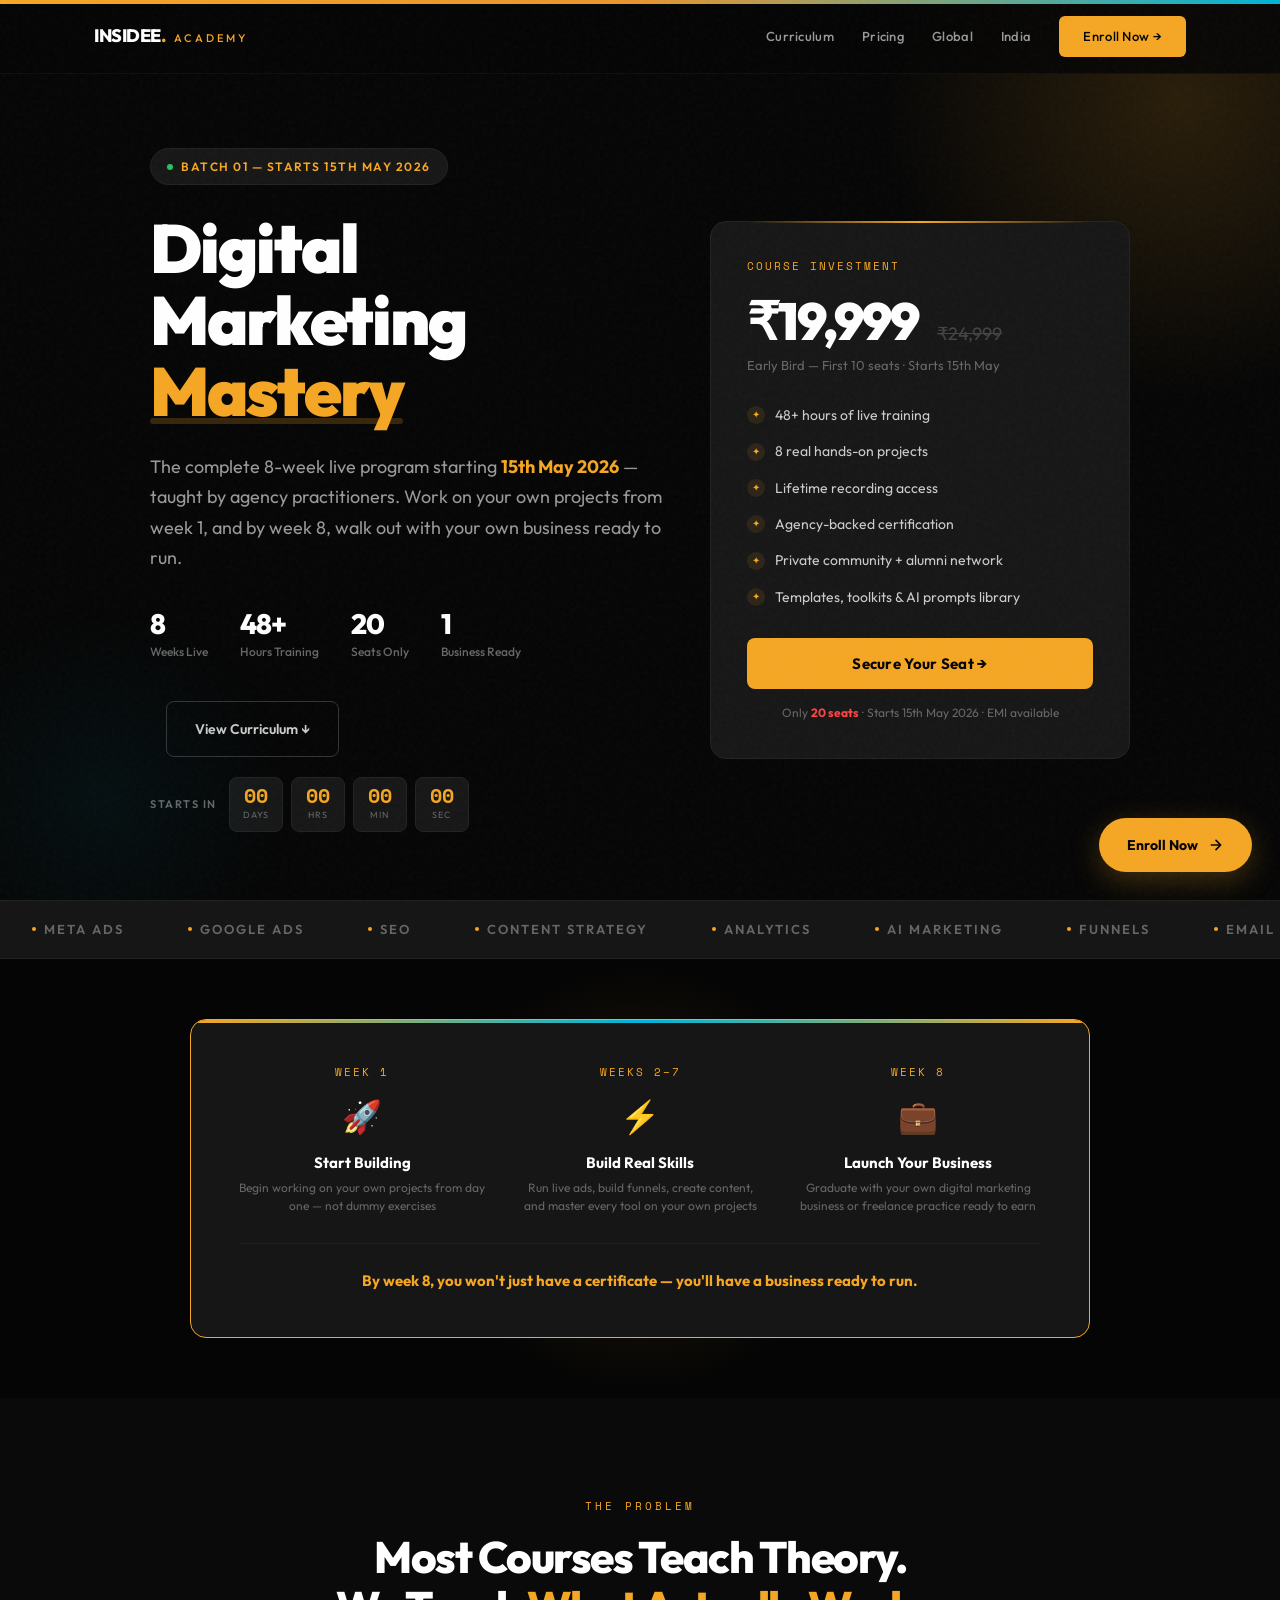
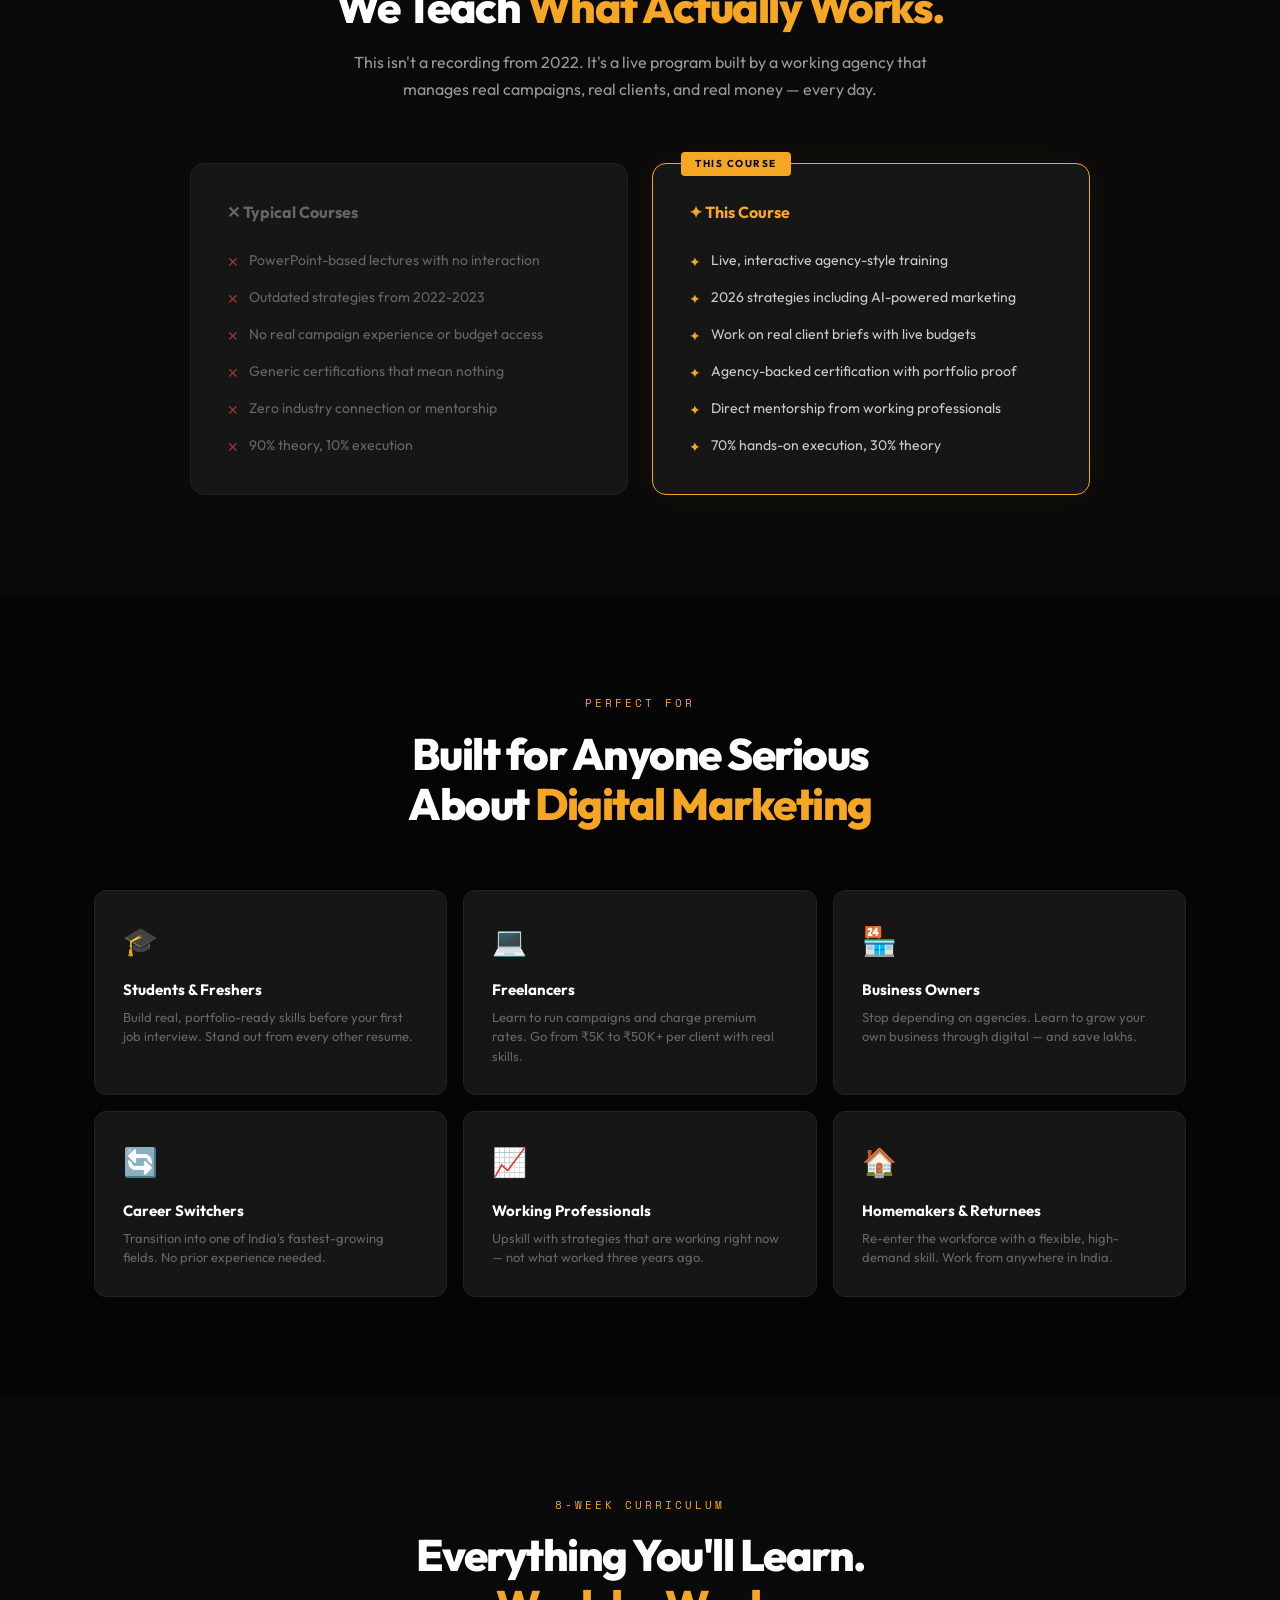
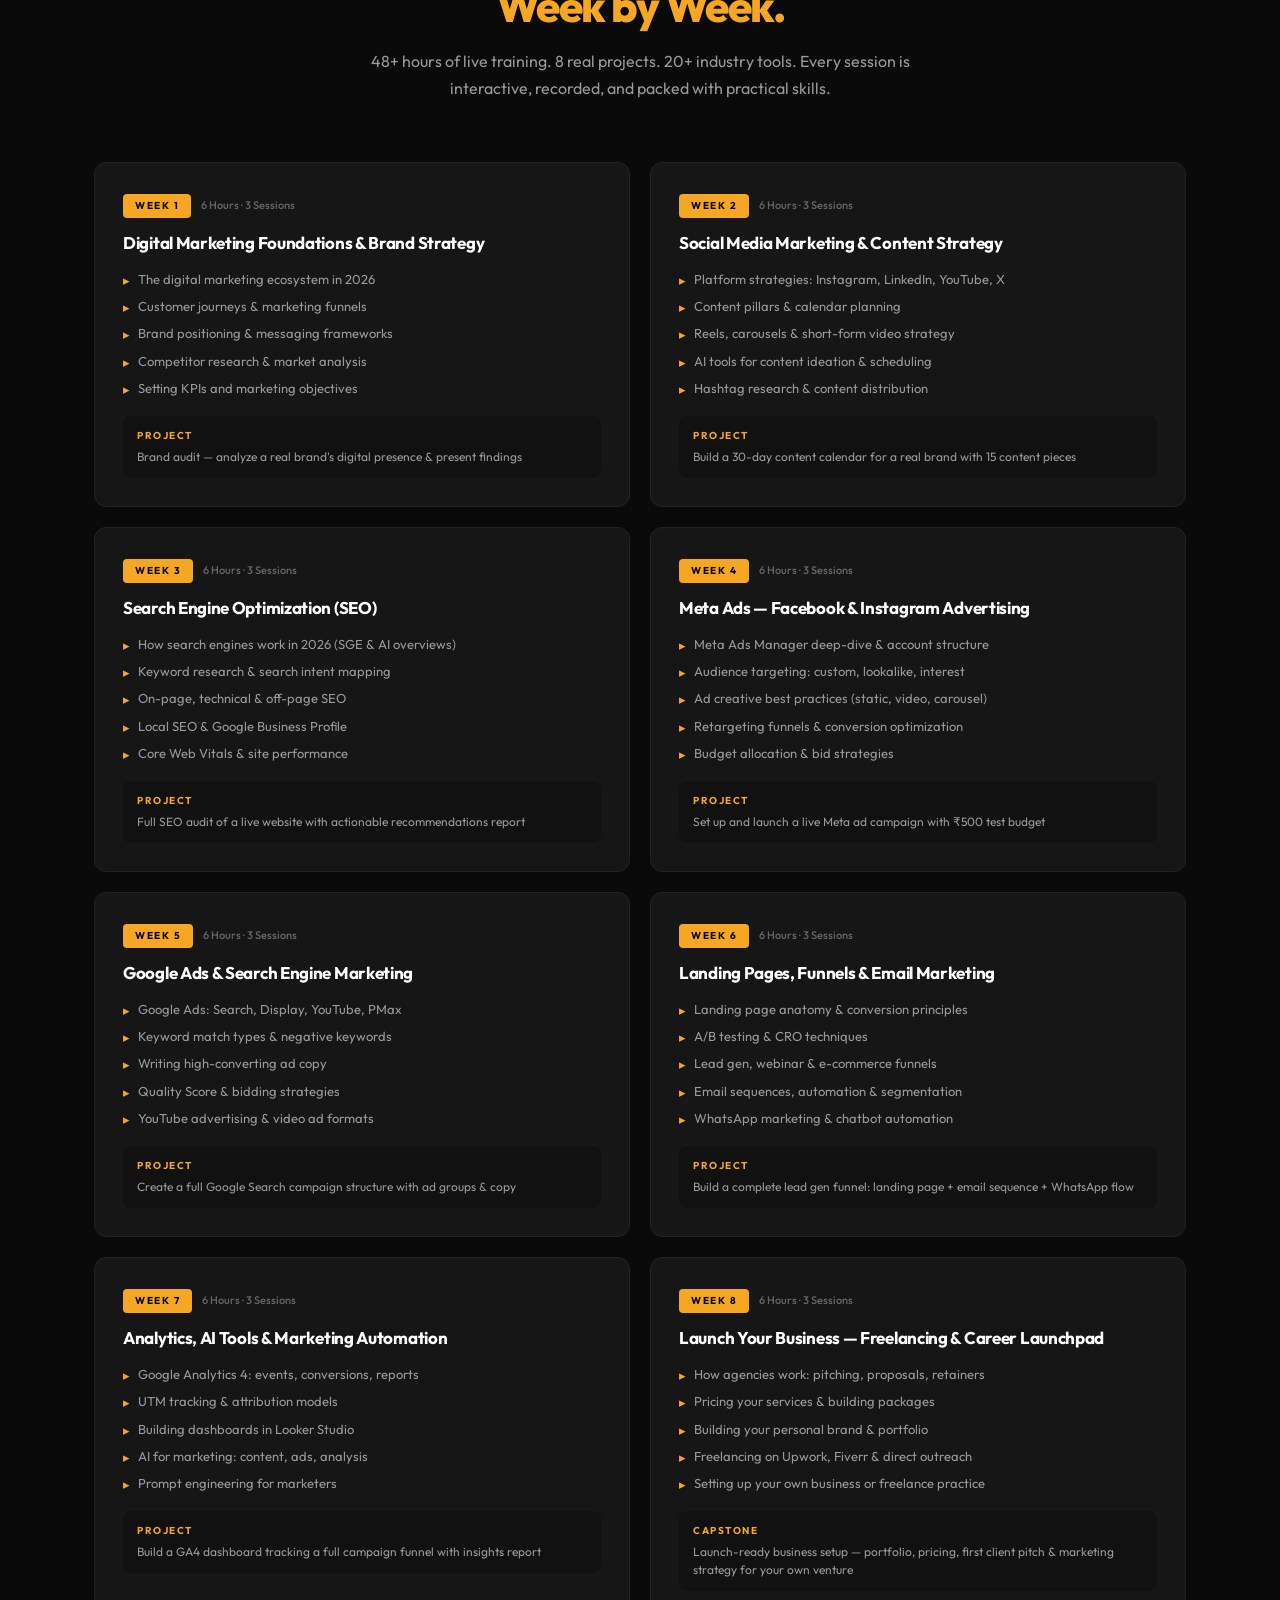
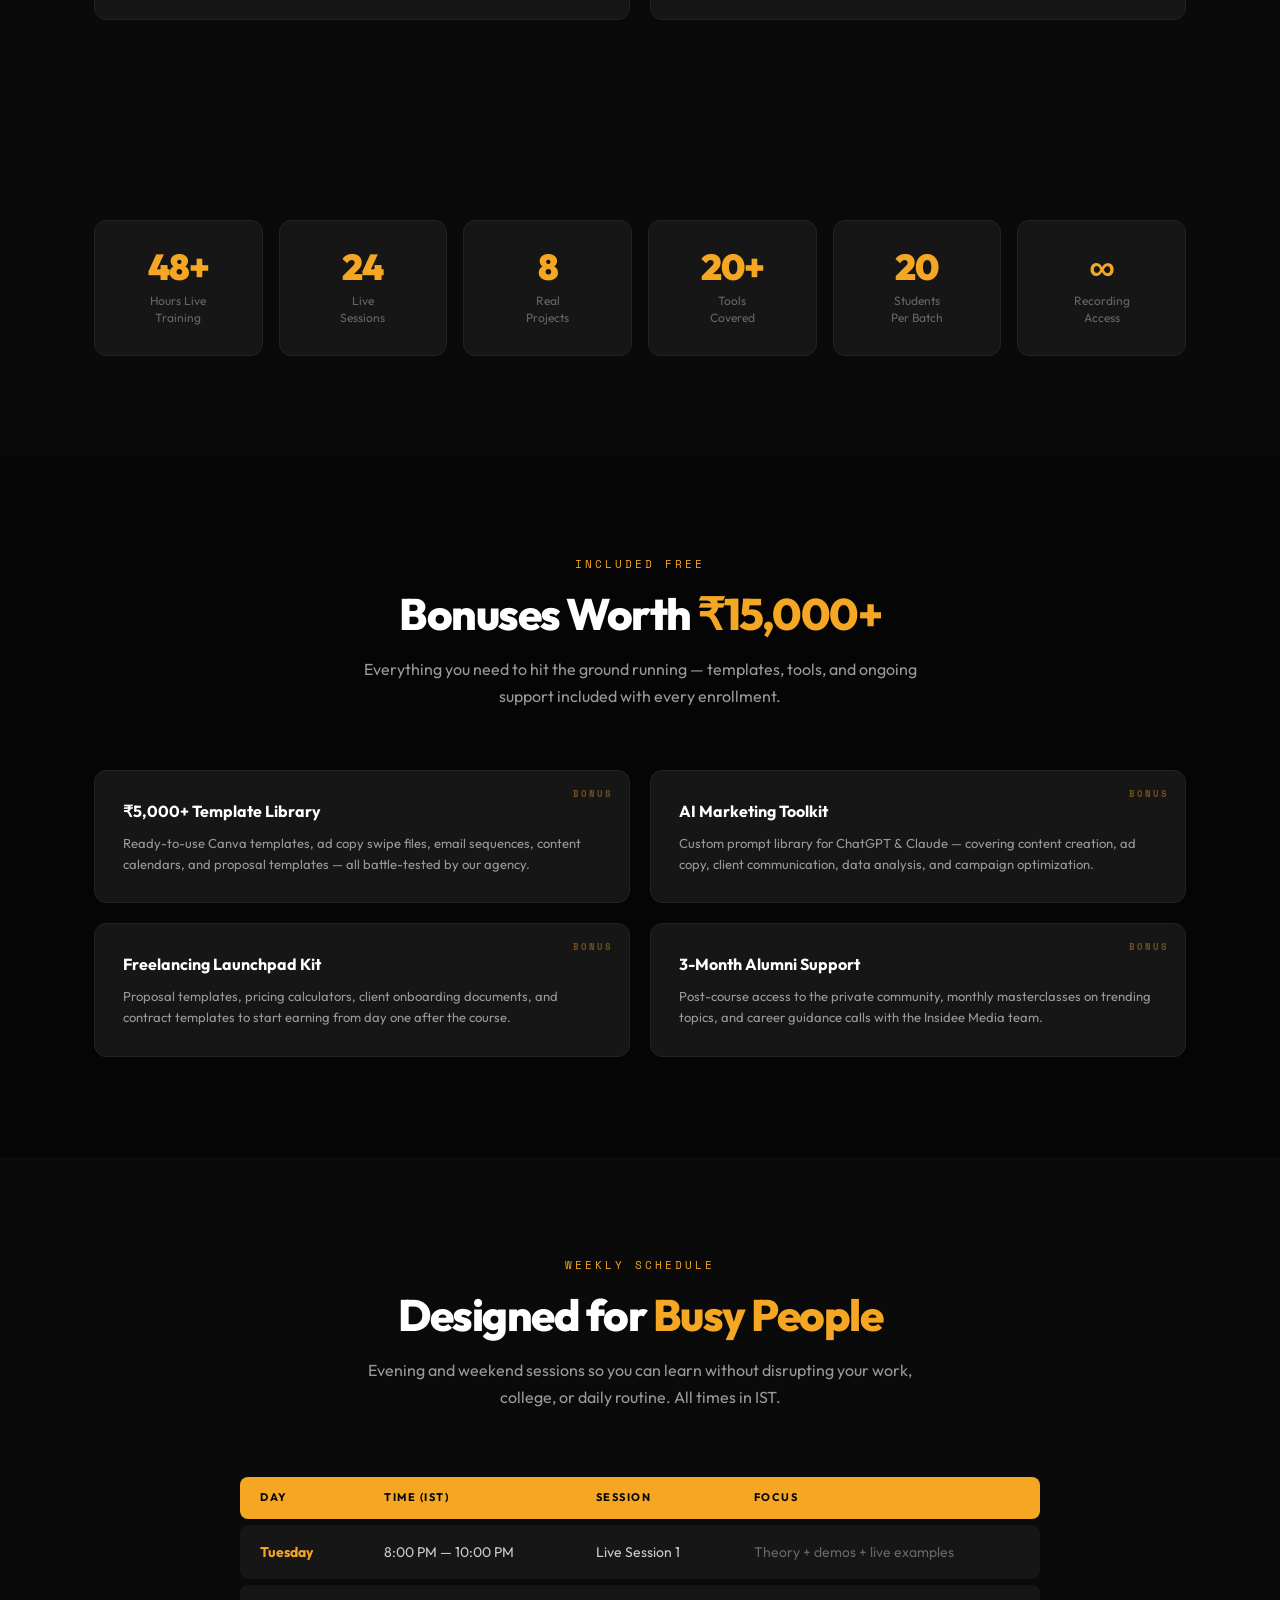
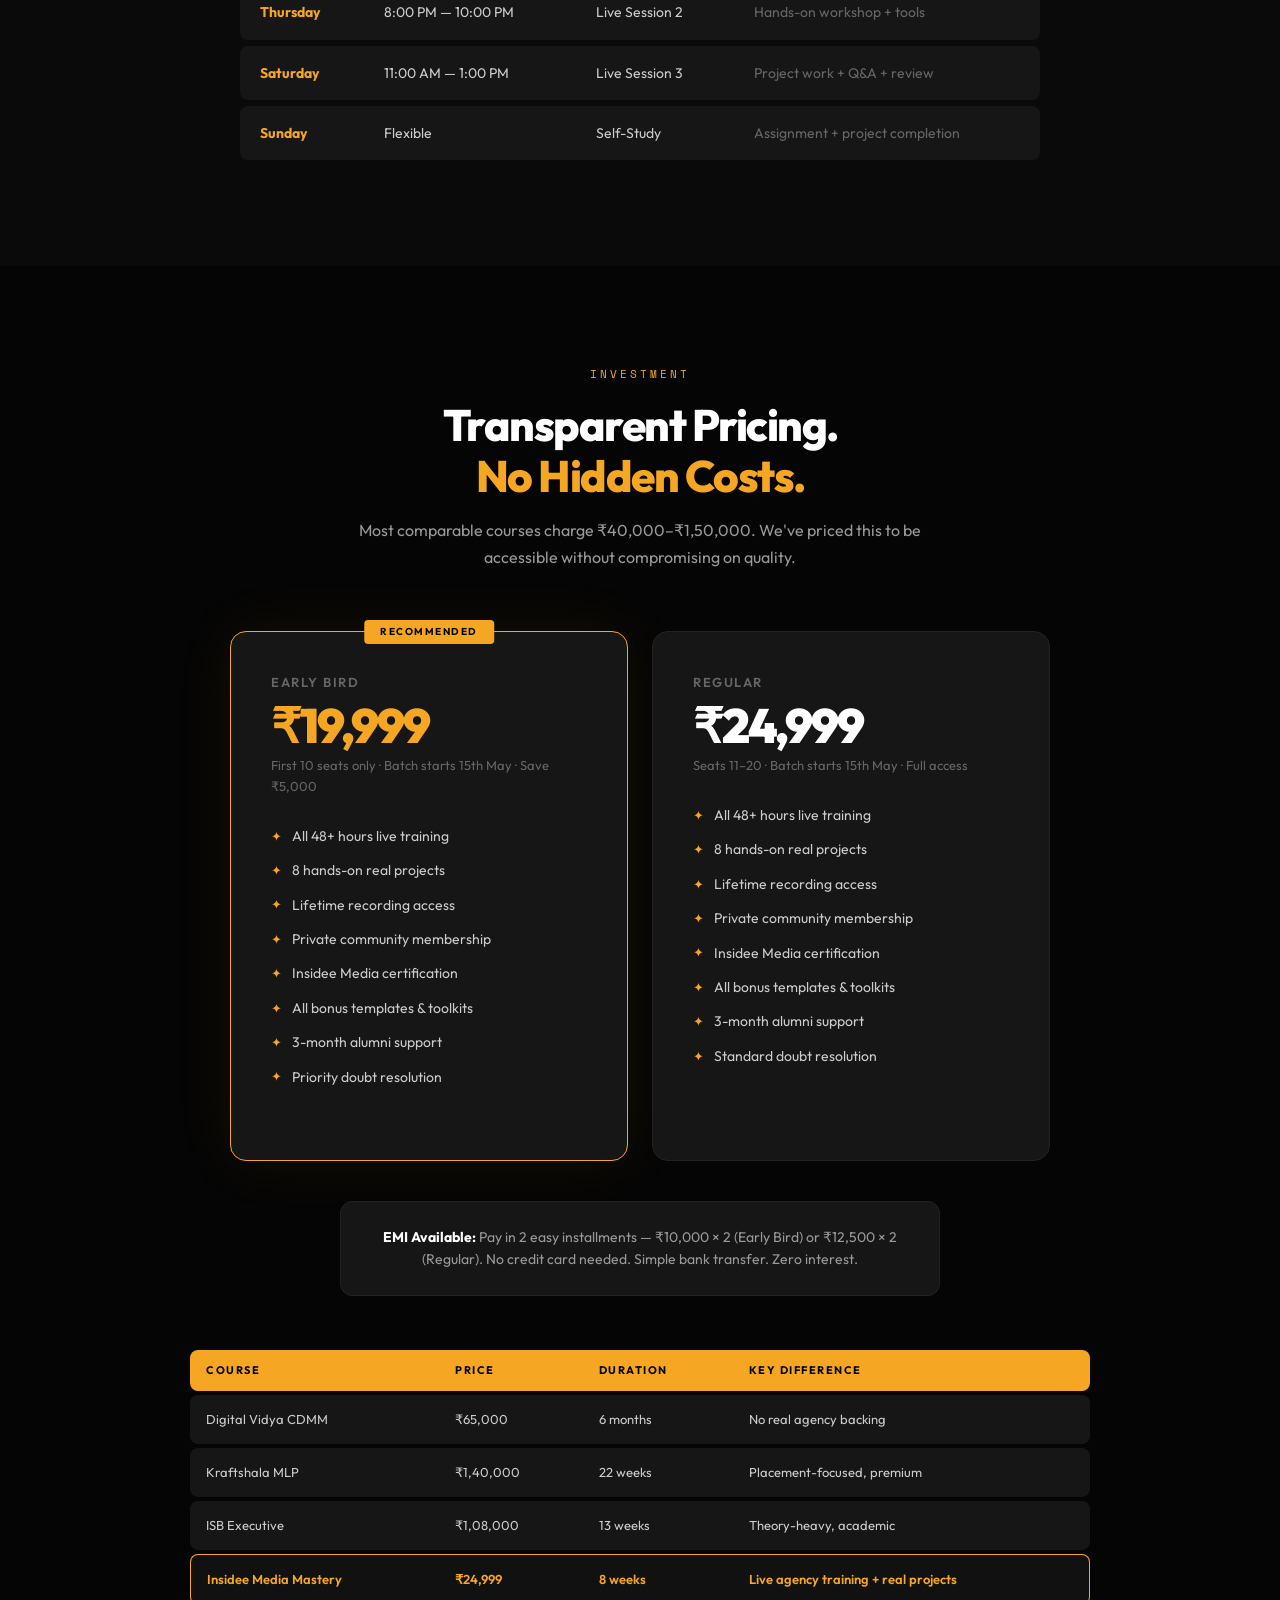
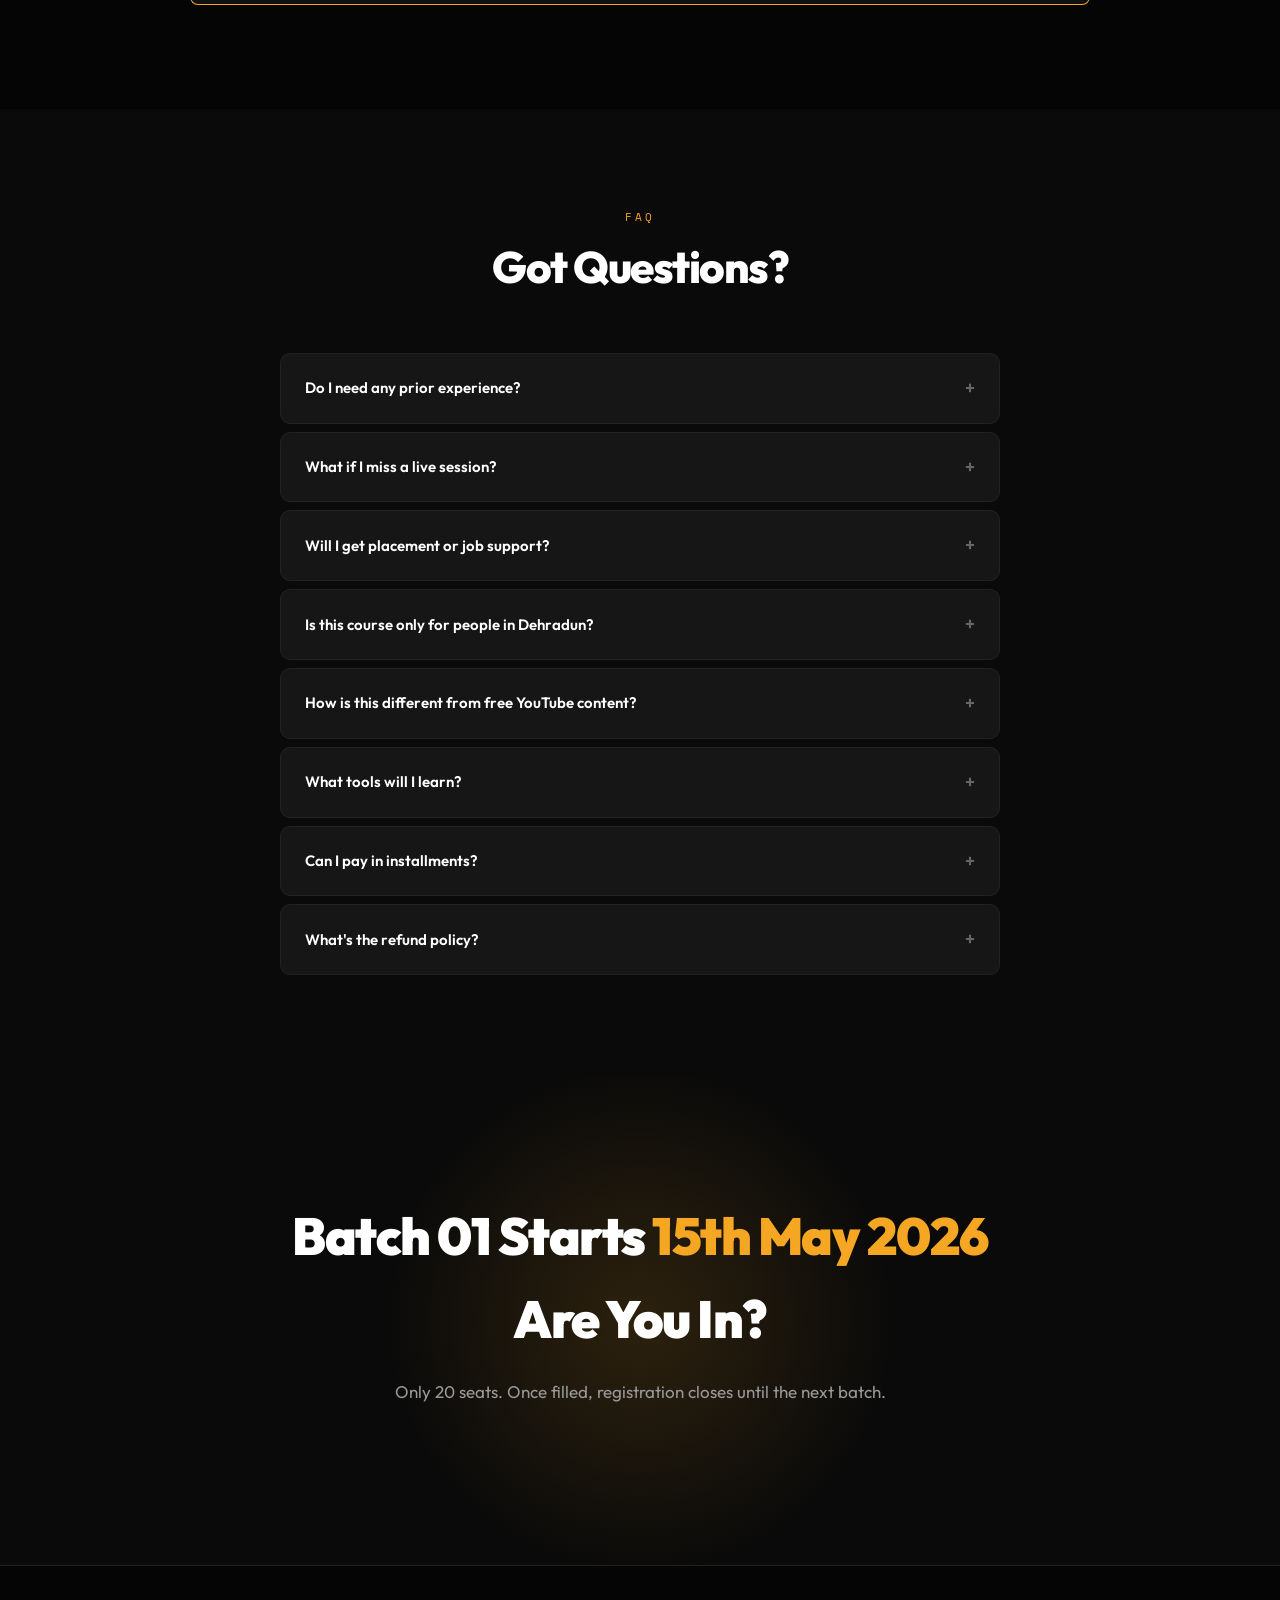
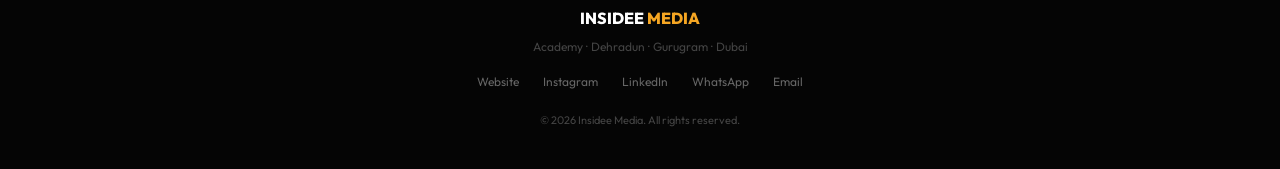
==== academy/index.html @ b8583edf "feat: add global stylesheet and initialize new pages for India and Academy sections" ====
<!DOCTYPE html>
<html lang="en">
<head>
<meta charset="UTF-8">
<meta name="viewport" content="width=device-width, initial-scale=1.0">
<title>Digital Marketing Mastery — Insidee Media Academy</title>
<link rel="preconnect" href="https://fonts.googleapis.com">
<link href="https://fonts.googleapis.com/css2?family=Outfit:wght@300;400;500;600;700;800;900&family=Space+Mono:wght@400;700&display=swap" rel="stylesheet">
<style>
*, *::before, *::after { margin: 0; padding: 0; box-sizing: border-box; }

:root {
  --bg: #050505;
  --bg2: #0a0a0a;
  --bg3: #111111;
  --bg4: #1a1a1a;
  --surface: #161616;
  --surface2: #1e1e1e;
  --border: #222222;
  --border2: #333333;
  --accent: #F5A623;
  --accent2: #E8952E;
  --accent-glow: rgba(245, 166, 35, 0.15);
  --teal: #00B4D8;
  --white: #ffffff;
  --gray1: #f0f0f0;
  --gray2: #cccccc;
  --gray3: #999999;
  --gray4: #666666;
  --gray5: #444444;
  --red: #ff4444;
  --green: #22c55e;
  --font: 'Outfit', sans-serif;
  --mono: 'Space Mono', monospace;
}

html { scroll-behavior: smooth; overflow-x: hidden; width: 100%; }

body {
  font-family: var(--font);
  background: var(--bg);
  color: var(--gray2);
  line-height: 1.6;
  overflow-x: hidden;
  width: 100%;
  -webkit-font-smoothing: antialiased;
  -webkit-font-smoothing: antialiased;
}

/* ─── UTILITY ─── */
.container { max-width: 1140px; margin: 0 auto; padding: 0 24px; }
.section { padding: 100px 0; position: relative; }
.accent { color: var(--accent); }
.teal { color: var(--teal); }

/* ─── NOISE OVERLAY ─── */
body::before {
  content: '';
  position: fixed;
  top: 0; left: 0; width: 100%; height: 100%;
  background: url("data:image/svg+xml,%3Csvg viewBox='0 0 256 256' xmlns='http://www.w3.org/2000/svg'%3E%3Cfilter id='n'%3E%3CfeTurbulence type='fractalNoise' baseFrequency='0.9' numOctaves='4' stitchTiles='stitch'/%3E%3C/filter%3E%3Crect width='100%25' height='100%25' filter='url(%23n)' opacity='0.03'/%3E%3C/svg%3E");
  pointer-events: none;
  z-index: 9999;
}

/* ─── TOP BAR ─── */
.topbar {
  position: fixed;
  top: 0; left: 0; width: 100%;
  height: 4px;
  background: linear-gradient(90deg, var(--accent), var(--accent2), var(--teal));
  z-index: 1000;
}

/* ─── NAV ─── */
.nav {
  position: fixed;
  top: 4px; left: 0; width: 100%;
  padding: 16px 0;
  background: rgba(5,5,5,0.85);
  backdrop-filter: blur(20px);
  -webkit-backdrop-filter: blur(20px);
  border-bottom: 1px solid rgba(255,255,255,0.04);
  z-index: 999;
  transition: all 0.3s;
}
.nav-inner {
  display: flex;
  justify-content: space-between;
  align-items: center;
  max-width: 1140px;
  margin: 0 auto;
  padding: 0 24px;
}
.nav-logo {
  font-weight: 800;
  font-size: 18px;
  color: var(--white);
  letter-spacing: -0.5px;
}
.nav-logo span { color: var(--accent); font-size: 11px; display: block; font-weight: 500; letter-spacing: 3px; text-transform: uppercase; }
.nav-links { display: flex; gap: 28px; align-items: center; }
.nav-links a {
  color: var(--gray3);
  text-decoration: none;
  font-size: 13px;
  font-weight: 500;
  transition: color 0.2s;
  letter-spacing: 0.3px;
}
.nav-links a:hover { color: var(--white); }
.btn-nav {
  background: var(--accent);
  color: var(--bg) !important;
  padding: 10px 24px;
  border-radius: 6px;
  font-weight: 700;
  font-size: 13px;
  transition: all 0.3s;
}

#nav {position:fixed;top:0;left:0;right:0;z-index:100;padding:16px 0;background:rgba(5,5,5,0.85);backdrop-filter:blur(20px);-webkit-backdrop-filter:blur(20px);border-bottom:1px solid rgba(255,255,255,0.04);transition:all 0.4s}
#nav.scrolled {padding:10px 0;background:rgba(5,5,5,0.95);border-bottom-color:var(--border)}
.logo {font-weight:800;font-size:18px;color:var(--white);letter-spacing:-0.5px}
.logo span {color:var(--accent)}
.logo sub {font-size:11px;font-weight:500;letter-spacing:3px;text-transform:uppercase;color:var(--accent);vertical-align:baseline;margin-left:6px;font-family:var(--font)}
.nav-links {display:flex;gap:28px;align-items:center}
.nav-links a {color:var(--gray3);text-decoration:none;font-size:13px;font-weight:500;transition:color 0.2s;letter-spacing:0.3px;text-transform:none;}
.nav-links a:hover {color:var(--white)}

.mobile-toggle {display:none;background:none;border:none;cursor:pointer;padding:4px}
.mobile-toggle span {display:block;width:24px;height:2px;background:var(--white);margin:5px 0;border-radius:2px;transition:all 0.3s}
.mobile-toggle.active span:nth-child(1) {transform:translateY(7px) rotate(45deg)}
.mobile-toggle.active span:nth-child(2) {opacity:0}
.mobile-toggle.active span:nth-child(3) {transform:translateY(-7px) rotate(-45deg)}

.floating-cta {position:fixed;bottom:28px;right:28px;z-index:999;display:flex;align-items:center;gap:10px;padding:16px 28px;background:var(--accent);color:var(--bg);font-family:var(--font);font-size:14px;font-weight:700;border:none;border-radius:60px;cursor:pointer;text-decoration:none;box-shadow:0 8px 30px rgba(245,166,35,0.25);transition:all 0.3s;animation:floatPulse 3s ease-in-out infinite}
.floating-cta:hover {background:var(--accent2);transform:translateY(-3px) scale(1.03);box-shadow:0 14px 44px rgba(245,166,35,0.4);color:var(--bg);}
.floating-cta svg {transition:transform 0.3s}
.floating-cta:hover svg {transform:translateX(3px)}
@keyframes floatPulse {0%,100%{box-shadow:0 8px 30px rgba(245,166,35,0.25)}50%{box-shadow:0 8px 44px rgba(245,166,35,0.4)}}

/* ─── HERO ─── */
.hero {
  min-height: 100vh;
  display: flex;
  align-items: center;
  padding-top: 80px;
  position: relative;
  overflow: hidden;
}
.hero::before {
  content: '';
  position: absolute;
  top: -200px; right: -200px;
  width: 600px; height: 600px;
  background: radial-gradient(circle, var(--accent-glow) 0%, transparent 70%);
  pointer-events: none;
}
.hero::after {
  content: '';
  position: absolute;
  bottom: -100px; left: -100px;
  width: 400px; height: 400px;
  background: radial-gradient(circle, rgba(0,180,216,0.06) 0%, transparent 70%);
  pointer-events: none;
}

.hero-grid {
  display: grid;
  grid-template-columns: 1fr minmax(360px, 420px);
  gap: 40px;
  align-items: center;
}

.hero-badge {
  display: inline-flex;
  align-items: center;
  gap: 8px;
  background: var(--surface);
  border: 1px solid var(--border);
  padding: 8px 16px;
  border-radius: 100px;
  font-size: 12px;
  font-weight: 600;
  color: var(--accent);
  margin-bottom: 28px;
  letter-spacing: 1.5px;
  text-transform: uppercase;
  animation: fadeUp 0.8s ease both;
}
.hero-badge .dot {
  width: 6px; height: 6px;
  background: var(--green);
  border-radius: 50%;
  animation: pulse-dot 2s infinite;
}

@keyframes pulse-dot {
  0%, 100% { opacity: 1; }
  50% { opacity: 0.3; }
}

.hero h1 {
  font-size: clamp(42px, 5.5vw, 68px);
  font-weight: 900;
  color: var(--white);
  line-height: 1.05;
  letter-spacing: -2px;
  margin-bottom: 24px;
  animation: fadeUp 0.8s 0.1s ease both;
}
.hero h1 .line-accent {
  color: var(--accent);
  position: relative;
  display: inline-block;
}
.hero h1 .line-accent::after {
  content: '';
  position: absolute;
  bottom: 4px; left: 0;
  width: 100%; height: 6px;
  background: var(--accent);
  opacity: 0.2;
  border-radius: 3px;
}

.hero-sub {
  font-size: 18px;
  color: var(--gray3);
  line-height: 1.7;
  margin-bottom: 36px;
  max-width: 520px;
  animation: fadeUp 0.8s 0.2s ease both;
}

.hero-stats {
  display: flex;
  gap: 32px;
  margin-bottom: 40px;
  animation: fadeUp 0.8s 0.3s ease both;
}
.hero-stat {
  text-align: left;
}
.hero-stat .num {
  font-size: 28px;
  font-weight: 800;
  color: var(--white);
  line-height: 1;
  letter-spacing: -1px;
}
.hero-stat .label {
  font-size: 12px;
  color: var(--gray4);
  margin-top: 4px;
  font-weight: 500;
}

.hero-actions {
  display: flex;
  gap: 16px;
  align-items: center;
  animation: fadeUp 0.8s 0.4s ease both;
}

.btn-primary {
  display: inline-flex;
  align-items: center;
  gap: 10px;
  background: var(--accent);
  color: var(--bg);
  padding: 16px 36px;
  border-radius: 8px;
  font-weight: 700;
  font-size: 15px;
  text-decoration: none;
  transition: all 0.3s;
  border: none;
  cursor: pointer;
  letter-spacing: 0.3px;
}
.btn-primary:hover { background: var(--accent2); transform: translateY(-2px); box-shadow: 0 8px 30px rgba(245,166,35,0.25); }
.btn-primary svg { transition: transform 0.3s; }
.btn-primary:hover svg { transform: translateX(3px); }

.btn-secondary {
  display: inline-flex;
  align-items: center;
  gap: 8px;
  background: transparent;
  color: var(--gray2);
  padding: 16px 28px;
  border-radius: 8px;
  font-weight: 600;
  font-size: 14px;
  text-decoration: none;
  border: 1px solid var(--border2);
  transition: all 0.3s;
}
.btn-secondary:hover { border-color: var(--gray4); color: var(--white); }

/* Hero Card */
.hero-card {
  background: var(--surface);
  border: 1px solid var(--border);
  border-radius: 16px;
  padding: 36px;
  position: relative;
  width: 100%;
  animation: fadeUp 0.8s 0.3s ease both;
}
.hero-card::before {
  content: '';
  position: absolute;
  top: -1px; left: 40px; right: 40px;
  height: 2px;
  background: linear-gradient(90deg, transparent, var(--accent), transparent);
}

.card-label {
  font-family: var(--mono);
  font-size: 11px;
  color: var(--accent);
  letter-spacing: 2px;
  text-transform: uppercase;
  margin-bottom: 20px;
}
.card-price {
  font-size: 52px;
  font-weight: 900;
  color: var(--white);
  line-height: 1;
  letter-spacing: -2px;
}
.card-price-old {
  font-size: 18px;
  color: var(--gray5);
  text-decoration: line-through;
  font-weight: 400;
  margin-left: 12px;
  letter-spacing: 0;
}
.card-price-note {
  font-size: 13px;
  color: var(--gray4);
  margin-top: 8px;
  margin-bottom: 28px;
}
.card-features {
  list-style: none;
  display: flex;
  flex-direction: column;
  gap: 14px;
  margin-bottom: 30px;
}
.card-features li {
  display: flex;
  align-items: center;
  gap: 10px;
  font-size: 14px;
  color: var(--gray2);
}
.card-features li .check {
  width: 18px; height: 18px;
  background: rgba(245,166,35,0.1);
  border-radius: 50%;
  display: flex;
  align-items: center;
  justify-content: center;
  flex-shrink: 0;
  color: var(--accent);
  font-size: 10px;
}

.card-cta {
  width: 100%;
  padding: 16px;
  background: var(--accent);
  color: var(--bg);
  border: none;
  border-radius: 8px;
  font-weight: 700;
  font-size: 15px;
  font-family: var(--font);
  cursor: pointer;
  transition: all 0.3s;
  letter-spacing: 0.3px;
}
.card-cta:hover { background: var(--accent2); }

.card-seats {
  text-align: center;
  margin-top: 14px;
  font-size: 12px;
  color: var(--gray4);
}
.card-seats strong { color: var(--red); }

/* ─── COUNTDOWN ─── */
.countdown-wrap {
  display: flex;
  align-items: center;
  gap: 12px;
  margin-top: 20px;
  animation: fadeUp 0.8s 0.5s ease both;
}
.countdown-label {
  font-size: 11px;
  font-weight: 600;
  color: var(--gray4);
  text-transform: uppercase;
  letter-spacing: 1.5px;
}
.countdown-boxes {
  display: flex;
  gap: 8px;
}
.countdown-box {
  background: var(--surface);
  border: 1px solid var(--border);
  border-radius: 8px;
  padding: 8px 12px;
  text-align: center;
  min-width: 54px;
}
.countdown-box .cd-num {
  font-size: 20px;
  font-weight: 800;
  color: var(--accent);
  line-height: 1;
  font-family: var(--mono);
}
.countdown-box .cd-label {
  font-size: 9px;
  color: var(--gray4);
  text-transform: uppercase;
  letter-spacing: 1px;
  margin-top: 2px;
}

/* ─── MARQUEE ─── */
.marquee-wrap {
  overflow: hidden;
  width: 100%;
  box-sizing: border-box;
  background: var(--surface);
  border-top: 1px solid var(--border);
  border-bottom: 1px solid var(--border);
  padding: 18px 0;
}
.marquee-track {
  display: flex;
  width: max-content;
  animation: marquee 30s linear infinite;
}
.marquee-item {
  display: flex;
  align-items: center;
  gap: 8px;
  padding: 0 32px;
  font-size: 13px;
  font-weight: 600;
  color: var(--gray4);
  white-space: nowrap;
  text-transform: uppercase;
  letter-spacing: 2px;
}
.marquee-item .sep {
  width: 4px; height: 4px;
  background: var(--accent);
  border-radius: 50%;
}
@keyframes marquee {
  0% { transform: translateX(0); }
  100% { transform: translateX(-50%); }
}

/* ─── PROBLEM / WHY ─── */
.why-section { background: var(--bg2); }
.why-header {
  text-align: center;
  margin-bottom: 60px;
}
.section-tag {
  font-family: var(--mono);
  font-size: 11px;
  color: var(--accent);
  letter-spacing: 3px;
  text-transform: uppercase;
  margin-bottom: 16px;
  display: block;
}
.section-title {
  font-size: clamp(30px, 4vw, 44px);
  font-weight: 800;
  color: var(--white);
  letter-spacing: -1.5px;
  line-height: 1.15;
  margin-bottom: 16px;
}
.section-sub {
  font-size: 16px;
  color: var(--gray3);
  max-width: 600px;
  margin: 0 auto;
  line-height: 1.7;
}

.compare-grid {
  display: grid;
  grid-template-columns: 1fr 1fr;
  gap: 24px;
  max-width: 900px;
  margin: 0 auto;
}
.compare-card {
  background: var(--surface);
  border: 1px solid var(--border);
  border-radius: 14px;
  padding: 36px;
}
.compare-card.ours {
  border-color: var(--accent);
  box-shadow: 0 0 40px rgba(245,166,35,0.06);
  position: relative;
}
.compare-card.ours::before {
  content: 'THIS COURSE';
  position: absolute;
  top: -12px; left: 28px;
  background: var(--accent);
  color: var(--bg);
  padding: 4px 14px;
  border-radius: 4px;
  font-size: 10px;
  font-weight: 700;
  letter-spacing: 1.5px;
}
.compare-title {
  font-size: 16px;
  font-weight: 700;
  margin-bottom: 24px;
  display: flex;
  align-items: center;
  gap: 8px;
}
.compare-card:not(.ours) .compare-title { color: var(--gray4); }
.compare-card.ours .compare-title { color: var(--accent); }

.compare-list {
  list-style: none;
  display: flex;
  flex-direction: column;
  gap: 14px;
}
.compare-list li {
  display: flex;
  align-items: flex-start;
  gap: 10px;
  font-size: 14px;
  line-height: 1.5;
}
.compare-card:not(.ours) .compare-list li { color: var(--gray4); }
.compare-card.ours .compare-list li { color: var(--gray2); }
.compare-list .icon { flex-shrink: 0; margin-top: 2px; font-size: 14px; }
.compare-card:not(.ours) .icon { color: var(--red); opacity: 0.6; }
.compare-card.ours .icon { color: var(--accent); }

/* ─── CURRICULUM ─── */
.curriculum-grid {
  display: grid;
  grid-template-columns: repeat(2, 1fr);
  gap: 20px;
}
.week-card {
  background: var(--surface);
  border: 1px solid var(--border);
  border-radius: 12px;
  padding: 28px;
  transition: all 0.3s;
  position: relative;
  overflow: hidden;
}
.week-card:hover {
  border-color: var(--border2);
  transform: translateY(-2px);
}
.week-card::before {
  content: '';
  position: absolute;
  top: 0; left: 0;
  width: 3px; height: 100%;
  background: var(--accent);
  opacity: 0;
  transition: opacity 0.3s;
}
.week-card:hover::before { opacity: 1; }

.week-badge {
  display: inline-block;
  background: var(--accent);
  color: var(--bg);
  padding: 4px 12px;
  border-radius: 4px;
  font-size: 10px;
  font-weight: 700;
  letter-spacing: 1.5px;
  margin-bottom: 14px;
}
.week-hours {
  font-size: 11px;
  color: var(--gray4);
  margin-left: 10px;
  font-weight: 500;
}
.week-title {
  font-size: 17px;
  font-weight: 700;
  color: var(--white);
  margin-bottom: 16px;
  letter-spacing: -0.3px;
  line-height: 1.3;
}
.week-topics {
  list-style: none;
  display: flex;
  flex-direction: column;
  gap: 8px;
  margin-bottom: 18px;
}
.week-topics li {
  font-size: 13px;
  color: var(--gray3);
  display: flex;
  align-items: flex-start;
  gap: 8px;
  line-height: 1.4;
}
.week-topics li::before {
  content: '▸';
  color: var(--accent);
  flex-shrink: 0;
  margin-top: 1px;
}
.week-project {
  background: var(--bg3);
  border-radius: 8px;
  padding: 12px 14px;
  margin-top: 14px;
}
.week-project-label {
  font-size: 10px;
  font-weight: 700;
  color: var(--accent);
  letter-spacing: 1.5px;
  text-transform: uppercase;
  margin-bottom: 4px;
}
.week-project-text {
  font-size: 12px;
  color: var(--gray3);
  line-height: 1.5;
}

/* ─── NUMBERS ─── */
.numbers-section { background: var(--bg2); }
.numbers-grid {
  display: grid;
  grid-template-columns: repeat(6, 1fr);
  gap: 16px;
}
.number-card {
  background: var(--surface);
  border: 1px solid var(--border);
  border-radius: 12px;
  padding: 28px 16px;
  text-align: center;
}
.number-val {
  font-size: 36px;
  font-weight: 900;
  color: var(--accent);
  letter-spacing: -1px;
  line-height: 1;
  margin-bottom: 8px;
}
.number-label {
  font-size: 12px;
  color: var(--gray4);
  line-height: 1.4;
}

/* ─── BONUSES ─── */
.bonuses-grid {
  display: grid;
  grid-template-columns: repeat(2, 1fr);
  gap: 20px;
}
.bonus-card {
  background: var(--surface);
  border: 1px solid var(--border);
  border-radius: 12px;
  padding: 28px;
  position: relative;
  overflow: hidden;
}
.bonus-card::after {
  content: 'BONUS';
  position: absolute;
  top: 16px; right: 16px;
  font-family: var(--mono);
  font-size: 9px;
  font-weight: 700;
  color: var(--accent);
  letter-spacing: 2px;
  opacity: 0.4;
}
.bonus-title {
  font-size: 16px;
  font-weight: 700;
  color: var(--white);
  margin-bottom: 8px;
}
.bonus-desc {
  font-size: 13px;
  color: var(--gray3);
  line-height: 1.6;
}

/* ─── SCHEDULE ─── */
.schedule-section { background: var(--bg2); }
.schedule-table {
  width: 100%;
  border-collapse: separate;
  border-spacing: 0 6px;
  max-width: 800px;
  margin: 0 auto;
}
.schedule-table th {
  text-align: left;
  padding: 12px 20px;
  font-size: 11px;
  font-weight: 700;
  color: var(--accent);
  letter-spacing: 1.5px;
  text-transform: uppercase;
  background: var(--accent);
  color: var(--bg);
}
.schedule-table th:first-child { border-radius: 8px 0 0 8px; }
.schedule-table th:last-child { border-radius: 0 8px 8px 0; }
.schedule-table td {
  padding: 16px 20px;
  font-size: 14px;
  background: var(--surface);
}
.schedule-table td:first-child {
  border-radius: 8px 0 0 8px;
  font-weight: 700;
  color: var(--accent);
}
.schedule-table td:last-child { border-radius: 0 8px 8px 0; color: var(--gray4); }

/* ─── WHO ─── */
.who-grid {
  display: grid;
  grid-template-columns: repeat(3, 1fr);
  gap: 16px;
}
.who-card {
  background: var(--surface);
  border: 1px solid var(--border);
  border-radius: 12px;
  padding: 28px;
  transition: all 0.3s;
}
.who-card:hover { border-color: var(--accent); }
.who-emoji {
  font-size: 28px;
  margin-bottom: 14px;
}
.who-title {
  font-size: 15px;
  font-weight: 700;
  color: var(--white);
  margin-bottom: 6px;
}
.who-desc {
  font-size: 13px;
  color: var(--gray4);
  line-height: 1.5;
}

/* ─── PRICING ─── */
.pricing-section { background: var(--bg2); }
.pricing-grid {
  display: grid;
  grid-template-columns: 1fr 1fr;
  gap: 24px;
  max-width: 820px;
  margin: 0 auto 40px;
}
.pricing-card {
  background: var(--surface);
  border: 1px solid var(--border);
  border-radius: 16px;
  padding: 40px;
  position: relative;
}
.pricing-card.featured {
  border-color: var(--accent);
  box-shadow: 0 0 60px rgba(245,166,35,0.08);
}
.pricing-card.featured::before {
  content: 'RECOMMENDED';
  position: absolute;
  top: -12px; left: 50%;
  transform: translateX(-50%);
  background: var(--accent);
  color: var(--bg);
  padding: 4px 16px;
  border-radius: 4px;
  font-size: 10px;
  font-weight: 700;
  letter-spacing: 1.5px;
}
.pricing-plan {
  font-size: 13px;
  font-weight: 600;
  color: var(--gray4);
  text-transform: uppercase;
  letter-spacing: 1.5px;
  margin-bottom: 8px;
}
.pricing-amount {
  font-size: 48px;
  font-weight: 900;
  color: var(--white);
  letter-spacing: -2px;
  line-height: 1;
}
.pricing-card.featured .pricing-amount { color: var(--accent); }
.pricing-note {
  font-size: 13px;
  color: var(--gray4);
  margin-top: 6px;
  margin-bottom: 28px;
}
.pricing-features {
  list-style: none;
  display: flex;
  flex-direction: column;
  gap: 12px;
  margin-bottom: 32px;
}
.pricing-features li {
  font-size: 14px;
  color: var(--gray2);
  display: flex;
  align-items: center;
  gap: 10px;
}
.pricing-features li .pf-icon { color: var(--accent); font-size: 13px; flex-shrink: 0; }

.pricing-btn {
  width: 100%;
  padding: 16px;
  border-radius: 8px;
  font-weight: 700;
  font-size: 14px;
  font-family: var(--font);
  cursor: pointer;
  transition: all 0.3s;
  text-align: center;
  text-decoration: none;
  display: block;
  border: none;
}
.pricing-card.featured .pricing-btn {
  background: var(--accent);
  color: var(--bg);
}
.pricing-card.featured .pricing-btn:hover { background: var(--accent2); }
.pricing-card:not(.featured) .pricing-btn {
  background: transparent;
  color: var(--gray2);
  border: 1px solid var(--border2);
}
.pricing-card:not(.featured) .pricing-btn:hover { border-color: var(--gray4); color: var(--white); }

.emi-note {
  text-align: center;
  max-width: 600px;
  margin: 0 auto;
  background: var(--surface);
  border: 1px solid var(--border);
  border-radius: 12px;
  padding: 24px;
}
.emi-note p {
  font-size: 14px;
  color: var(--gray3);
}
.emi-note strong { color: var(--white); }

/* ─── COMPARISON TABLE ─── */
.comp-table {
  width: 100%;
  border-collapse: separate;
  border-spacing: 0 4px;
  margin-top: 50px;
  max-width: 900px;
  margin-left: auto;
  margin-right: auto;
}
.comp-table th {
  padding: 12px 16px;
  font-size: 11px;
  font-weight: 700;
  letter-spacing: 1.5px;
  text-transform: uppercase;
  text-align: left;
  background: var(--accent);
  color: var(--bg);
}
.comp-table th:first-child { border-radius: 8px 0 0 8px; }
.comp-table th:last-child { border-radius: 0 8px 8px 0; }
.comp-table td {
  padding: 14px 16px;
  font-size: 13px;
  background: var(--surface);
  color: var(--gray2);
}
.comp-table td:first-child { border-radius: 8px 0 0 8px; }
.comp-table td:last-child { border-radius: 0 8px 8px 0; }
.comp-table tr.highlight td {
  background: var(--bg3);
  border: 1px solid var(--accent);
  font-weight: 600;
  color: var(--accent);
}
.comp-table tr.highlight td:first-child { border-right: none; border-radius: 8px 0 0 8px; }
.comp-table tr.highlight td:last-child { border-left: none; border-radius: 0 8px 8px 0; }
.comp-table tr.highlight td:not(:first-child):not(:last-child) { border-left: none; border-right: none; }

/* ─── FAQ ─── */
.faq-list {
  max-width: 720px;
  margin: 0 auto;
  display: flex;
  flex-direction: column;
  gap: 8px;
}
.faq-item {
  background: var(--surface);
  border: 1px solid var(--border);
  border-radius: 10px;
  overflow: hidden;
  transition: border-color 0.3s;
}
.faq-item.open { border-color: var(--border2); }
.faq-q {
  padding: 20px 24px;
  font-size: 15px;
  font-weight: 600;
  color: var(--white);
  cursor: pointer;
  display: flex;
  justify-content: space-between;
  align-items: center;
  user-select: none;
}
.faq-q:hover { color: var(--accent); }
.faq-arrow {
  font-size: 18px;
  color: var(--gray4);
  transition: transform 0.3s;
}
.faq-item.open .faq-arrow { transform: rotate(45deg); color: var(--accent); }
.faq-a {
  padding: 0 24px 20px;
  font-size: 14px;
  color: var(--gray3);
  line-height: 1.7;
  display: none;
}
.faq-item.open .faq-a { display: block; }

/* ─── FINAL CTA ─── */
.final-cta {
  text-align: center;
  padding: 120px 0;
  background: var(--bg2);
  position: relative;
  overflow: hidden;
}
.final-cta::before {
  content: '';
  position: absolute;
  top: 50%; left: 50%;
  transform: translate(-50%, -50%);
  width: 600px; height: 600px;
  background: radial-gradient(circle, var(--accent-glow) 0%, transparent 60%);
  pointer-events: none;
}
.final-cta h2 {
  font-size: clamp(32px, 4.5vw, 52px);
  font-weight: 900;
  color: var(--white);
  letter-spacing: -1.5px;
  margin-bottom: 16px;
  position: relative;
}
.final-cta p {
  font-size: 17px;
  color: var(--gray3);
  margin-bottom: 40px;
  position: relative;
}
.final-cta .btn-primary { position: relative; font-size: 16px; padding: 18px 44px; }

/* ─── FOOTER ─── */
.footer {
  padding: 40px 0;
  border-top: 1px solid var(--border);
  text-align: center;
}
.footer-logo {
  font-size: 16px;
  font-weight: 800;
  color: var(--white);
  margin-bottom: 6px;
}
.footer-logo span { color: var(--accent); }
.footer-sub {
  font-size: 12px;
  color: var(--gray5);
  margin-bottom: 16px;
}
.footer-links {
  display: flex;
  justify-content: center;
  gap: 24px;
  margin-bottom: 20px;
}
.footer-links a {
  font-size: 12px;
  color: var(--gray4);
  text-decoration: none;
  transition: color 0.2s;
}
.footer-links a:hover { color: var(--accent); }
.footer-copy {
  font-size: 11px;
  color: var(--gray5);
}

/* ─── ANIMATIONS ─── */
@keyframes fadeUp {
  from { opacity: 0; transform: translateY(24px); }
  to { opacity: 1; transform: translateY(0); }
}

.reveal {
  opacity: 0;
  transform: translateY(30px);
  transition: all 0.7s cubic-bezier(0.22, 1, 0.36, 1);
}
.reveal.visible {
  opacity: 1;
  transform: translateY(0);
}

/* ─── RESPONSIVE ─── */
.promise-grid { display: grid; grid-template-columns: repeat(3, 1fr); }
@media (max-width: 1024px) {
  .hero-grid { grid-template-columns: 1fr; }
  .hero-card { max-width: 460px; margin: 0 auto; }
  .compare-grid { grid-template-columns: 1fr; }
  .curriculum-grid { grid-template-columns: 1fr; }
  .numbers-grid { grid-template-columns: repeat(3, 1fr); }
  .bonuses-grid { grid-template-columns: 1fr; }
  .who-grid { grid-template-columns: 1fr; }
  .pricing-grid { grid-template-columns: 1fr; max-width: 420px; margin: 0 auto 30px; }
  .nav-links { display: none; flex-direction: column; position: absolute; top: 100%; left: 0; width: 100%; background: var(--bg); padding: 24px; border-bottom: 1px solid var(--border); box-shadow: 0 4px 12px rgba(0,0,0,0.5); }
  .nav-links.active { display: flex; }
  .mobile-toggle { display: block; }
  .hero-stats { flex-wrap: wrap; gap: 20px; }
  .schedule-table { font-size: 12px; }
  .comp-table { font-size: 11px; }
  .promise-grid { grid-template-columns: 1fr; }
  .floating-cta { bottom: 20px; right: 16px; padding: 14px 22px; font-size: 0.82rem; }
}
@media (max-width: 600px) {
  .section { padding: 70px 0; }
  .numbers-grid { grid-template-columns: repeat(2, 1fr); }
  .hero-actions { flex-direction: column; align-items: flex-start; width: 100%; box-sizing: border-box; }
  .hero-actions .btn-primary, .hero-actions .btn-secondary { width: 100%; justify-content: center; text-align: center; box-sizing: border-box; }
  .hero { padding-top: 100px; overflow-x: hidden; }
  .hero h1 { font-size: clamp(38px, 10vw, 42px); }
  .countdown-wrap { flex-direction: column; align-items: flex-start; width: 100%; }
  .countdown-boxes { flex-wrap: wrap; }
  .hero-card { padding: 24px 20px; box-sizing: border-box; }
  .card-price { font-size: 42px; display: flex; flex-direction: column; align-items: flex-start; line-height: 1.2; }
  .card-price-old { margin-left: 0; font-size: 16px; margin-top: 4px; }
  .promise-wrap { padding: 32px 24px !important; }
}
</style>
</head>
<body>

<!-- TOP BAR -->
<div class="topbar"></div>

<!-- NAV -->
<nav id="nav">
  <div class="container" style="display:flex;align-items:center;justify-content:space-between">
    <div class="logo">INSIDEE<span>.</span> <sub>ACADEMY</sub></div>
    <div class="nav-links">
      <a href="#curriculum">Curriculum</a>
      <a href="#pricing">Pricing</a>
      <a href="../index.html">Global</a>
      <a href="../india/index.html">India</a>
      <a href="https://pages.razorpay.com/pl_SZLo5aYD0EajXu/view" target="_blank" class="nav-cta-link btn-nav">Enroll Now →</a>
    </div>
    <button class="mobile-toggle" aria-label="Menu"><span></span><span></span><span></span></button>
  </div>
</nav>

<!-- FLOATING CTA -->
<a href="https://pages.razorpay.com/pl_SZLo5aYD0EajXu/view" target="_blank" class="floating-cta">Enroll Now <svg width="16" height="16" viewBox="0 0 24 24" fill="none" stroke="currentColor" stroke-width="2.5" stroke-linecap="round" stroke-linejoin="round"><path d="M5 12h14M12 5l7 7-7 7"/></svg></a>

<!-- HERO -->
<section class="hero">
  <div class="container">
    <div class="hero-grid">
      <div>
        <div class="hero-badge"><span class="dot"></span> BATCH 01 — STARTS 15TH MAY 2026</div>
        <h1>Digital<br>Marketing<br><span class="line-accent">Mastery</span></h1>
        <p class="hero-sub">The complete 8-week live program starting <strong style="color:var(--accent)">15th May 2026</strong> — taught by agency practitioners. Work on your own projects from week 1, and by week 8, walk out with your own business ready to run.</p>
        <div class="hero-stats">
          <div class="hero-stat"><div class="num">8</div><div class="label">Weeks Live</div></div>
          <div class="hero-stat"><div class="num">48+</div><div class="label">Hours Training</div></div>
          <div class="hero-stat"><div class="num">20</div><div class="label">Seats Only</div></div>
          <div class="hero-stat"><div class="num">1</div><div class="label">Business Ready</div></div>
        </div>
        <div class="hero-actions">
<!-- Razorpay Embed -->
<div class="razorpay-embed-btn" data-url="https://pages.razorpay.com/pl_SZLo5aYD0EajXu/view" data-text="Register now" data-color="#528FF0" data-size="large">
  <script>
    (function(){
      var d=document; var x=!d.getElementById('razorpay-embed-btn-js')
      if(x){ var s=d.createElement('script'); s.defer=!0;s.id='razorpay-embed-btn-js';
      s.src='https://cdn.razorpay.com/static/embed_btn/bundle.js';d.body.appendChild(s);} else{var rzp=window['__rzp__'];
      rzp && rzp.init && rzp.init()}})();
  </script>
</div>
          <a href="#curriculum" class="btn-secondary">View Curriculum ↓</a>
        </div>
        <div class="countdown-wrap">
          <span class="countdown-label">Starts in</span>
          <div class="countdown-boxes">
            <div class="countdown-box"><div class="cd-num" id="cd-days">00</div><div class="cd-label">Days</div></div>
            <div class="countdown-box"><div class="cd-num" id="cd-hours">00</div><div class="cd-label">Hrs</div></div>
            <div class="countdown-box"><div class="cd-num" id="cd-mins">00</div><div class="cd-label">Min</div></div>
            <div class="countdown-box"><div class="cd-num" id="cd-secs">00</div><div class="cd-label">Sec</div></div>
          </div>
        </div>
      </div>

      <!-- PRICE CARD -->
      <div class="hero-card">
        <div class="card-label">Course Investment</div>
        <div class="card-price">₹19,999 <span class="card-price-old">₹24,999</span></div>
        <div class="card-price-note">Early Bird — First 10 seats · Starts 15th May</div>
        <ul class="card-features">
          <li><span class="check">✦</span> 48+ hours of live training</li>
          <li><span class="check">✦</span> 8 real hands-on projects</li>
          <li><span class="check">✦</span> Lifetime recording access</li>
          <li><span class="check">✦</span> Agency-backed certification</li>
          <li><span class="check">✦</span> Private community + alumni network</li>
          <li><span class="check">✦</span> Templates, toolkits & AI prompts library</li>
        </ul>
        <button class="card-cta" onclick="document.getElementById('enroll').scrollIntoView({behavior:'smooth'})">Secure Your Seat →</button>
        <div class="card-seats">Only <strong>20 seats</strong> · Starts 15th May 2026 · EMI available</div>
      </div>
    </div>
  </div>
</section>

<!-- MARQUEE -->
<div class="marquee-wrap">
  <div class="marquee-track">
    <div class="marquee-item"><span class="sep"></span> Meta Ads</div>
    <div class="marquee-item"><span class="sep"></span> Google Ads</div>
    <div class="marquee-item"><span class="sep"></span> SEO</div>
    <div class="marquee-item"><span class="sep"></span> Content Strategy</div>
    <div class="marquee-item"><span class="sep"></span> Analytics</div>
    <div class="marquee-item"><span class="sep"></span> AI Marketing</div>
    <div class="marquee-item"><span class="sep"></span> Funnels</div>
    <div class="marquee-item"><span class="sep"></span> Email Marketing</div>
    <div class="marquee-item"><span class="sep"></span> Branding</div>
    <div class="marquee-item"><span class="sep"></span> Freelancing</div>
    <div class="marquee-item"><span class="sep"></span> Client Management</div>
    <div class="marquee-item"><span class="sep"></span> WhatsApp Marketing</div>
    <div class="marquee-item"><span class="sep"></span> Meta Ads</div>
    <div class="marquee-item"><span class="sep"></span> Google Ads</div>
    <div class="marquee-item"><span class="sep"></span> SEO</div>
    <div class="marquee-item"><span class="sep"></span> Content Strategy</div>
    <div class="marquee-item"><span class="sep"></span> Analytics</div>
    <div class="marquee-item"><span class="sep"></span> AI Marketing</div>
    <div class="marquee-item"><span class="sep"></span> Funnels</div>
    <div class="marquee-item"><span class="sep"></span> Email Marketing</div>
    <div class="marquee-item"><span class="sep"></span> Branding</div>
    <div class="marquee-item"><span class="sep"></span> Freelancing</div>
    <div class="marquee-item"><span class="sep"></span> Client Management</div>
    <div class="marquee-item"><span class="sep"></span> WhatsApp Marketing</div>
  </div>
</div>

<!-- PROMISE BANNER -->
<section style="padding: 60px 0; background: var(--bg); position: relative; overflow: hidden;">
  <div style="position: absolute; top: 50%; left: 50%; transform: translate(-50%,-50%); width: 500px; height: 500px; background: radial-gradient(circle, var(--accent-glow) 0%, transparent 60%); pointer-events: none;"></div>
  <div class="container">
    <div class="reveal promise-wrap" style="max-width: 900px; margin: 0 auto; background: var(--surface); border: 1px solid var(--accent); border-radius: 16px; padding: 44px 48px; position: relative; overflow: hidden; box-sizing: border-box;">
      <div style="position: absolute; top: 0; left: 0; width: 100%; height: 3px; background: linear-gradient(90deg, var(--accent), var(--teal), var(--accent));"></div>
      <div class="promise-grid" style="gap: 32px; text-align: center;">
        <div>
          <div style="font-family: var(--mono); font-size: 11px; color: var(--accent); letter-spacing: 2px; text-transform: uppercase; margin-bottom: 10px;">Week 1</div>
          <div style="font-size: 32px; margin-bottom: 8px;">🚀</div>
          <div style="font-size: 15px; font-weight: 700; color: var(--white); margin-bottom: 4px;">Start Building</div>
          <div style="font-size: 12px; color: var(--gray4); line-height: 1.5;">Begin working on your own projects from day one — not dummy exercises</div>
        </div>
        <div>
          <div style="font-family: var(--mono); font-size: 11px; color: var(--accent); letter-spacing: 2px; text-transform: uppercase; margin-bottom: 10px;">Weeks 2–7</div>
          <div style="font-size: 32px; margin-bottom: 8px;">⚡</div>
          <div style="font-size: 15px; font-weight: 700; color: var(--white); margin-bottom: 4px;">Build Real Skills</div>
          <div style="font-size: 12px; color: var(--gray4); line-height: 1.5;">Run live ads, build funnels, create content, and master every tool on your own projects</div>
        </div>
        <div>
          <div style="font-family: var(--mono); font-size: 11px; color: var(--accent); letter-spacing: 2px; text-transform: uppercase; margin-bottom: 10px;">Week 8</div>
          <div style="font-size: 32px; margin-bottom: 8px;">💼</div>
          <div style="font-size: 15px; font-weight: 700; color: var(--white); margin-bottom: 4px;">Launch Your Business</div>
          <div style="font-size: 12px; color: var(--gray4); line-height: 1.5;">Graduate with your own digital marketing business or freelance practice ready to earn</div>
        </div>
      </div>
      <div style="text-align: center; margin-top: 28px; padding-top: 24px; border-top: 1px solid var(--border);">
        <span style="font-size: 15px; font-weight: 700; color: var(--accent);">By week 8, you won't just have a certificate — you'll have a business ready to run.</span>
      </div>
    </div>
  </div>
</section>

<!-- WHY THIS COURSE -->
<section class="section why-section">
  <div class="container">
    <div class="why-header reveal">
      <span class="section-tag">The Problem</span>
      <h2 class="section-title">Most Courses Teach Theory.<br>We Teach <span class="accent">What Actually Works.</span></h2>
      <p class="section-sub">This isn't a recording from 2022. It's a live program built by a working agency that manages real campaigns, real clients, and real money — every day.</p>
    </div>
    <div class="compare-grid reveal">
      <div class="compare-card">
        <div class="compare-title">✕ Typical Courses</div>
        <ul class="compare-list">
          <li><span class="icon">✕</span> PowerPoint-based lectures with no interaction</li>
          <li><span class="icon">✕</span> Outdated strategies from 2022-2023</li>
          <li><span class="icon">✕</span> No real campaign experience or budget access</li>
          <li><span class="icon">✕</span> Generic certifications that mean nothing</li>
          <li><span class="icon">✕</span> Zero industry connection or mentorship</li>
          <li><span class="icon">✕</span> 90% theory, 10% execution</li>
        </ul>
      </div>
      <div class="compare-card ours">
        <div class="compare-title">✦ This Course</div>
        <ul class="compare-list">
          <li><span class="icon">✦</span> Live, interactive agency-style training</li>
          <li><span class="icon">✦</span> 2026 strategies including AI-powered marketing</li>
          <li><span class="icon">✦</span> Work on real client briefs with live budgets</li>
          <li><span class="icon">✦</span> Agency-backed certification with portfolio proof</li>
          <li><span class="icon">✦</span> Direct mentorship from working professionals</li>
          <li><span class="icon">✦</span> 70% hands-on execution, 30% theory</li>
        </ul>
      </div>
    </div>
  </div>
</section>

<!-- WHO IS IT FOR -->
<section class="section">
  <div class="container">
    <div class="why-header reveal">
      <span class="section-tag">Perfect For</span>
      <h2 class="section-title">Built for Anyone Serious<br>About <span class="accent">Digital Marketing</span></h2>
    </div>
    <div class="who-grid reveal">
      <div class="who-card">
        <div class="who-emoji">🎓</div>
        <div class="who-title">Students & Freshers</div>
        <div class="who-desc">Build real, portfolio-ready skills before your first job interview. Stand out from every other resume.</div>
      </div>
      <div class="who-card">
        <div class="who-emoji">💻</div>
        <div class="who-title">Freelancers</div>
        <div class="who-desc">Learn to run campaigns and charge premium rates. Go from ₹5K to ₹50K+ per client with real skills.</div>
      </div>
      <div class="who-card">
        <div class="who-emoji">🏪</div>
        <div class="who-title">Business Owners</div>
        <div class="who-desc">Stop depending on agencies. Learn to grow your own business through digital — and save lakhs.</div>
      </div>
      <div class="who-card">
        <div class="who-emoji">🔄</div>
        <div class="who-title">Career Switchers</div>
        <div class="who-desc">Transition into one of India's fastest-growing fields. No prior experience needed.</div>
      </div>
      <div class="who-card">
        <div class="who-emoji">📈</div>
        <div class="who-title">Working Professionals</div>
        <div class="who-desc">Upskill with strategies that are working right now — not what worked three years ago.</div>
      </div>
      <div class="who-card">
        <div class="who-emoji">🏠</div>
        <div class="who-title">Homemakers & Returnees</div>
        <div class="who-desc">Re-enter the workforce with a flexible, high-demand skill. Work from anywhere in India.</div>
      </div>
    </div>
  </div>
</section>

<!-- CURRICULUM -->
<section class="section" id="curriculum" style="background: var(--bg2);">
  <div class="container">
    <div class="why-header reveal">
      <span class="section-tag">8-Week Curriculum</span>
      <h2 class="section-title">Everything You'll Learn.<br><span class="accent">Week by Week.</span></h2>
      <p class="section-sub">48+ hours of live training. 8 real projects. 20+ industry tools. Every session is interactive, recorded, and packed with practical skills.</p>
    </div>
    <div class="curriculum-grid">

      <div class="week-card reveal">
        <span class="week-badge">WEEK 1</span><span class="week-hours">6 Hours · 3 Sessions</span>
        <div class="week-title">Digital Marketing Foundations & Brand Strategy</div>
        <ul class="week-topics">
          <li>The digital marketing ecosystem in 2026</li>
          <li>Customer journeys & marketing funnels</li>
          <li>Brand positioning & messaging frameworks</li>
          <li>Competitor research & market analysis</li>
          <li>Setting KPIs and marketing objectives</li>
        </ul>
        <div class="week-project"><div class="week-project-label">Project</div><div class="week-project-text">Brand audit — analyze a real brand's digital presence & present findings</div></div>
      </div>

      <div class="week-card reveal">
        <span class="week-badge">WEEK 2</span><span class="week-hours">6 Hours · 3 Sessions</span>
        <div class="week-title">Social Media Marketing & Content Strategy</div>
        <ul class="week-topics">
          <li>Platform strategies: Instagram, LinkedIn, YouTube, X</li>
          <li>Content pillars & calendar planning</li>
          <li>Reels, carousels & short-form video strategy</li>
          <li>AI tools for content ideation & scheduling</li>
          <li>Hashtag research & content distribution</li>
        </ul>
        <div class="week-project"><div class="week-project-label">Project</div><div class="week-project-text">Build a 30-day content calendar for a real brand with 15 content pieces</div></div>
      </div>

      <div class="week-card reveal">
        <span class="week-badge">WEEK 3</span><span class="week-hours">6 Hours · 3 Sessions</span>
        <div class="week-title">Search Engine Optimization (SEO)</div>
        <ul class="week-topics">
          <li>How search engines work in 2026 (SGE & AI overviews)</li>
          <li>Keyword research & search intent mapping</li>
          <li>On-page, technical & off-page SEO</li>
          <li>Local SEO & Google Business Profile</li>
          <li>Core Web Vitals & site performance</li>
        </ul>
        <div class="week-project"><div class="week-project-label">Project</div><div class="week-project-text">Full SEO audit of a live website with actionable recommendations report</div></div>
      </div>

      <div class="week-card reveal">
        <span class="week-badge">WEEK 4</span><span class="week-hours">6 Hours · 3 Sessions</span>
        <div class="week-title">Meta Ads — Facebook & Instagram Advertising</div>
        <ul class="week-topics">
          <li>Meta Ads Manager deep-dive & account structure</li>
          <li>Audience targeting: custom, lookalike, interest</li>
          <li>Ad creative best practices (static, video, carousel)</li>
          <li>Retargeting funnels & conversion optimization</li>
          <li>Budget allocation & bid strategies</li>
        </ul>
        <div class="week-project"><div class="week-project-label">Project</div><div class="week-project-text">Set up and launch a live Meta ad campaign with ₹500 test budget</div></div>
      </div>

      <div class="week-card reveal">
        <span class="week-badge">WEEK 5</span><span class="week-hours">6 Hours · 3 Sessions</span>
        <div class="week-title">Google Ads & Search Engine Marketing</div>
        <ul class="week-topics">
          <li>Google Ads: Search, Display, YouTube, PMax</li>
          <li>Keyword match types & negative keywords</li>
          <li>Writing high-converting ad copy</li>
          <li>Quality Score & bidding strategies</li>
          <li>YouTube advertising & video ad formats</li>
        </ul>
        <div class="week-project"><div class="week-project-label">Project</div><div class="week-project-text">Create a full Google Search campaign structure with ad groups & copy</div></div>
      </div>

      <div class="week-card reveal">
        <span class="week-badge">WEEK 6</span><span class="week-hours">6 Hours · 3 Sessions</span>
        <div class="week-title">Landing Pages, Funnels & Email Marketing</div>
        <ul class="week-topics">
          <li>Landing page anatomy & conversion principles</li>
          <li>A/B testing & CRO techniques</li>
          <li>Lead gen, webinar & e-commerce funnels</li>
          <li>Email sequences, automation & segmentation</li>
          <li>WhatsApp marketing & chatbot automation</li>
        </ul>
        <div class="week-project"><div class="week-project-label">Project</div><div class="week-project-text">Build a complete lead gen funnel: landing page + email sequence + WhatsApp flow</div></div>
      </div>

      <div class="week-card reveal">
        <span class="week-badge">WEEK 7</span><span class="week-hours">6 Hours · 3 Sessions</span>
        <div class="week-title">Analytics, AI Tools & Marketing Automation</div>
        <ul class="week-topics">
          <li>Google Analytics 4: events, conversions, reports</li>
          <li>UTM tracking & attribution models</li>
          <li>Building dashboards in Looker Studio</li>
          <li>AI for marketing: content, ads, analysis</li>
          <li>Prompt engineering for marketers</li>
        </ul>
        <div class="week-project"><div class="week-project-label">Project</div><div class="week-project-text">Build a GA4 dashboard tracking a full campaign funnel with insights report</div></div>
      </div>

      <div class="week-card reveal">
        <span class="week-badge">WEEK 8</span><span class="week-hours">6 Hours · 3 Sessions</span>
        <div class="week-title">Launch Your Business — Freelancing & Career Launchpad</div>
        <ul class="week-topics">
          <li>How agencies work: pitching, proposals, retainers</li>
          <li>Pricing your services & building packages</li>
          <li>Building your personal brand & portfolio</li>
          <li>Freelancing on Upwork, Fiverr & direct outreach</li>
          <li>Setting up your own business or freelance practice</li>
        </ul>
        <div class="week-project"><div class="week-project-label">Capstone</div><div class="week-project-text">Launch-ready business setup — portfolio, pricing, first client pitch & marketing strategy for your own venture</div></div>
      </div>

    </div>
  </div>
</section>

<!-- BY THE NUMBERS -->
<section class="section numbers-section">
  <div class="container">
    <div class="numbers-grid reveal">
      <div class="number-card"><div class="number-val">48+</div><div class="number-label">Hours Live<br>Training</div></div>
      <div class="number-card"><div class="number-val">24</div><div class="number-label">Live<br>Sessions</div></div>
      <div class="number-card"><div class="number-val">8</div><div class="number-label">Real<br>Projects</div></div>
      <div class="number-card"><div class="number-val">20+</div><div class="number-label">Tools<br>Covered</div></div>
      <div class="number-card"><div class="number-val">20</div><div class="number-label">Students<br>Per Batch</div></div>
      <div class="number-card"><div class="number-val">∞</div><div class="number-label">Recording<br>Access</div></div>
    </div>
  </div>
</section>

<!-- BONUSES -->
<section class="section">
  <div class="container">
    <div class="why-header reveal">
      <span class="section-tag">Included Free</span>
      <h2 class="section-title">Bonuses Worth <span class="accent">₹15,000+</span></h2>
      <p class="section-sub">Everything you need to hit the ground running — templates, tools, and ongoing support included with every enrollment.</p>
    </div>
    <div class="bonuses-grid reveal">
      <div class="bonus-card">
        <div class="bonus-title">₹5,000+ Template Library</div>
        <div class="bonus-desc">Ready-to-use Canva templates, ad copy swipe files, email sequences, content calendars, and proposal templates — all battle-tested by our agency.</div>
      </div>
      <div class="bonus-card">
        <div class="bonus-title">AI Marketing Toolkit</div>
        <div class="bonus-desc">Custom prompt library for ChatGPT & Claude — covering content creation, ad copy, client communication, data analysis, and campaign optimization.</div>
      </div>
      <div class="bonus-card">
        <div class="bonus-title">Freelancing Launchpad Kit</div>
        <div class="bonus-desc">Proposal templates, pricing calculators, client onboarding documents, and contract templates to start earning from day one after the course.</div>
      </div>
      <div class="bonus-card">
        <div class="bonus-title">3-Month Alumni Support</div>
        <div class="bonus-desc">Post-course access to the private community, monthly masterclasses on trending topics, and career guidance calls with the Insidee Media team.</div>
      </div>
    </div>
  </div>
</section>

<!-- SCHEDULE -->
<section class="section schedule-section">
  <div class="container">
    <div class="why-header reveal">
      <span class="section-tag">Weekly Schedule</span>
      <h2 class="section-title">Designed for <span class="accent">Busy People</span></h2>
      <p class="section-sub">Evening and weekend sessions so you can learn without disrupting your work, college, or daily routine. All times in IST.</p>
    </div>
    <table class="schedule-table reveal">
      <thead>
        <tr><th>Day</th><th>Time (IST)</th><th>Session</th><th>Focus</th></tr>
      </thead>
      <tbody>
        <tr><td>Tuesday</td><td>8:00 PM — 10:00 PM</td><td>Live Session 1</td><td>Theory + demos + live examples</td></tr>
        <tr><td>Thursday</td><td>8:00 PM — 10:00 PM</td><td>Live Session 2</td><td>Hands-on workshop + tools</td></tr>
        <tr><td>Saturday</td><td>11:00 AM — 1:00 PM</td><td>Live Session 3</td><td>Project work + Q&A + review</td></tr>
        <tr><td>Sunday</td><td>Flexible</td><td>Self-Study</td><td>Assignment + project completion</td></tr>
      </tbody>
    </table>
  </div>
</section>

<!-- PRICING -->
<section class="section" id="pricing">
  <div class="container">
    <div class="why-header reveal">
      <span class="section-tag">Investment</span>
      <h2 class="section-title">Transparent Pricing.<br><span class="accent">No Hidden Costs.</span></h2>
      <p class="section-sub">Most comparable courses charge ₹40,000–₹1,50,000. We've priced this to be accessible without compromising on quality.</p>
    </div>
    <div class="pricing-grid reveal">
      <div class="pricing-card featured">
        <div class="pricing-plan">Early Bird</div>
        <div class="pricing-amount">₹19,999</div>
        <div class="pricing-note">First 10 seats only · Batch starts 15th May · Save ₹5,000</div>
        <ul class="pricing-features">
          <li><span class="pf-icon">✦</span> All 48+ hours live training</li>
          <li><span class="pf-icon">✦</span> 8 hands-on real projects</li>
          <li><span class="pf-icon">✦</span> Lifetime recording access</li>
          <li><span class="pf-icon">✦</span> Private community membership</li>
          <li><span class="pf-icon">✦</span> Insidee Media certification</li>
          <li><span class="pf-icon">✦</span> All bonus templates & toolkits</li>
          <li><span class="pf-icon">✦</span> 3-month alumni support</li>
          <li><span class="pf-icon">✦</span> Priority doubt resolution</li>
        </ul>
        <!-- Razorpay Embed -->
<div class="razorpay-embed-btn" data-url="https://pages.razorpay.com/pl_SZLo5aYD0EajXu/view" data-text="Register now" data-color="#528FF0" data-size="large">
  <script>
    (function(){
      var d=document; var x=!d.getElementById('razorpay-embed-btn-js')
      if(x){ var s=d.createElement('script'); s.defer=!0;s.id='razorpay-embed-btn-js';
      s.src='https://cdn.razorpay.com/static/embed_btn/bundle.js';d.body.appendChild(s);} else{var rzp=window['__rzp__'];
      rzp && rzp.init && rzp.init()}})();
  </script>
</div>
      </div>
      <div class="pricing-card">
        <div class="pricing-plan">Regular</div>
        <div class="pricing-amount">₹24,999</div>
        <div class="pricing-note">Seats 11–20 · Batch starts 15th May · Full access</div>
        <ul class="pricing-features">
          <li><span class="pf-icon">✦</span> All 48+ hours live training</li>
          <li><span class="pf-icon">✦</span> 8 hands-on real projects</li>
          <li><span class="pf-icon">✦</span> Lifetime recording access</li>
          <li><span class="pf-icon">✦</span> Private community membership</li>
          <li><span class="pf-icon">✦</span> Insidee Media certification</li>
          <li><span class="pf-icon">✦</span> All bonus templates & toolkits</li>
          <li><span class="pf-icon">✦</span> 3-month alumni support</li>
          <li><span class="pf-icon">✦</span> Standard doubt resolution</li>
        </ul>
        <!-- Razorpay Embed -->
<div class="razorpay-embed-btn" data-url="https://pages.razorpay.com/pl_SZLo5aYD0EajXu/view" data-text="Register now" data-color="#528FF0" data-size="large">
  <script>
    (function(){
      var d=document; var x=!d.getElementById('razorpay-embed-btn-js')
      if(x){ var s=d.createElement('script'); s.defer=!0;s.id='razorpay-embed-btn-js';
      s.src='https://cdn.razorpay.com/static/embed_btn/bundle.js';d.body.appendChild(s);} else{var rzp=window['__rzp__'];
      rzp && rzp.init && rzp.init()}})();
  </script>
</div>
      </div>
    </div>
    <div class="emi-note reveal">
      <p><strong>EMI Available:</strong> Pay in 2 easy installments — ₹10,000 × 2 (Early Bird) or ₹12,500 × 2 (Regular). No credit card needed. Simple bank transfer. Zero interest.</p>
    </div>

    <!-- Comparison Table -->
    <table class="comp-table reveal">
      <thead><tr><th>Course</th><th>Price</th><th>Duration</th><th>Key Difference</th></tr></thead>
      <tbody>
        <tr><td>Digital Vidya CDMM</td><td>₹65,000</td><td>6 months</td><td>No real agency backing</td></tr>
        <tr><td>Kraftshala MLP</td><td>₹1,40,000</td><td>22 weeks</td><td>Placement-focused, premium</td></tr>
        <tr><td>ISB Executive</td><td>₹1,08,000</td><td>13 weeks</td><td>Theory-heavy, academic</td></tr>
        <tr class="highlight"><td>Insidee Media Mastery</td><td>₹24,999</td><td>8 weeks</td><td>Live agency training + real projects</td></tr>
      </tbody>
    </table>
  </div>
</section>

<!-- FAQ -->
<section class="section" id="faq" style="background: var(--bg2);">
  <div class="container">
    <div class="why-header reveal">
      <span class="section-tag">FAQ</span>
      <h2 class="section-title">Got Questions?</h2>
    </div>
    <div class="faq-list reveal">
      <div class="faq-item">
        <div class="faq-q">Do I need any prior experience? <span class="faq-arrow">+</span></div>
        <div class="faq-a">No. The course is designed from absolute scratch. Whether you're a college student, a business owner, or switching careers — we start from the basics and build up to advanced strategies. All you need is a laptop and internet.</div>
      </div>
      <div class="faq-item">
        <div class="faq-q">What if I miss a live session? <span class="faq-arrow">+</span></div>
        <div class="faq-a">Every session is recorded and shared within 24 hours. You get lifetime access to all recordings. Plus, Saturday sessions include Q&A where you can catch up on anything you missed.</div>
      </div>
      <div class="faq-item">
        <div class="faq-q">Will I get placement or job support? <span class="faq-arrow">+</span></div>
        <div class="faq-a">We focus on making you job-ready and freelance-ready rather than promising placements. You'll graduate with a real portfolio, certification, and the skills to either land a job, win freelance clients, or grow your own business. We also share opportunities through our network.</div>
      </div>
      <div class="faq-item">
        <div class="faq-q">Is this course only for people in Dehradun? <span class="faq-arrow">+</span></div>
        <div class="faq-a">Not at all. This is a fully online, pan-India program. Students from any city in India (or abroad) can join. All sessions are conducted live on Zoom.</div>
      </div>
      <div class="faq-item">
        <div class="faq-q">How is this different from free YouTube content? <span class="faq-arrow">+</span></div>
        <div class="faq-a">YouTube gives you scattered information. This gives you a structured, mentored, project-based experience taught by agency professionals who do this work daily. You get live interaction, doubt clearing, real projects, and a community — none of which YouTube provides.</div>
      </div>
      <div class="faq-item">
        <div class="faq-q">What tools will I learn? <span class="faq-arrow">+</span></div>
        <div class="faq-a">Meta Ads Manager, Google Ads, Google Analytics 4, Google Search Console, Looker Studio, Canva, CapCut, ChatGPT, Claude AI, WordPress, Mailchimp, Notion, WhatsApp Business API, Ahrefs/Ubersuggest, Zapier, and more — 20+ tools total.</div>
      </div>
      <div class="faq-item">
        <div class="faq-q">Can I pay in installments? <span class="faq-arrow">+</span></div>
        <div class="faq-a">Yes. We offer a simple 2-part EMI with zero interest. Early Bird: ₹10,000 × 2. Regular: ₹12,500 × 2. No credit card required — simple bank transfer.</div>
      </div>
      <div class="faq-item">
        <div class="faq-q">What's the refund policy? <span class="faq-arrow">+</span></div>
        <div class="faq-a">If you're not satisfied after the first week (first 3 sessions), you can request a full refund. No questions asked. We're that confident in the quality of this program.</div>
      </div>
    </div>
  </div>
</section>

<!-- FINAL CTA -->
<section class="final-cta" id="enroll">
  <div class="container">
    <h2 class="reveal">Batch 01 Starts <span class="accent">15th May 2026</span><br>Are You In?</h2>
    <p class="reveal">Only 20 seats. Once filled, registration closes until the next batch.</p>
    <!-- Razorpay Embed -->
<div class="reveal">
  <div class="razorpay-embed-btn" data-url="https://pages.razorpay.com/pl_SZLo5aYD0EajXu/view" data-text="Register now" data-color="#528FF0" data-size="large">
    <script>
      (function(){
        var d=document; var x=!d.getElementById('razorpay-embed-btn-js')
        if(x){ var s=d.createElement('script'); s.defer=!0;s.id='razorpay-embed-btn-js';
        s.src='https://cdn.razorpay.com/static/embed_btn/bundle.js';d.body.appendChild(s);} else{var rzp=window['__rzp__'];
        rzp && rzp.init && rzp.init()}})();
    </script>
  </div>
</div>
  </div>
</section>

<!-- FOOTER -->
<footer class="footer">
  <div class="container">
    <div class="footer-logo">INSIDEE <span>MEDIA</span></div>
    <div class="footer-sub">Academy · Dehradun · Gurugram · Dubai</div>
    <div class="footer-links">
      <a href="#">Website</a>
      <a href="#">Instagram</a>
      <a href="#">LinkedIn</a>
      <a href="#">WhatsApp</a>
      <a href="#">Email</a>
    </div>
    <div class="footer-copy">&copy; 2026 Insidee Media. All rights reserved.</div>
  </div>
</footer>

<script>
// Countdown timer to 15th May 2026
function updateCountdown() {
  const target = new Date('2026-05-15T08:00:00+05:30').getTime();
  const now = new Date().getTime();
  const diff = target - now;
  if (diff <= 0) {
    document.getElementById('cd-days').textContent = '00';
    document.getElementById('cd-hours').textContent = '00';
    document.getElementById('cd-mins').textContent = '00';
    document.getElementById('cd-secs').textContent = '00';
    return;
  }
  const days = Math.floor(diff / (1000 * 60 * 60 * 24));
  const hours = Math.floor((diff % (1000 * 60 * 60 * 24)) / (1000 * 60 * 60));
  const mins = Math.floor((diff % (1000 * 60 * 60)) / (1000 * 60));
  const secs = Math.floor((diff % (1000 * 60)) / 1000);
  document.getElementById('cd-days').textContent = String(days).padStart(2, '0');
  document.getElementById('cd-hours').textContent = String(hours).padStart(2, '0');
  document.getElementById('cd-mins').textContent = String(mins).padStart(2, '0');
  document.getElementById('cd-secs').textContent = String(secs).padStart(2, '0');
}
updateCountdown();
setInterval(updateCountdown, 1000);

// Reveal on scroll
const reveals = document.querySelectorAll('.reveal');
const observer = new IntersectionObserver((entries) => {
  entries.forEach(entry => {
    if (entry.isIntersecting) {
      entry.target.classList.add('visible');
    }
  });
}, { threshold: 0.1, rootMargin: '0px 0px -40px 0px' });
reveals.forEach(el => observer.observe(el));

// FAQ toggle
document.querySelectorAll('.faq-q').forEach(q => {
  q.addEventListener('click', () => {
    const item = q.parentElement;
    const wasOpen = item.classList.contains('open');
    document.querySelectorAll('.faq-item').forEach(i => i.classList.remove('open'));
    if (!wasOpen) item.classList.add('open');
  });
});

// Nav scroll effect
const nav = document.getElementById('nav');
window.addEventListener('scroll', () => {
  if (nav) nav.classList.toggle('scrolled', window.scrollY > 50);
});
const mt = document.querySelector('.mobile-toggle'), nl = document.querySelector('.nav-links');
if (mt) {
  mt.addEventListener('click', () => { mt.classList.toggle('active'); nl.classList.toggle('active'); });
  nl.querySelectorAll('a').forEach(a => a.addEventListener('click', () => { mt.classList.remove('active'); nl.classList.remove('active'); }));
}
</script>

</body>
</html>
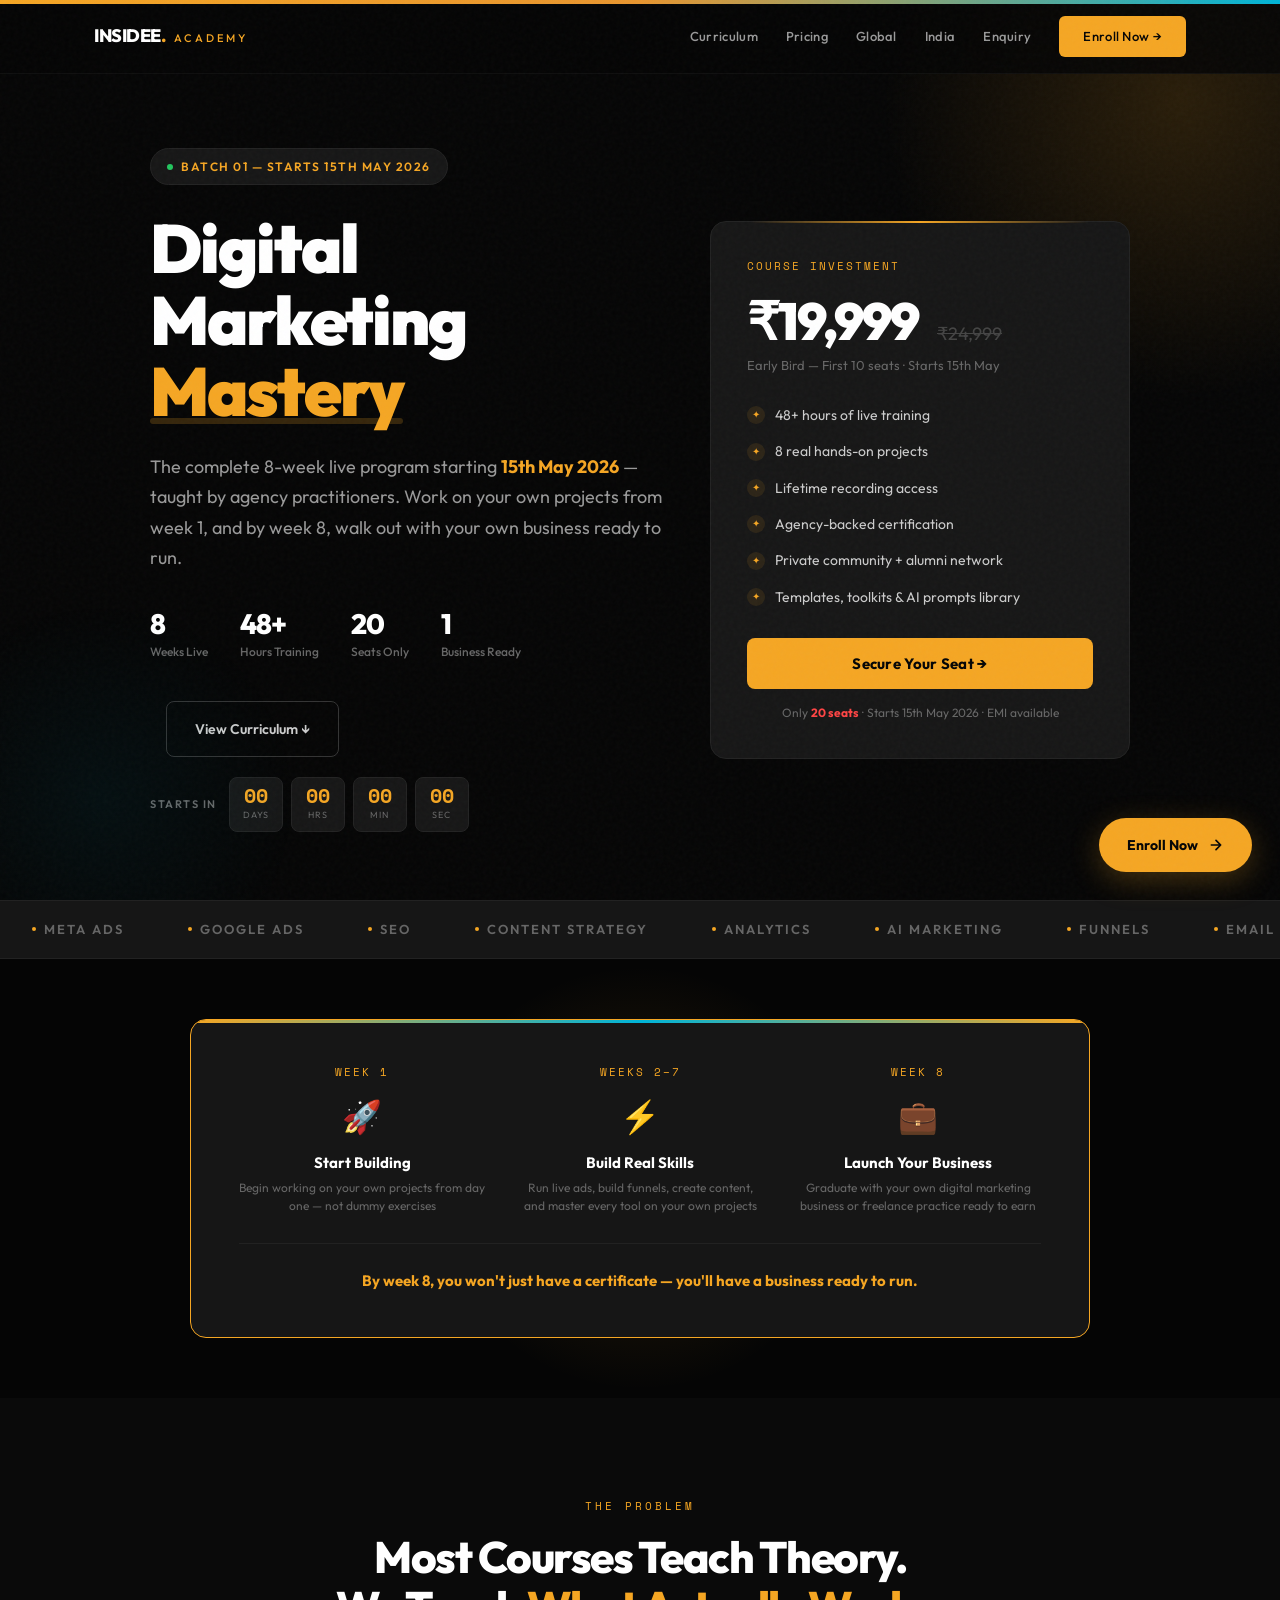
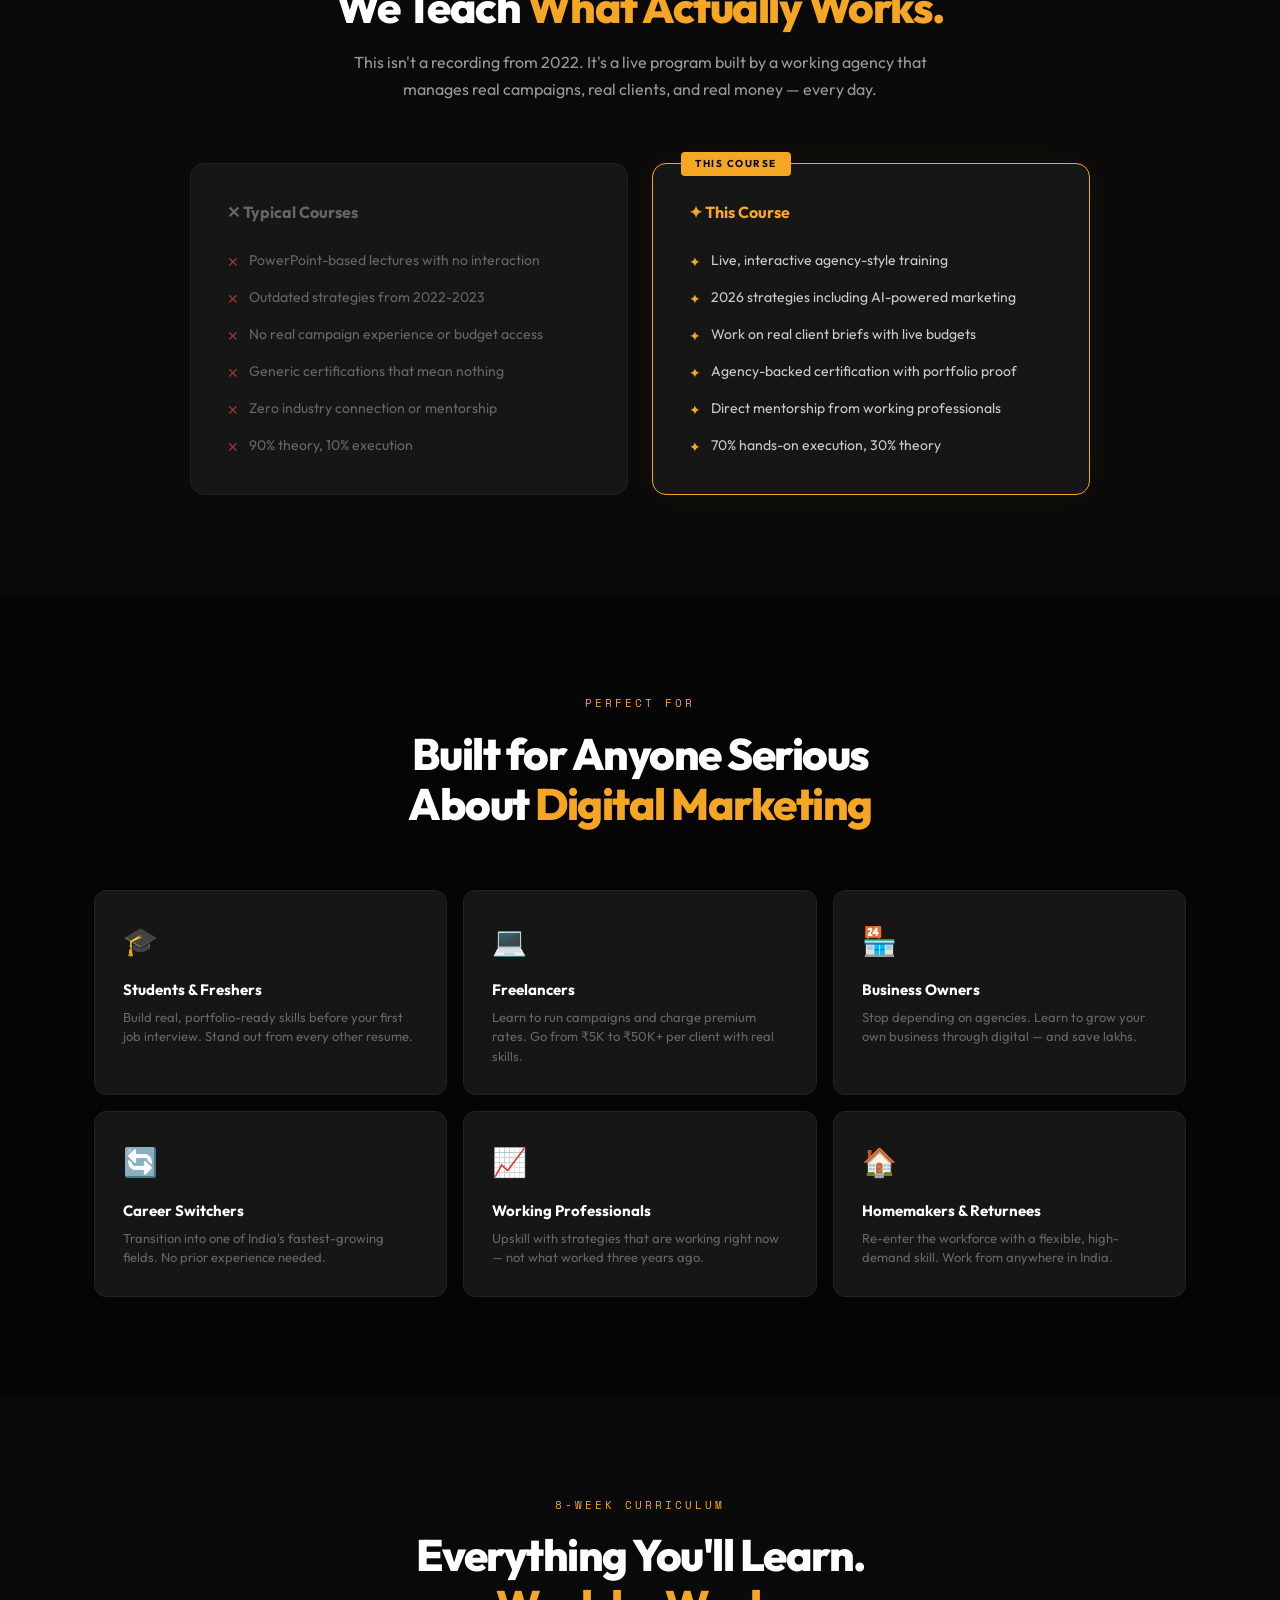
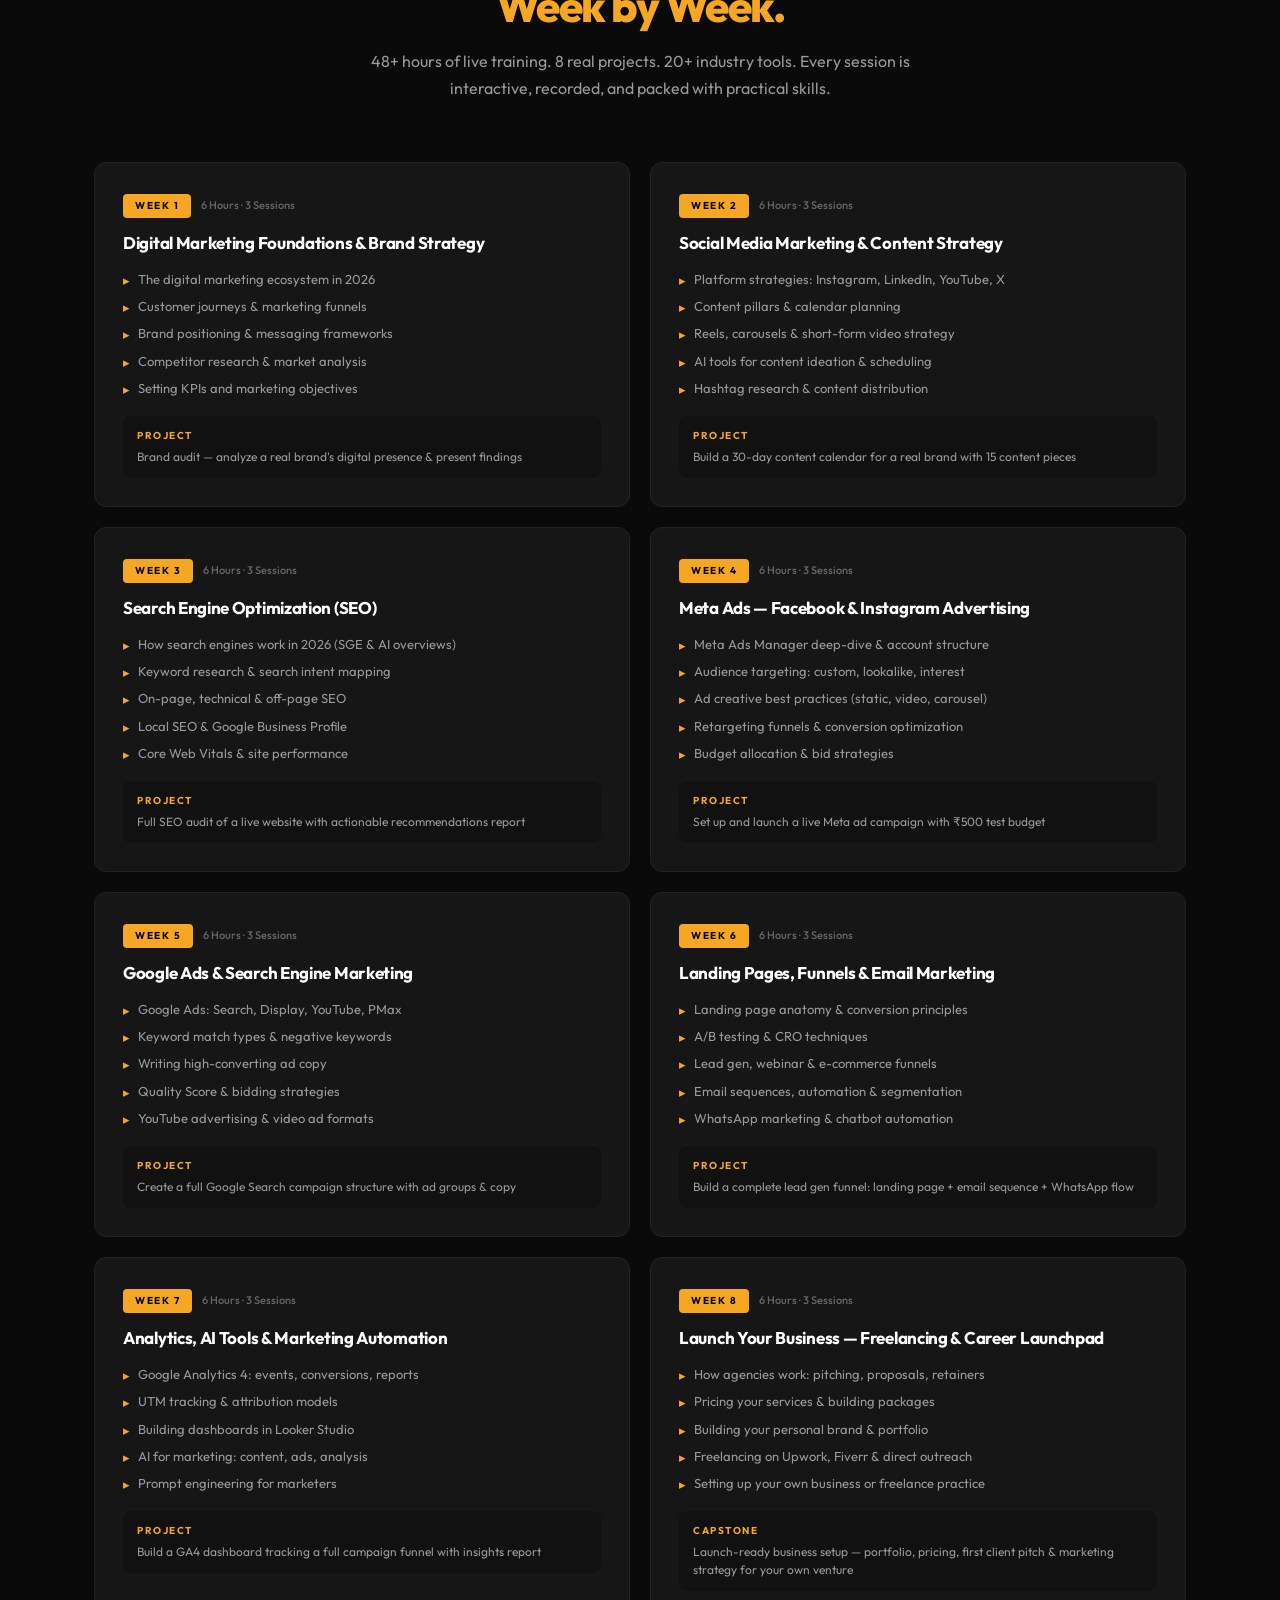
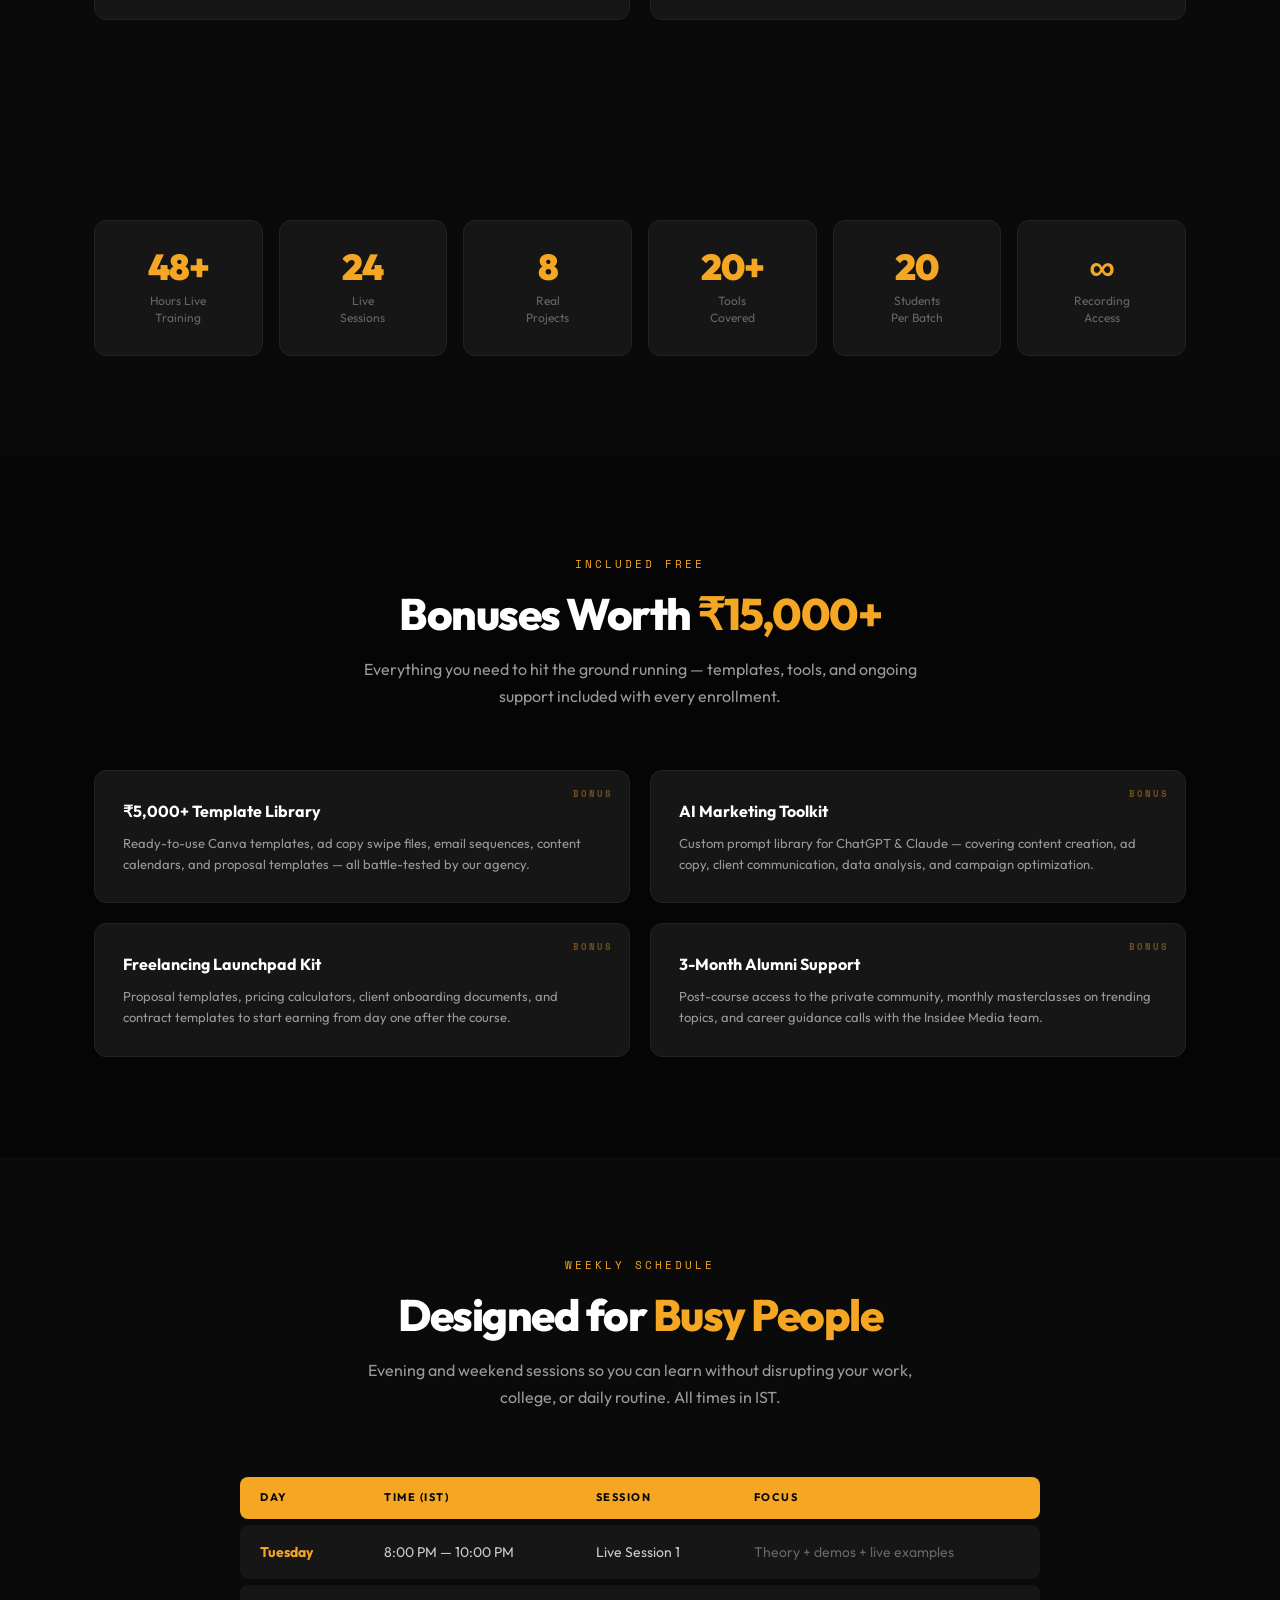
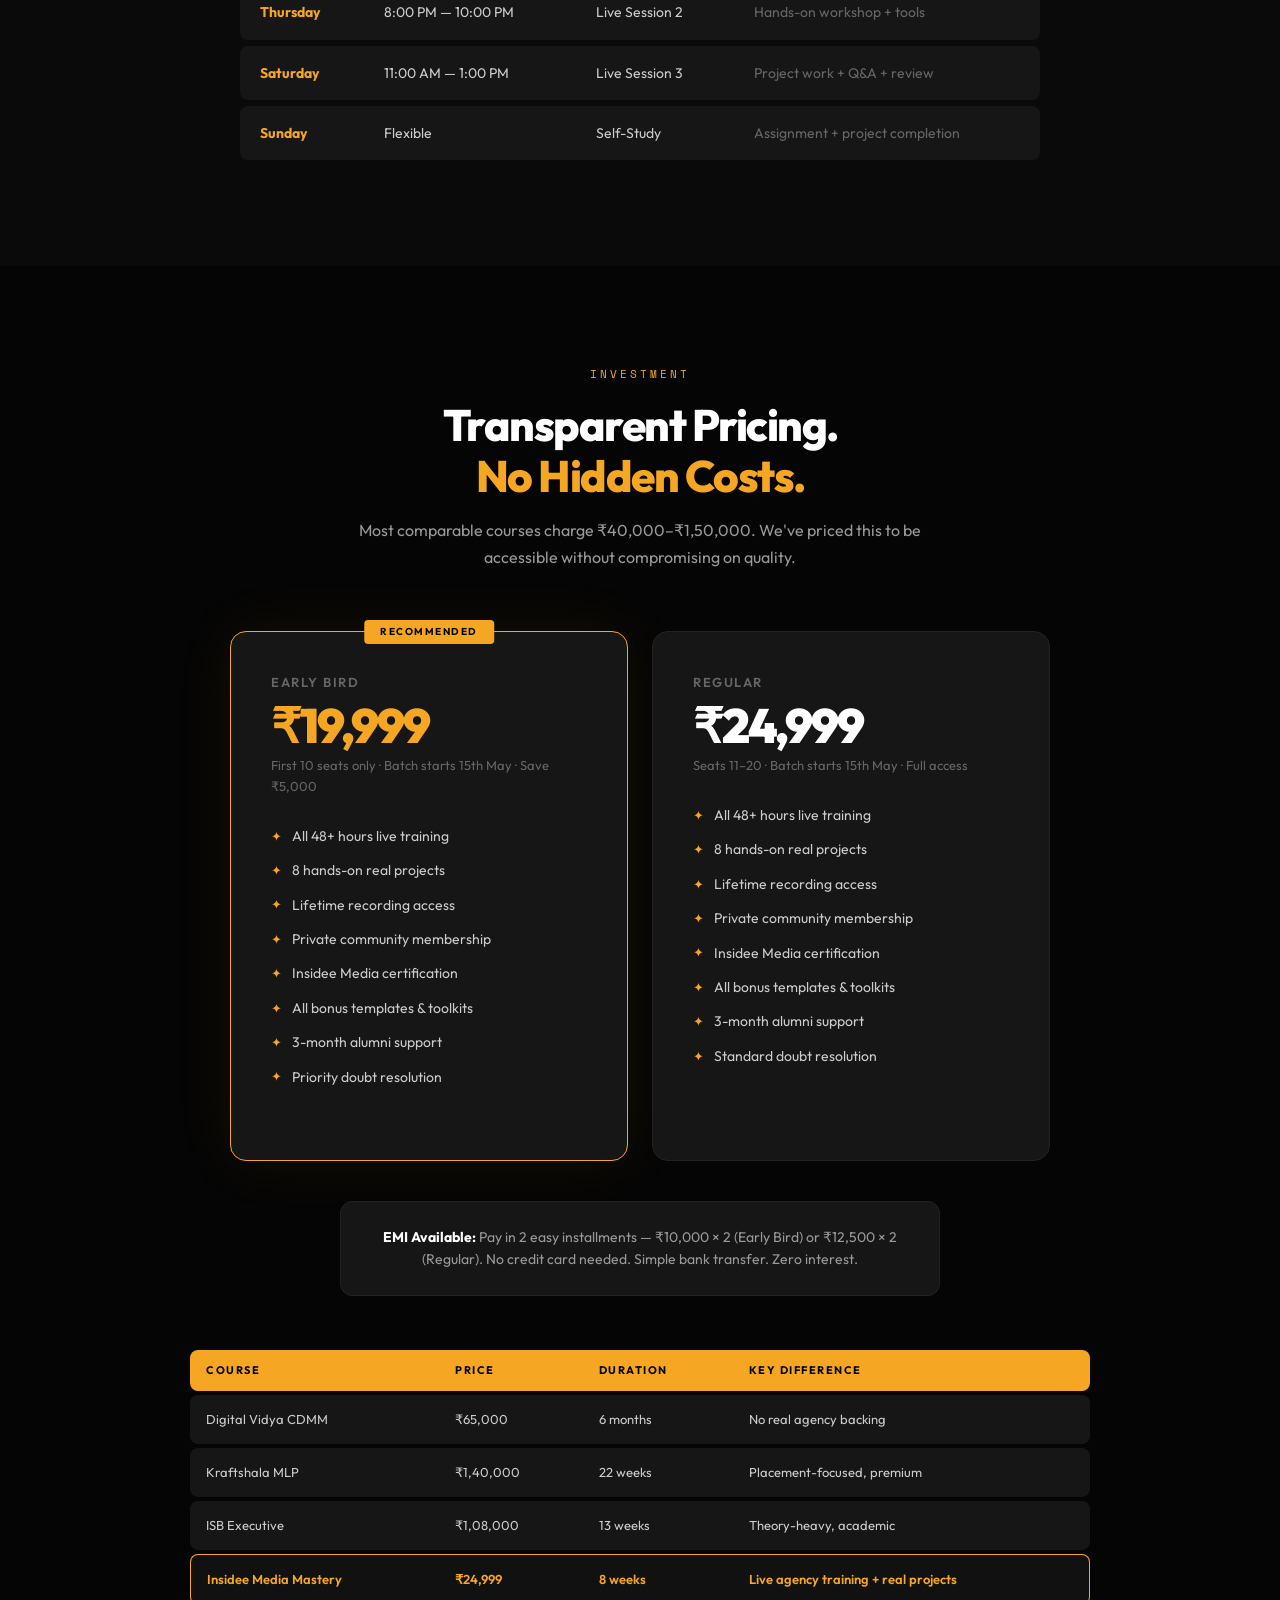
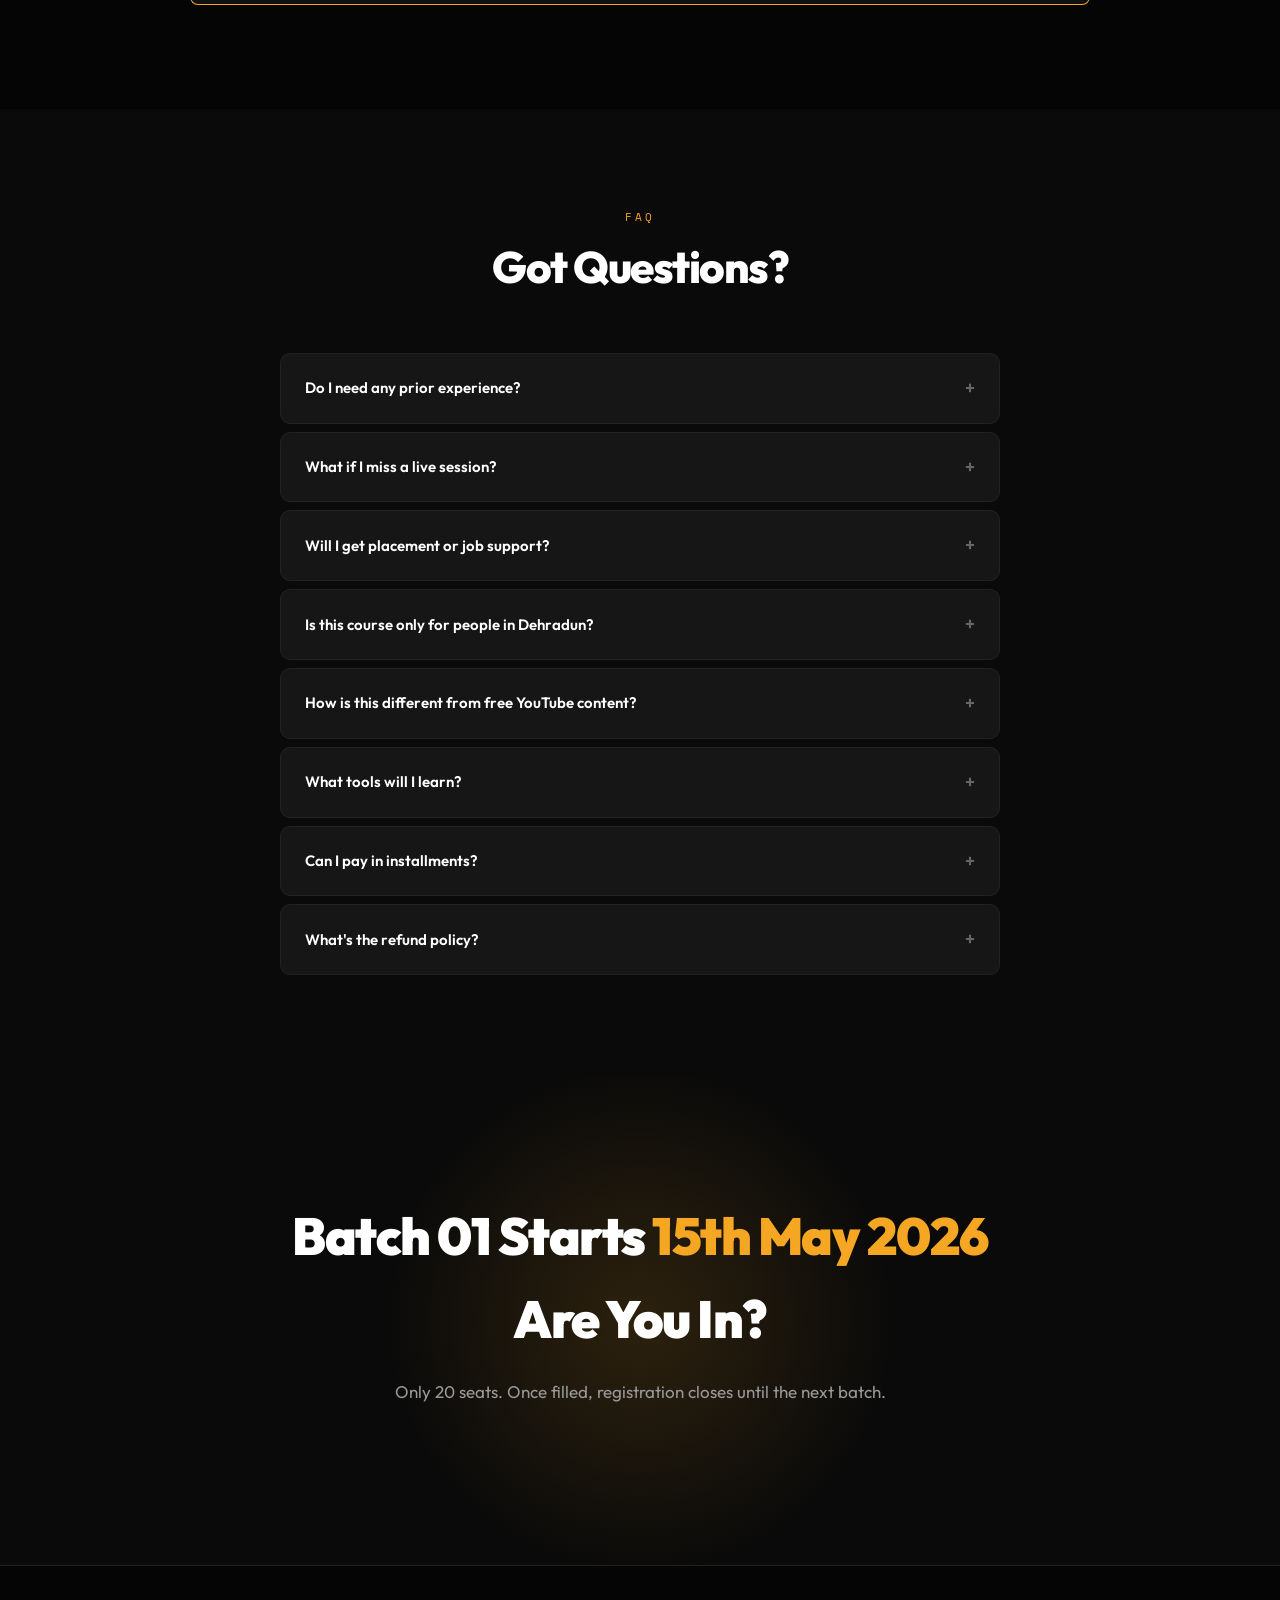
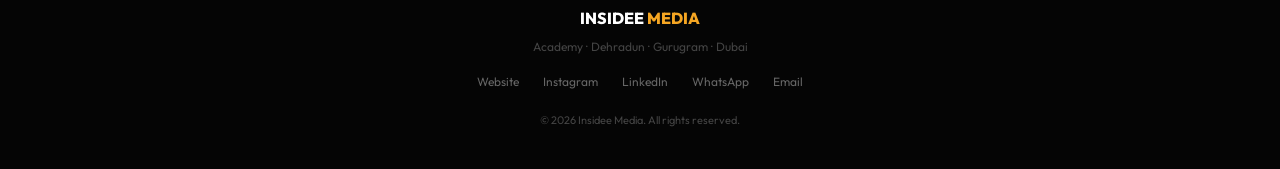
==== commit b443d961: "feat: add enquiry page and navigation link, and initialize India landing page" ====
--- a/academy/index.html
+++ b/academy/index.html
@@ -6,6 +6,25 @@
 <title>Digital Marketing Mastery — Insidee Media Academy</title>
 <link rel="preconnect" href="https://fonts.googleapis.com">
 <link href="https://fonts.googleapis.com/css2?family=Outfit:wght@300;400;500;600;700;800;900&family=Space+Mono:wght@400;700&display=swap" rel="stylesheet">
+
+<!-- Meta Pixel Code -->
+<script>
+!function(f,b,e,v,n,t,s)
+{if(f.fbq)return;n=f.fbq=function(){n.callMethod?
+n.callMethod.apply(n,arguments):n.queue.push(arguments)};
+if(!f._fbq)f._fbq=n;n.push=n;n.loaded=!0;n.version='2.0';
+n.queue=[];t=b.createElement(e);t.async=!0;
+t.src=v;s=b.getElementsByTagName(e)[0];
+s.parentNode.insertBefore(t,s)}(window, document,'script',
+'https://connect.facebook.net/en_US/fbevents.js');
+fbq('init', '1994259637792548');
+fbq('track', 'PageView');
+</script>
+<noscript><img height="1" width="1" style="display:none"
+src="https://www.facebook.com/tr?id=1994259637792548&ev=PageView&noscript=1"
+/></noscript>
+<!-- End Meta Pixel Code -->
+
 <style>
 *, *::before, *::after { margin: 0; padding: 0; box-sizing: border-box; }
 
@@ -1122,6 +1141,7 @@
       <a href="#pricing">Pricing</a>
       <a href="../index.html">Global</a>
       <a href="../india/index.html">India</a>
+      <a href="../enquiry.html">Enquiry</a>
       <a href="https://pages.razorpay.com/pl_SZLo5aYD0EajXu/view" target="_blank" class="nav-cta-link btn-nav">Enroll Now →</a>
     </div>
     <button class="mobile-toggle" aria-label="Menu"><span></span><span></span><span></span></button>
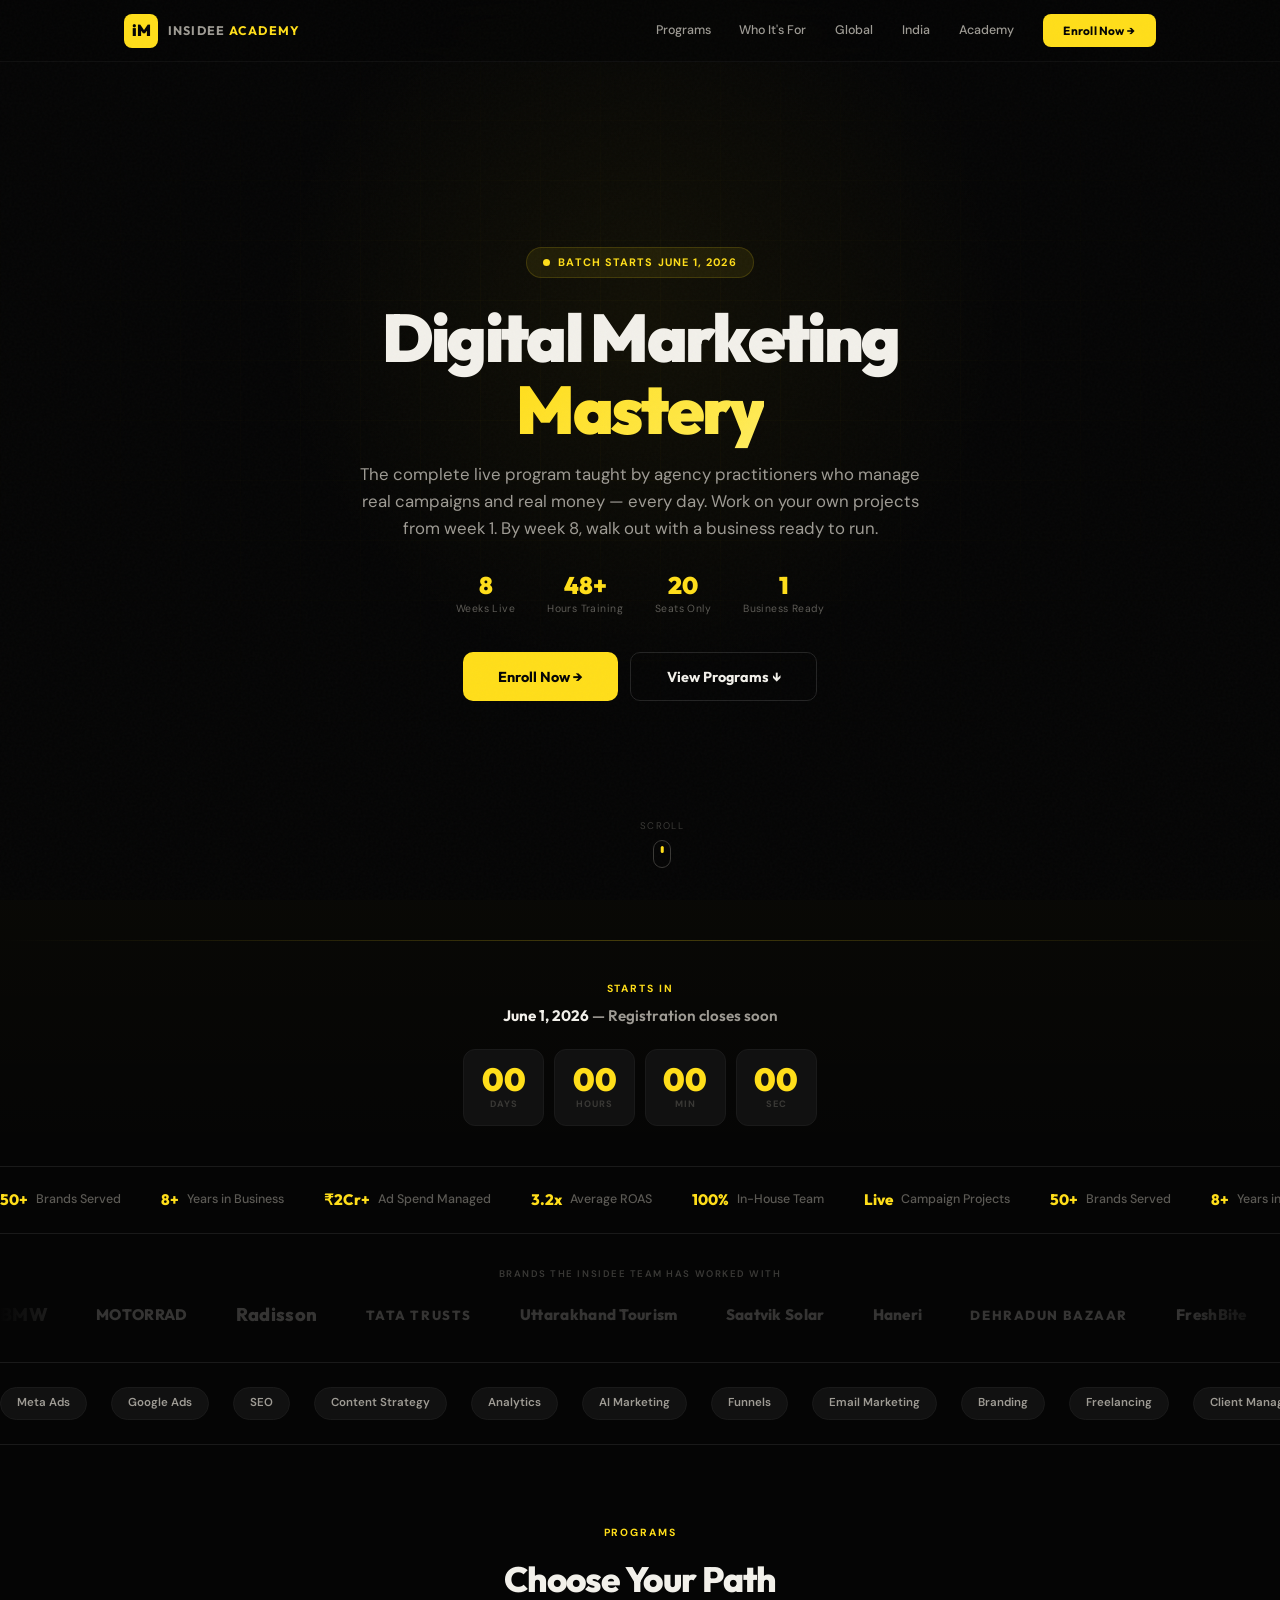
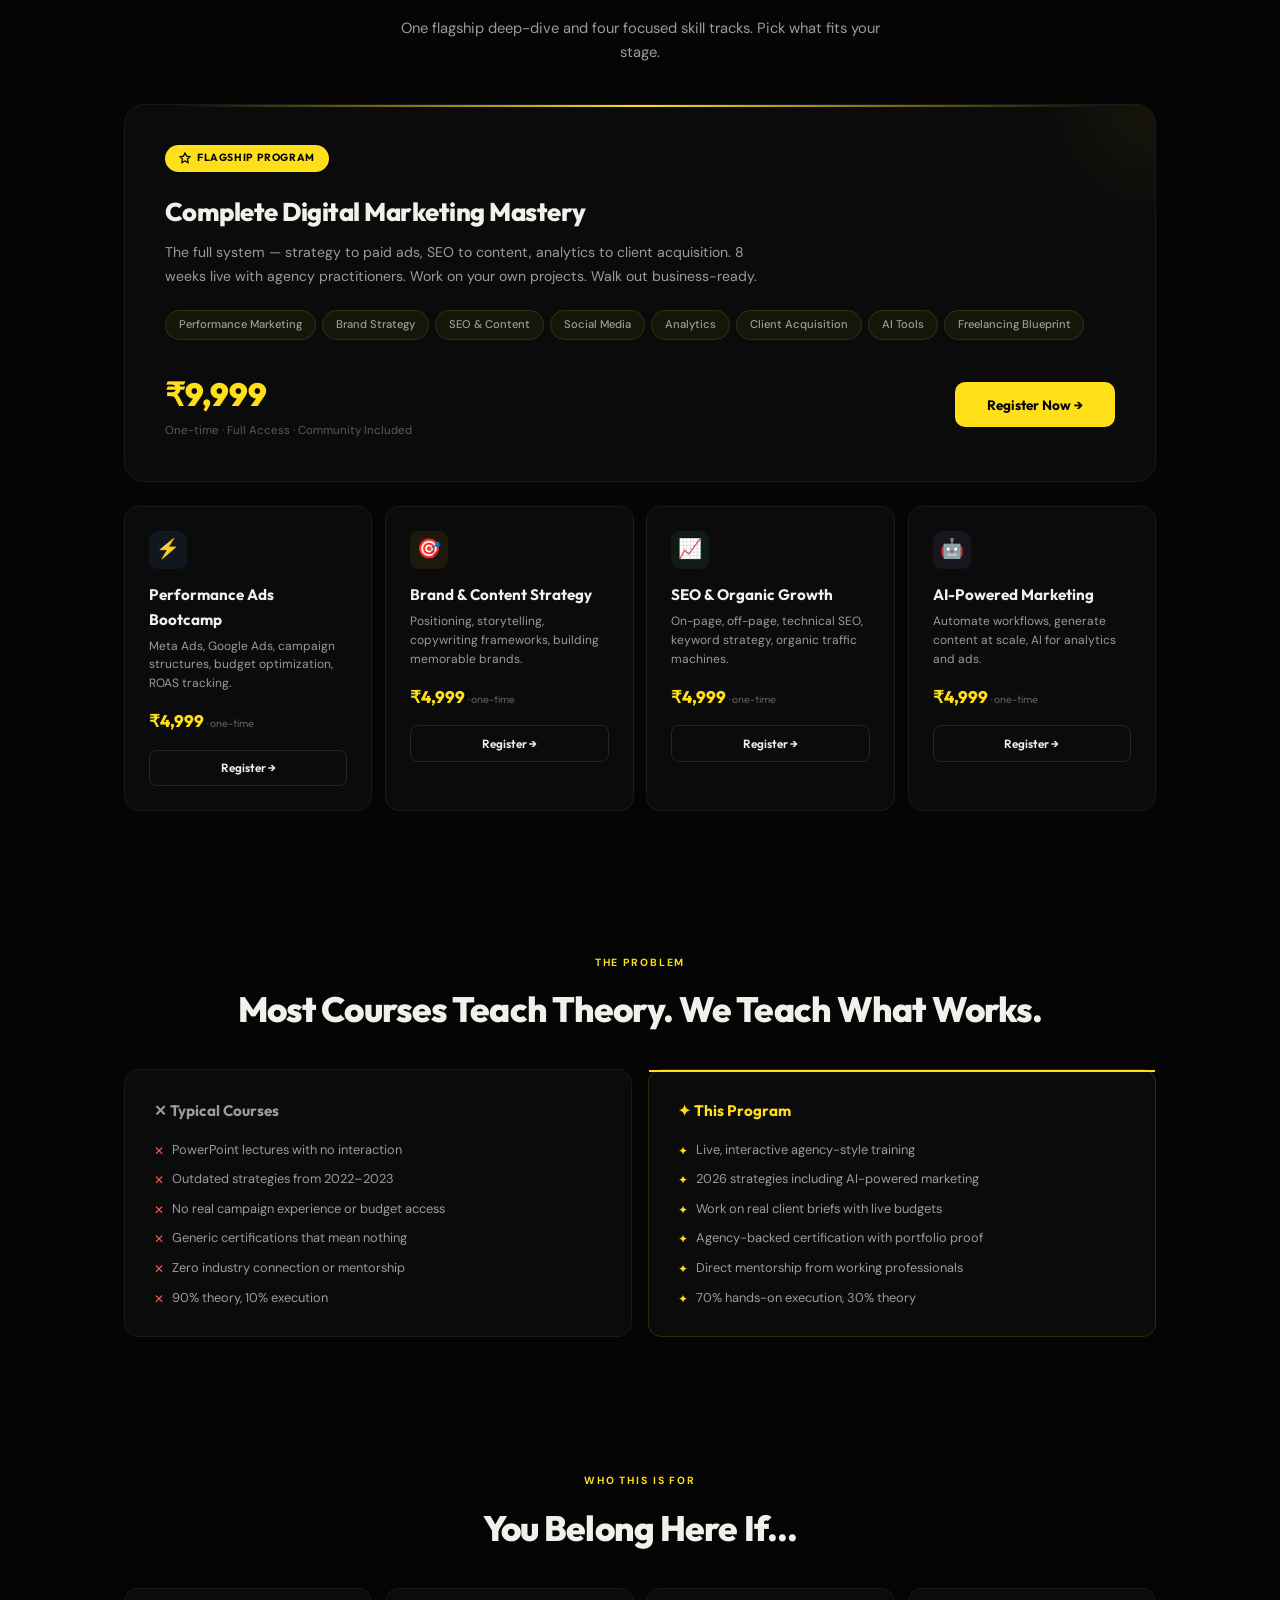
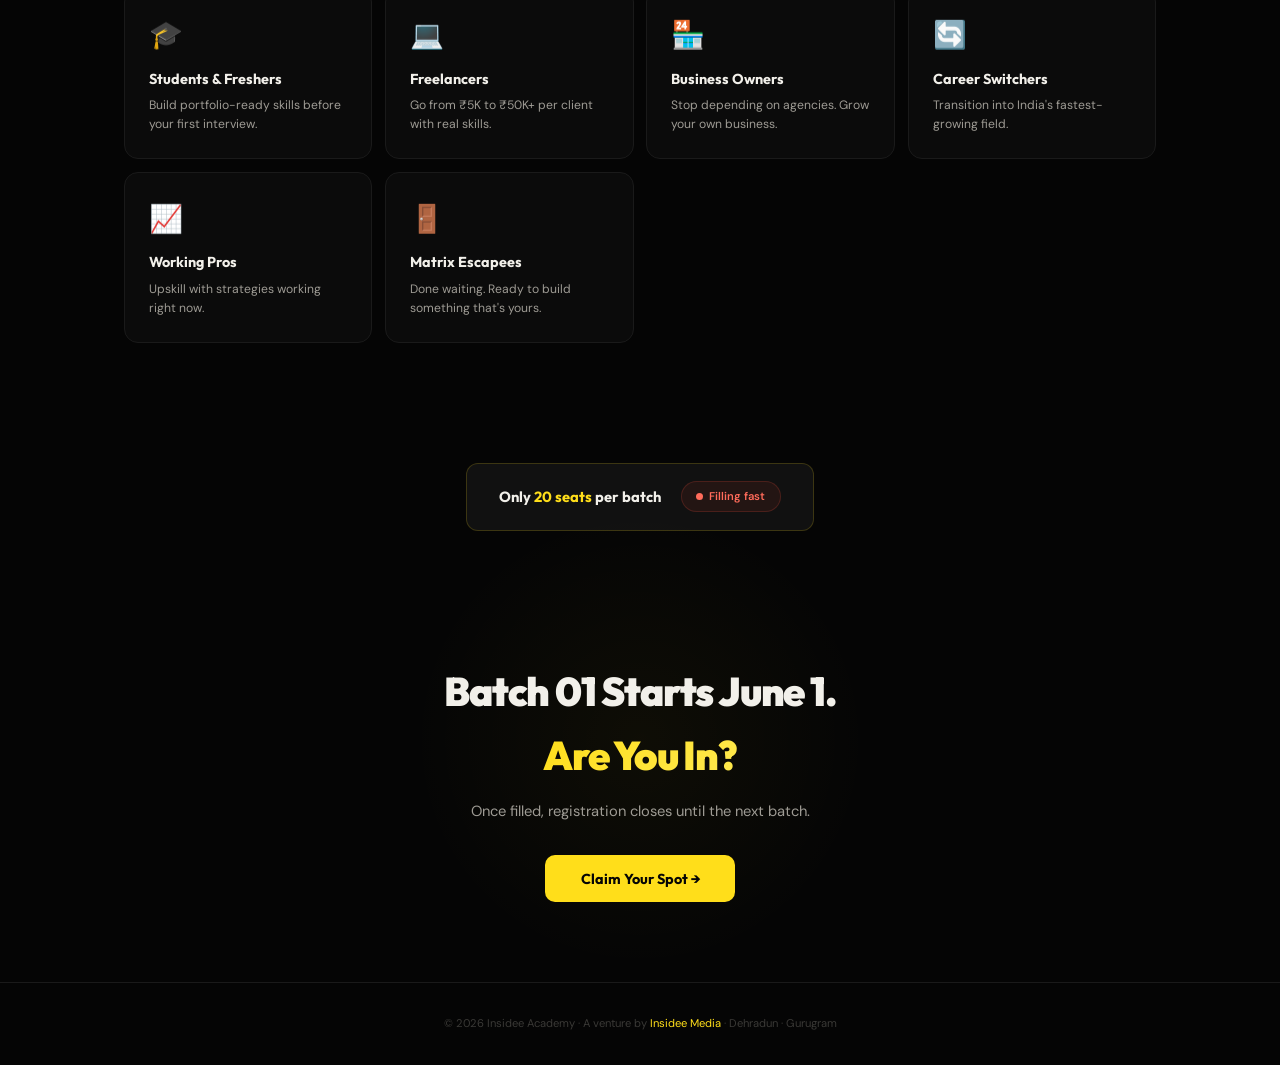
==== commit 4102f930: "refactor: remove enquiry page and initialize new directory structure for india and academy sections" ====
--- a/academy/index.html
+++ b/academy/index.html
@@ -1,1751 +1,2092 @@
 <!DOCTYPE html>
 <html lang="en">
+
 <head>
-<meta charset="UTF-8">
-<meta name="viewport" content="width=device-width, initial-scale=1.0">
-<title>Digital Marketing Mastery — Insidee Media Academy</title>
-<link rel="preconnect" href="https://fonts.googleapis.com">
-<link href="https://fonts.googleapis.com/css2?family=Outfit:wght@300;400;500;600;700;800;900&family=Space+Mono:wght@400;700&display=swap" rel="stylesheet">
-
-<!-- Meta Pixel Code -->
-<script>
-!function(f,b,e,v,n,t,s)
-{if(f.fbq)return;n=f.fbq=function(){n.callMethod?
-n.callMethod.apply(n,arguments):n.queue.push(arguments)};
-if(!f._fbq)f._fbq=n;n.push=n;n.loaded=!0;n.version='2.0';
-n.queue=[];t=b.createElement(e);t.async=!0;
-t.src=v;s=b.getElementsByTagName(e)[0];
-s.parentNode.insertBefore(t,s)}(window, document,'script',
-'https://connect.facebook.net/en_US/fbevents.js');
-fbq('init', '1994259637792548');
-fbq('track', 'PageView');
-</script>
-<noscript><img height="1" width="1" style="display:none"
-src="https://www.facebook.com/tr?id=1994259637792548&ev=PageView&noscript=1"
-/></noscript>
-<!-- End Meta Pixel Code -->
-
-<style>
-*, *::before, *::after { margin: 0; padding: 0; box-sizing: border-box; }
-
-:root {
-  --bg: #050505;
-  --bg2: #0a0a0a;
-  --bg3: #111111;
-  --bg4: #1a1a1a;
-  --surface: #161616;
-  --surface2: #1e1e1e;
-  --border: #222222;
-  --border2: #333333;
-  --accent: #F5A623;
-  --accent2: #E8952E;
-  --accent-glow: rgba(245, 166, 35, 0.15);
-  --teal: #00B4D8;
-  --white: #ffffff;
-  --gray1: #f0f0f0;
-  --gray2: #cccccc;
-  --gray3: #999999;
-  --gray4: #666666;
-  --gray5: #444444;
-  --red: #ff4444;
-  --green: #22c55e;
-  --font: 'Outfit', sans-serif;
-  --mono: 'Space Mono', monospace;
-}
-
-html { scroll-behavior: smooth; overflow-x: hidden; width: 100%; }
-
-body {
-  font-family: var(--font);
-  background: var(--bg);
-  color: var(--gray2);
-  line-height: 1.6;
-  overflow-x: hidden;
-  width: 100%;
-  -webkit-font-smoothing: antialiased;
-  -webkit-font-smoothing: antialiased;
-}
-
-/* ─── UTILITY ─── */
-.container { max-width: 1140px; margin: 0 auto; padding: 0 24px; }
-.section { padding: 100px 0; position: relative; }
-.accent { color: var(--accent); }
-.teal { color: var(--teal); }
-
-/* ─── NOISE OVERLAY ─── */
-body::before {
-  content: '';
-  position: fixed;
-  top: 0; left: 0; width: 100%; height: 100%;
-  background: url("data:image/svg+xml,%3Csvg viewBox='0 0 256 256' xmlns='http://www.w3.org/2000/svg'%3E%3Cfilter id='n'%3E%3CfeTurbulence type='fractalNoise' baseFrequency='0.9' numOctaves='4' stitchTiles='stitch'/%3E%3C/filter%3E%3Crect width='100%25' height='100%25' filter='url(%23n)' opacity='0.03'/%3E%3C/svg%3E");
-  pointer-events: none;
-  z-index: 9999;
-}
-
-/* ─── TOP BAR ─── */
-.topbar {
-  position: fixed;
-  top: 0; left: 0; width: 100%;
-  height: 4px;
-  background: linear-gradient(90deg, var(--accent), var(--accent2), var(--teal));
-  z-index: 1000;
-}
-
-/* ─── NAV ─── */
-.nav {
-  position: fixed;
-  top: 4px; left: 0; width: 100%;
-  padding: 16px 0;
-  background: rgba(5,5,5,0.85);
-  backdrop-filter: blur(20px);
-  -webkit-backdrop-filter: blur(20px);
-  border-bottom: 1px solid rgba(255,255,255,0.04);
-  z-index: 999;
-  transition: all 0.3s;
-}
-.nav-inner {
-  display: flex;
-  justify-content: space-between;
-  align-items: center;
-  max-width: 1140px;
-  margin: 0 auto;
-  padding: 0 24px;
-}
-.nav-logo {
-  font-weight: 800;
-  font-size: 18px;
-  color: var(--white);
-  letter-spacing: -0.5px;
-}
-.nav-logo span { color: var(--accent); font-size: 11px; display: block; font-weight: 500; letter-spacing: 3px; text-transform: uppercase; }
-.nav-links { display: flex; gap: 28px; align-items: center; }
-.nav-links a {
-  color: var(--gray3);
-  text-decoration: none;
-  font-size: 13px;
-  font-weight: 500;
-  transition: color 0.2s;
-  letter-spacing: 0.3px;
-}
-.nav-links a:hover { color: var(--white); }
-.btn-nav {
-  background: var(--accent);
-  color: var(--bg) !important;
-  padding: 10px 24px;
-  border-radius: 6px;
-  font-weight: 700;
-  font-size: 13px;
-  transition: all 0.3s;
-}
-
-#nav {position:fixed;top:0;left:0;right:0;z-index:100;padding:16px 0;background:rgba(5,5,5,0.85);backdrop-filter:blur(20px);-webkit-backdrop-filter:blur(20px);border-bottom:1px solid rgba(255,255,255,0.04);transition:all 0.4s}
-#nav.scrolled {padding:10px 0;background:rgba(5,5,5,0.95);border-bottom-color:var(--border)}
-.logo {font-weight:800;font-size:18px;color:var(--white);letter-spacing:-0.5px}
-.logo span {color:var(--accent)}
-.logo sub {font-size:11px;font-weight:500;letter-spacing:3px;text-transform:uppercase;color:var(--accent);vertical-align:baseline;margin-left:6px;font-family:var(--font)}
-.nav-links {display:flex;gap:28px;align-items:center}
-.nav-links a {color:var(--gray3);text-decoration:none;font-size:13px;font-weight:500;transition:color 0.2s;letter-spacing:0.3px;text-transform:none;}
-.nav-links a:hover {color:var(--white)}
-
-.mobile-toggle {display:none;background:none;border:none;cursor:pointer;padding:4px}
-.mobile-toggle span {display:block;width:24px;height:2px;background:var(--white);margin:5px 0;border-radius:2px;transition:all 0.3s}
-.mobile-toggle.active span:nth-child(1) {transform:translateY(7px) rotate(45deg)}
-.mobile-toggle.active span:nth-child(2) {opacity:0}
-.mobile-toggle.active span:nth-child(3) {transform:translateY(-7px) rotate(-45deg)}
-
-.floating-cta {position:fixed;bottom:28px;right:28px;z-index:999;display:flex;align-items:center;gap:10px;padding:16px 28px;background:var(--accent);color:var(--bg);font-family:var(--font);font-size:14px;font-weight:700;border:none;border-radius:60px;cursor:pointer;text-decoration:none;box-shadow:0 8px 30px rgba(245,166,35,0.25);transition:all 0.3s;animation:floatPulse 3s ease-in-out infinite}
-.floating-cta:hover {background:var(--accent2);transform:translateY(-3px) scale(1.03);box-shadow:0 14px 44px rgba(245,166,35,0.4);color:var(--bg);}
-.floating-cta svg {transition:transform 0.3s}
-.floating-cta:hover svg {transform:translateX(3px)}
-@keyframes floatPulse {0%,100%{box-shadow:0 8px 30px rgba(245,166,35,0.25)}50%{box-shadow:0 8px 44px rgba(245,166,35,0.4)}}
-
-/* ─── HERO ─── */
-.hero {
-  min-height: 100vh;
-  display: flex;
-  align-items: center;
-  padding-top: 80px;
-  position: relative;
-  overflow: hidden;
-}
-.hero::before {
-  content: '';
-  position: absolute;
-  top: -200px; right: -200px;
-  width: 600px; height: 600px;
-  background: radial-gradient(circle, var(--accent-glow) 0%, transparent 70%);
-  pointer-events: none;
-}
-.hero::after {
-  content: '';
-  position: absolute;
-  bottom: -100px; left: -100px;
-  width: 400px; height: 400px;
-  background: radial-gradient(circle, rgba(0,180,216,0.06) 0%, transparent 70%);
-  pointer-events: none;
-}
-
-.hero-grid {
-  display: grid;
-  grid-template-columns: 1fr minmax(360px, 420px);
-  gap: 40px;
-  align-items: center;
-}
-
-.hero-badge {
-  display: inline-flex;
-  align-items: center;
-  gap: 8px;
-  background: var(--surface);
-  border: 1px solid var(--border);
-  padding: 8px 16px;
-  border-radius: 100px;
-  font-size: 12px;
-  font-weight: 600;
-  color: var(--accent);
-  margin-bottom: 28px;
-  letter-spacing: 1.5px;
-  text-transform: uppercase;
-  animation: fadeUp 0.8s ease both;
-}
-.hero-badge .dot {
-  width: 6px; height: 6px;
-  background: var(--green);
-  border-radius: 50%;
-  animation: pulse-dot 2s infinite;
-}
-
-@keyframes pulse-dot {
-  0%, 100% { opacity: 1; }
-  50% { opacity: 0.3; }
-}
-
-.hero h1 {
-  font-size: clamp(42px, 5.5vw, 68px);
-  font-weight: 900;
-  color: var(--white);
-  line-height: 1.05;
-  letter-spacing: -2px;
-  margin-bottom: 24px;
-  animation: fadeUp 0.8s 0.1s ease both;
-}
-.hero h1 .line-accent {
-  color: var(--accent);
-  position: relative;
-  display: inline-block;
-}
-.hero h1 .line-accent::after {
-  content: '';
-  position: absolute;
-  bottom: 4px; left: 0;
-  width: 100%; height: 6px;
-  background: var(--accent);
-  opacity: 0.2;
-  border-radius: 3px;
-}
-
-.hero-sub {
-  font-size: 18px;
-  color: var(--gray3);
-  line-height: 1.7;
-  margin-bottom: 36px;
-  max-width: 520px;
-  animation: fadeUp 0.8s 0.2s ease both;
-}
-
-.hero-stats {
-  display: flex;
-  gap: 32px;
-  margin-bottom: 40px;
-  animation: fadeUp 0.8s 0.3s ease both;
-}
-.hero-stat {
-  text-align: left;
-}
-.hero-stat .num {
-  font-size: 28px;
-  font-weight: 800;
-  color: var(--white);
-  line-height: 1;
-  letter-spacing: -1px;
-}
-.hero-stat .label {
-  font-size: 12px;
-  color: var(--gray4);
-  margin-top: 4px;
-  font-weight: 500;
-}
-
-.hero-actions {
-  display: flex;
-  gap: 16px;
-  align-items: center;
-  animation: fadeUp 0.8s 0.4s ease both;
-}
-
-.btn-primary {
-  display: inline-flex;
-  align-items: center;
-  gap: 10px;
-  background: var(--accent);
-  color: var(--bg);
-  padding: 16px 36px;
-  border-radius: 8px;
-  font-weight: 700;
-  font-size: 15px;
-  text-decoration: none;
-  transition: all 0.3s;
-  border: none;
-  cursor: pointer;
-  letter-spacing: 0.3px;
-}
-.btn-primary:hover { background: var(--accent2); transform: translateY(-2px); box-shadow: 0 8px 30px rgba(245,166,35,0.25); }
-.btn-primary svg { transition: transform 0.3s; }
-.btn-primary:hover svg { transform: translateX(3px); }
-
-.btn-secondary {
-  display: inline-flex;
-  align-items: center;
-  gap: 8px;
-  background: transparent;
-  color: var(--gray2);
-  padding: 16px 28px;
-  border-radius: 8px;
-  font-weight: 600;
-  font-size: 14px;
-  text-decoration: none;
-  border: 1px solid var(--border2);
-  transition: all 0.3s;
-}
-.btn-secondary:hover { border-color: var(--gray4); color: var(--white); }
-
-/* Hero Card */
-.hero-card {
-  background: var(--surface);
-  border: 1px solid var(--border);
-  border-radius: 16px;
-  padding: 36px;
-  position: relative;
-  width: 100%;
-  animation: fadeUp 0.8s 0.3s ease both;
-}
-.hero-card::before {
-  content: '';
-  position: absolute;
-  top: -1px; left: 40px; right: 40px;
-  height: 2px;
-  background: linear-gradient(90deg, transparent, var(--accent), transparent);
-}
-
-.card-label {
-  font-family: var(--mono);
-  font-size: 11px;
-  color: var(--accent);
-  letter-spacing: 2px;
-  text-transform: uppercase;
-  margin-bottom: 20px;
-}
-.card-price {
-  font-size: 52px;
-  font-weight: 900;
-  color: var(--white);
-  line-height: 1;
-  letter-spacing: -2px;
-}
-.card-price-old {
-  font-size: 18px;
-  color: var(--gray5);
-  text-decoration: line-through;
-  font-weight: 400;
-  margin-left: 12px;
-  letter-spacing: 0;
-}
-.card-price-note {
-  font-size: 13px;
-  color: var(--gray4);
-  margin-top: 8px;
-  margin-bottom: 28px;
-}
-.card-features {
-  list-style: none;
-  display: flex;
-  flex-direction: column;
-  gap: 14px;
-  margin-bottom: 30px;
-}
-.card-features li {
-  display: flex;
-  align-items: center;
-  gap: 10px;
-  font-size: 14px;
-  color: var(--gray2);
-}
-.card-features li .check {
-  width: 18px; height: 18px;
-  background: rgba(245,166,35,0.1);
-  border-radius: 50%;
-  display: flex;
-  align-items: center;
-  justify-content: center;
-  flex-shrink: 0;
-  color: var(--accent);
-  font-size: 10px;
-}
-
-.card-cta {
-  width: 100%;
-  padding: 16px;
-  background: var(--accent);
-  color: var(--bg);
-  border: none;
-  border-radius: 8px;
-  font-weight: 700;
-  font-size: 15px;
-  font-family: var(--font);
-  cursor: pointer;
-  transition: all 0.3s;
-  letter-spacing: 0.3px;
-}
-.card-cta:hover { background: var(--accent2); }
-
-.card-seats {
-  text-align: center;
-  margin-top: 14px;
-  font-size: 12px;
-  color: var(--gray4);
-}
-.card-seats strong { color: var(--red); }
-
-/* ─── COUNTDOWN ─── */
-.countdown-wrap {
-  display: flex;
-  align-items: center;
-  gap: 12px;
-  margin-top: 20px;
-  animation: fadeUp 0.8s 0.5s ease both;
-}
-.countdown-label {
-  font-size: 11px;
-  font-weight: 600;
-  color: var(--gray4);
-  text-transform: uppercase;
-  letter-spacing: 1.5px;
-}
-.countdown-boxes {
-  display: flex;
-  gap: 8px;
-}
-.countdown-box {
-  background: var(--surface);
-  border: 1px solid var(--border);
-  border-radius: 8px;
-  padding: 8px 12px;
-  text-align: center;
-  min-width: 54px;
-}
-.countdown-box .cd-num {
-  font-size: 20px;
-  font-weight: 800;
-  color: var(--accent);
-  line-height: 1;
-  font-family: var(--mono);
-}
-.countdown-box .cd-label {
-  font-size: 9px;
-  color: var(--gray4);
-  text-transform: uppercase;
-  letter-spacing: 1px;
-  margin-top: 2px;
-}
-
-/* ─── MARQUEE ─── */
-.marquee-wrap {
-  overflow: hidden;
-  width: 100%;
-  box-sizing: border-box;
-  background: var(--surface);
-  border-top: 1px solid var(--border);
-  border-bottom: 1px solid var(--border);
-  padding: 18px 0;
-}
-.marquee-track {
-  display: flex;
-  width: max-content;
-  animation: marquee 30s linear infinite;
-}
-.marquee-item {
-  display: flex;
-  align-items: center;
-  gap: 8px;
-  padding: 0 32px;
-  font-size: 13px;
-  font-weight: 600;
-  color: var(--gray4);
-  white-space: nowrap;
-  text-transform: uppercase;
-  letter-spacing: 2px;
-}
-.marquee-item .sep {
-  width: 4px; height: 4px;
-  background: var(--accent);
-  border-radius: 50%;
-}
-@keyframes marquee {
-  0% { transform: translateX(0); }
-  100% { transform: translateX(-50%); }
-}
-
-/* ─── PROBLEM / WHY ─── */
-.why-section { background: var(--bg2); }
-.why-header {
-  text-align: center;
-  margin-bottom: 60px;
-}
-.section-tag {
-  font-family: var(--mono);
-  font-size: 11px;
-  color: var(--accent);
-  letter-spacing: 3px;
-  text-transform: uppercase;
-  margin-bottom: 16px;
-  display: block;
-}
-.section-title {
-  font-size: clamp(30px, 4vw, 44px);
-  font-weight: 800;
-  color: var(--white);
-  letter-spacing: -1.5px;
-  line-height: 1.15;
-  margin-bottom: 16px;
-}
-.section-sub {
-  font-size: 16px;
-  color: var(--gray3);
-  max-width: 600px;
-  margin: 0 auto;
-  line-height: 1.7;
-}
-
-.compare-grid {
-  display: grid;
-  grid-template-columns: 1fr 1fr;
-  gap: 24px;
-  max-width: 900px;
-  margin: 0 auto;
-}
-.compare-card {
-  background: var(--surface);
-  border: 1px solid var(--border);
-  border-radius: 14px;
-  padding: 36px;
-}
-.compare-card.ours {
-  border-color: var(--accent);
-  box-shadow: 0 0 40px rgba(245,166,35,0.06);
-  position: relative;
-}
-.compare-card.ours::before {
-  content: 'THIS COURSE';
-  position: absolute;
-  top: -12px; left: 28px;
-  background: var(--accent);
-  color: var(--bg);
-  padding: 4px 14px;
-  border-radius: 4px;
-  font-size: 10px;
-  font-weight: 700;
-  letter-spacing: 1.5px;
-}
-.compare-title {
-  font-size: 16px;
-  font-weight: 700;
-  margin-bottom: 24px;
-  display: flex;
-  align-items: center;
-  gap: 8px;
-}
-.compare-card:not(.ours) .compare-title { color: var(--gray4); }
-.compare-card.ours .compare-title { color: var(--accent); }
-
-.compare-list {
-  list-style: none;
-  display: flex;
-  flex-direction: column;
-  gap: 14px;
-}
-.compare-list li {
-  display: flex;
-  align-items: flex-start;
-  gap: 10px;
-  font-size: 14px;
-  line-height: 1.5;
-}
-.compare-card:not(.ours) .compare-list li { color: var(--gray4); }
-.compare-card.ours .compare-list li { color: var(--gray2); }
-.compare-list .icon { flex-shrink: 0; margin-top: 2px; font-size: 14px; }
-.compare-card:not(.ours) .icon { color: var(--red); opacity: 0.6; }
-.compare-card.ours .icon { color: var(--accent); }
-
-/* ─── CURRICULUM ─── */
-.curriculum-grid {
-  display: grid;
-  grid-template-columns: repeat(2, 1fr);
-  gap: 20px;
-}
-.week-card {
-  background: var(--surface);
-  border: 1px solid var(--border);
-  border-radius: 12px;
-  padding: 28px;
-  transition: all 0.3s;
-  position: relative;
-  overflow: hidden;
-}
-.week-card:hover {
-  border-color: var(--border2);
-  transform: translateY(-2px);
-}
-.week-card::before {
-  content: '';
-  position: absolute;
-  top: 0; left: 0;
-  width: 3px; height: 100%;
-  background: var(--accent);
-  opacity: 0;
-  transition: opacity 0.3s;
-}
-.week-card:hover::before { opacity: 1; }
-
-.week-badge {
-  display: inline-block;
-  background: var(--accent);
-  color: var(--bg);
-  padding: 4px 12px;
-  border-radius: 4px;
-  font-size: 10px;
-  font-weight: 700;
-  letter-spacing: 1.5px;
-  margin-bottom: 14px;
-}
-.week-hours {
-  font-size: 11px;
-  color: var(--gray4);
-  margin-left: 10px;
-  font-weight: 500;
-}
-.week-title {
-  font-size: 17px;
-  font-weight: 700;
-  color: var(--white);
-  margin-bottom: 16px;
-  letter-spacing: -0.3px;
-  line-height: 1.3;
-}
-.week-topics {
-  list-style: none;
-  display: flex;
-  flex-direction: column;
-  gap: 8px;
-  margin-bottom: 18px;
-}
-.week-topics li {
-  font-size: 13px;
-  color: var(--gray3);
-  display: flex;
-  align-items: flex-start;
-  gap: 8px;
-  line-height: 1.4;
-}
-.week-topics li::before {
-  content: '▸';
-  color: var(--accent);
-  flex-shrink: 0;
-  margin-top: 1px;
-}
-.week-project {
-  background: var(--bg3);
-  border-radius: 8px;
-  padding: 12px 14px;
-  margin-top: 14px;
-}
-.week-project-label {
-  font-size: 10px;
-  font-weight: 700;
-  color: var(--accent);
-  letter-spacing: 1.5px;
-  text-transform: uppercase;
-  margin-bottom: 4px;
-}
-.week-project-text {
-  font-size: 12px;
-  color: var(--gray3);
-  line-height: 1.5;
-}
-
-/* ─── NUMBERS ─── */
-.numbers-section { background: var(--bg2); }
-.numbers-grid {
-  display: grid;
-  grid-template-columns: repeat(6, 1fr);
-  gap: 16px;
-}
-.number-card {
-  background: var(--surface);
-  border: 1px solid var(--border);
-  border-radius: 12px;
-  padding: 28px 16px;
-  text-align: center;
-}
-.number-val {
-  font-size: 36px;
-  font-weight: 900;
-  color: var(--accent);
-  letter-spacing: -1px;
-  line-height: 1;
-  margin-bottom: 8px;
-}
-.number-label {
-  font-size: 12px;
-  color: var(--gray4);
-  line-height: 1.4;
-}
-
-/* ─── BONUSES ─── */
-.bonuses-grid {
-  display: grid;
-  grid-template-columns: repeat(2, 1fr);
-  gap: 20px;
-}
-.bonus-card {
-  background: var(--surface);
-  border: 1px solid var(--border);
-  border-radius: 12px;
-  padding: 28px;
-  position: relative;
-  overflow: hidden;
-}
-.bonus-card::after {
-  content: 'BONUS';
-  position: absolute;
-  top: 16px; right: 16px;
-  font-family: var(--mono);
-  font-size: 9px;
-  font-weight: 700;
-  color: var(--accent);
-  letter-spacing: 2px;
-  opacity: 0.4;
-}
-.bonus-title {
-  font-size: 16px;
-  font-weight: 700;
-  color: var(--white);
-  margin-bottom: 8px;
-}
-.bonus-desc {
-  font-size: 13px;
-  color: var(--gray3);
-  line-height: 1.6;
-}
-
-/* ─── SCHEDULE ─── */
-.schedule-section { background: var(--bg2); }
-.schedule-table {
-  width: 100%;
-  border-collapse: separate;
-  border-spacing: 0 6px;
-  max-width: 800px;
-  margin: 0 auto;
-}
-.schedule-table th {
-  text-align: left;
-  padding: 12px 20px;
-  font-size: 11px;
-  font-weight: 700;
-  color: var(--accent);
-  letter-spacing: 1.5px;
-  text-transform: uppercase;
-  background: var(--accent);
-  color: var(--bg);
-}
-.schedule-table th:first-child { border-radius: 8px 0 0 8px; }
-.schedule-table th:last-child { border-radius: 0 8px 8px 0; }
-.schedule-table td {
-  padding: 16px 20px;
-  font-size: 14px;
-  background: var(--surface);
-}
-.schedule-table td:first-child {
-  border-radius: 8px 0 0 8px;
-  font-weight: 700;
-  color: var(--accent);
-}
-.schedule-table td:last-child { border-radius: 0 8px 8px 0; color: var(--gray4); }
-
-/* ─── WHO ─── */
-.who-grid {
-  display: grid;
-  grid-template-columns: repeat(3, 1fr);
-  gap: 16px;
-}
-.who-card {
-  background: var(--surface);
-  border: 1px solid var(--border);
-  border-radius: 12px;
-  padding: 28px;
-  transition: all 0.3s;
-}
-.who-card:hover { border-color: var(--accent); }
-.who-emoji {
-  font-size: 28px;
-  margin-bottom: 14px;
-}
-.who-title {
-  font-size: 15px;
-  font-weight: 700;
-  color: var(--white);
-  margin-bottom: 6px;
-}
-.who-desc {
-  font-size: 13px;
-  color: var(--gray4);
-  line-height: 1.5;
-}
-
-/* ─── PRICING ─── */
-.pricing-section { background: var(--bg2); }
-.pricing-grid {
-  display: grid;
-  grid-template-columns: 1fr 1fr;
-  gap: 24px;
-  max-width: 820px;
-  margin: 0 auto 40px;
-}
-.pricing-card {
-  background: var(--surface);
-  border: 1px solid var(--border);
-  border-radius: 16px;
-  padding: 40px;
-  position: relative;
-}
-.pricing-card.featured {
-  border-color: var(--accent);
-  box-shadow: 0 0 60px rgba(245,166,35,0.08);
-}
-.pricing-card.featured::before {
-  content: 'RECOMMENDED';
-  position: absolute;
-  top: -12px; left: 50%;
-  transform: translateX(-50%);
-  background: var(--accent);
-  color: var(--bg);
-  padding: 4px 16px;
-  border-radius: 4px;
-  font-size: 10px;
-  font-weight: 700;
-  letter-spacing: 1.5px;
-}
-.pricing-plan {
-  font-size: 13px;
-  font-weight: 600;
-  color: var(--gray4);
-  text-transform: uppercase;
-  letter-spacing: 1.5px;
-  margin-bottom: 8px;
-}
-.pricing-amount {
-  font-size: 48px;
-  font-weight: 900;
-  color: var(--white);
-  letter-spacing: -2px;
-  line-height: 1;
-}
-.pricing-card.featured .pricing-amount { color: var(--accent); }
-.pricing-note {
-  font-size: 13px;
-  color: var(--gray4);
-  margin-top: 6px;
-  margin-bottom: 28px;
-}
-.pricing-features {
-  list-style: none;
-  display: flex;
-  flex-direction: column;
-  gap: 12px;
-  margin-bottom: 32px;
-}
-.pricing-features li {
-  font-size: 14px;
-  color: var(--gray2);
-  display: flex;
-  align-items: center;
-  gap: 10px;
-}
-.pricing-features li .pf-icon { color: var(--accent); font-size: 13px; flex-shrink: 0; }
-
-.pricing-btn {
-  width: 100%;
-  padding: 16px;
-  border-radius: 8px;
-  font-weight: 700;
-  font-size: 14px;
-  font-family: var(--font);
-  cursor: pointer;
-  transition: all 0.3s;
-  text-align: center;
-  text-decoration: none;
-  display: block;
-  border: none;
-}
-.pricing-card.featured .pricing-btn {
-  background: var(--accent);
-  color: var(--bg);
-}
-.pricing-card.featured .pricing-btn:hover { background: var(--accent2); }
-.pricing-card:not(.featured) .pricing-btn {
-  background: transparent;
-  color: var(--gray2);
-  border: 1px solid var(--border2);
-}
-.pricing-card:not(.featured) .pricing-btn:hover { border-color: var(--gray4); color: var(--white); }
-
-.emi-note {
-  text-align: center;
-  max-width: 600px;
-  margin: 0 auto;
-  background: var(--surface);
-  border: 1px solid var(--border);
-  border-radius: 12px;
-  padding: 24px;
-}
-.emi-note p {
-  font-size: 14px;
-  color: var(--gray3);
-}
-.emi-note strong { color: var(--white); }
-
-/* ─── COMPARISON TABLE ─── */
-.comp-table {
-  width: 100%;
-  border-collapse: separate;
-  border-spacing: 0 4px;
-  margin-top: 50px;
-  max-width: 900px;
-  margin-left: auto;
-  margin-right: auto;
-}
-.comp-table th {
-  padding: 12px 16px;
-  font-size: 11px;
-  font-weight: 700;
-  letter-spacing: 1.5px;
-  text-transform: uppercase;
-  text-align: left;
-  background: var(--accent);
-  color: var(--bg);
-}
-.comp-table th:first-child { border-radius: 8px 0 0 8px; }
-.comp-table th:last-child { border-radius: 0 8px 8px 0; }
-.comp-table td {
-  padding: 14px 16px;
-  font-size: 13px;
-  background: var(--surface);
-  color: var(--gray2);
-}
-.comp-table td:first-child { border-radius: 8px 0 0 8px; }
-.comp-table td:last-child { border-radius: 0 8px 8px 0; }
-.comp-table tr.highlight td {
-  background: var(--bg3);
-  border: 1px solid var(--accent);
-  font-weight: 600;
-  color: var(--accent);
-}
-.comp-table tr.highlight td:first-child { border-right: none; border-radius: 8px 0 0 8px; }
-.comp-table tr.highlight td:last-child { border-left: none; border-radius: 0 8px 8px 0; }
-.comp-table tr.highlight td:not(:first-child):not(:last-child) { border-left: none; border-right: none; }
-
-/* ─── FAQ ─── */
-.faq-list {
-  max-width: 720px;
-  margin: 0 auto;
-  display: flex;
-  flex-direction: column;
-  gap: 8px;
-}
-.faq-item {
-  background: var(--surface);
-  border: 1px solid var(--border);
-  border-radius: 10px;
-  overflow: hidden;
-  transition: border-color 0.3s;
-}
-.faq-item.open { border-color: var(--border2); }
-.faq-q {
-  padding: 20px 24px;
-  font-size: 15px;
-  font-weight: 600;
-  color: var(--white);
-  cursor: pointer;
-  display: flex;
-  justify-content: space-between;
-  align-items: center;
-  user-select: none;
-}
-.faq-q:hover { color: var(--accent); }
-.faq-arrow {
-  font-size: 18px;
-  color: var(--gray4);
-  transition: transform 0.3s;
-}
-.faq-item.open .faq-arrow { transform: rotate(45deg); color: var(--accent); }
-.faq-a {
-  padding: 0 24px 20px;
-  font-size: 14px;
-  color: var(--gray3);
-  line-height: 1.7;
-  display: none;
-}
-.faq-item.open .faq-a { display: block; }
-
-/* ─── FINAL CTA ─── */
-.final-cta {
-  text-align: center;
-  padding: 120px 0;
-  background: var(--bg2);
-  position: relative;
-  overflow: hidden;
-}
-.final-cta::before {
-  content: '';
-  position: absolute;
-  top: 50%; left: 50%;
-  transform: translate(-50%, -50%);
-  width: 600px; height: 600px;
-  background: radial-gradient(circle, var(--accent-glow) 0%, transparent 60%);
-  pointer-events: none;
-}
-.final-cta h2 {
-  font-size: clamp(32px, 4.5vw, 52px);
-  font-weight: 900;
-  color: var(--white);
-  letter-spacing: -1.5px;
-  margin-bottom: 16px;
-  position: relative;
-}
-.final-cta p {
-  font-size: 17px;
-  color: var(--gray3);
-  margin-bottom: 40px;
-  position: relative;
-}
-.final-cta .btn-primary { position: relative; font-size: 16px; padding: 18px 44px; }
-
-/* ─── FOOTER ─── */
-.footer {
-  padding: 40px 0;
-  border-top: 1px solid var(--border);
-  text-align: center;
-}
-.footer-logo {
-  font-size: 16px;
-  font-weight: 800;
-  color: var(--white);
-  margin-bottom: 6px;
-}
-.footer-logo span { color: var(--accent); }
-.footer-sub {
-  font-size: 12px;
-  color: var(--gray5);
-  margin-bottom: 16px;
-}
-.footer-links {
-  display: flex;
-  justify-content: center;
-  gap: 24px;
-  margin-bottom: 20px;
-}
-.footer-links a {
-  font-size: 12px;
-  color: var(--gray4);
-  text-decoration: none;
-  transition: color 0.2s;
-}
-.footer-links a:hover { color: var(--accent); }
-.footer-copy {
-  font-size: 11px;
-  color: var(--gray5);
-}
-
-/* ─── ANIMATIONS ─── */
-@keyframes fadeUp {
-  from { opacity: 0; transform: translateY(24px); }
-  to { opacity: 1; transform: translateY(0); }
-}
-
-.reveal {
-  opacity: 0;
-  transform: translateY(30px);
-  transition: all 0.7s cubic-bezier(0.22, 1, 0.36, 1);
-}
-.reveal.visible {
-  opacity: 1;
-  transform: translateY(0);
-}
-
-/* ─── RESPONSIVE ─── */
-.promise-grid { display: grid; grid-template-columns: repeat(3, 1fr); }
-@media (max-width: 1024px) {
-  .hero-grid { grid-template-columns: 1fr; }
-  .hero-card { max-width: 460px; margin: 0 auto; }
-  .compare-grid { grid-template-columns: 1fr; }
-  .curriculum-grid { grid-template-columns: 1fr; }
-  .numbers-grid { grid-template-columns: repeat(3, 1fr); }
-  .bonuses-grid { grid-template-columns: 1fr; }
-  .who-grid { grid-template-columns: 1fr; }
-  .pricing-grid { grid-template-columns: 1fr; max-width: 420px; margin: 0 auto 30px; }
-  .nav-links { display: none; flex-direction: column; position: absolute; top: 100%; left: 0; width: 100%; background: var(--bg); padding: 24px; border-bottom: 1px solid var(--border); box-shadow: 0 4px 12px rgba(0,0,0,0.5); }
-  .nav-links.active { display: flex; }
-  .mobile-toggle { display: block; }
-  .hero-stats { flex-wrap: wrap; gap: 20px; }
-  .schedule-table { font-size: 12px; }
-  .comp-table { font-size: 11px; }
-  .promise-grid { grid-template-columns: 1fr; }
-  .floating-cta { bottom: 20px; right: 16px; padding: 14px 22px; font-size: 0.82rem; }
-}
-@media (max-width: 600px) {
-  .section { padding: 70px 0; }
-  .numbers-grid { grid-template-columns: repeat(2, 1fr); }
-  .hero-actions { flex-direction: column; align-items: flex-start; width: 100%; box-sizing: border-box; }
-  .hero-actions .btn-primary, .hero-actions .btn-secondary { width: 100%; justify-content: center; text-align: center; box-sizing: border-box; }
-  .hero { padding-top: 100px; overflow-x: hidden; }
-  .hero h1 { font-size: clamp(38px, 10vw, 42px); }
-  .countdown-wrap { flex-direction: column; align-items: flex-start; width: 100%; }
-  .countdown-boxes { flex-wrap: wrap; }
-  .hero-card { padding: 24px 20px; box-sizing: border-box; }
-  .card-price { font-size: 42px; display: flex; flex-direction: column; align-items: flex-start; line-height: 1.2; }
-  .card-price-old { margin-left: 0; font-size: 16px; margin-top: 4px; }
-  .promise-wrap { padding: 32px 24px !important; }
-}
-</style>
+  <meta charset="UTF-8">
+  <meta name="viewport" content="width=device-width, initial-scale=1.0">
+  <title>Insidee Academy — Digital Marketing Mastery</title>
+  <link
+    href="https://fonts.googleapis.com/css2?family=Outfit:wght@300;400;500;600;700;800;900&family=DM+Sans:ital,opsz,wght@0,9..40,300;0,9..40,400;0,9..40,500;0,9..40,600;0,9..40,700;1,9..40,400&display=swap"
+    rel="stylesheet">
+  <style>
+    *,
+    *::before,
+    *::after {
+      margin: 0;
+      padding: 0;
+      box-sizing: border-box
+    }
+
+    :root {
+      --bg: #050505;
+      --bg2: #0b0b0b;
+      --bg3: #111111;
+      --bg4: #181818;
+      --bg5: #1e1e1e;
+      --gold: #ffde1a;
+      --gold2: #ffe94e;
+      --gold-dim: rgba(255, 222, 26, 0.08);
+      --gold-glow: rgba(255, 222, 26, 0.18);
+      --gold-border: rgba(255, 222, 26, 0.15);
+      --text: #f2f0ea;
+      --text2: #9e9b94;
+      --text3: #5c5a55;
+      --text4: #3a3936;
+      --red: #ff5c4a;
+      --green: #4ecb71;
+      --border: #1a1a1a;
+      --border2: #242424;
+      --fh: 'Outfit', sans-serif;
+      --fb: 'DM Sans', sans-serif;
+      --radius: 14px;
+      --radius-sm: 10px;
+      --radius-lg: 20px;
+    }
+
+    html {
+      font-size: 16px;
+      scroll-behavior: smooth;
+      -webkit-font-smoothing: antialiased;
+      -moz-osx-font-smoothing: grayscale
+    }
+
+    body {
+      font-family: var(--fb);
+      background: var(--bg);
+      color: var(--text);
+      overflow-x: hidden;
+      line-height: 1.6
+    }
+
+    .ct {
+      max-width: 1080px;
+      margin: 0 auto;
+      padding: 0 1.5rem
+    }
+
+    a {
+      color: var(--gold);
+      text-decoration: none
+    }
+
+    /* Grain */
+    body::after {
+      content: '';
+      position: fixed;
+      inset: 0;
+      z-index: 9999;
+      pointer-events: none;
+      opacity: 0.025;
+      background-image: url("data:image/svg+xml,%3Csvg viewBox='0 0 512 512' xmlns='http://www.w3.org/2000/svg'%3E%3Cfilter id='n'%3E%3CfeTurbulence type='fractalNoise' baseFrequency='0.7' numOctaves='4' stitchTiles='stitch'/%3E%3C/filter%3E%3Crect width='100%25' height='100%25' filter='url(%23n)'/%3E%3C/svg%3E")
+    }
+
+    /* Reveal */
+    .rv {
+      opacity: 0;
+      transform: translateY(32px);
+      transition: all 0.7s cubic-bezier(0.16, 1, 0.3, 1)
+    }
+
+    .rv.vis {
+      opacity: 1;
+      transform: none
+    }
+
+    .rv-s {
+      opacity: 0;
+      transform: scale(0.92);
+      transition: all 0.6s cubic-bezier(0.34, 1.56, 0.64, 1)
+    }
+
+    .rv-s.vis {
+      opacity: 1;
+      transform: none
+    }
+
+    /* ── NAV ── */
+    nav {
+      position: fixed;
+      top: 0;
+      left: 0;
+      right: 0;
+      z-index: 100;
+      padding: 0.85rem 0;
+      background: rgba(5, 5, 5, 0.82);
+      backdrop-filter: blur(28px) saturate(1.6);
+      border-bottom: 1px solid rgba(26, 26, 26, 0.5);
+      transition: all 0.35s
+    }
+
+    nav.scrolled {
+      padding: 0.6rem 0;
+      box-shadow: 0 8px 40px rgba(0, 0, 0, 0.5)
+    }
+
+    .nv {
+      display: flex;
+      align-items: center;
+      justify-content: space-between
+    }
+
+    .nb {
+      display: flex;
+      align-items: center;
+      gap: 0.6rem;
+      text-decoration: none
+    }
+
+    .nl {
+      width: 34px;
+      height: 34px;
+      background: var(--gold);
+      border-radius: 8px;
+      display: flex;
+      align-items: center;
+      justify-content: center;
+      font-family: var(--fh);
+      font-weight: 900;
+      font-size: 1rem;
+      color: var(--bg);
+      transition: transform 0.3s
+    }
+
+    .nb:hover .nl {
+      transform: rotate(-5deg) scale(1.06)
+    }
+
+    .nn {
+      font-family: var(--fh);
+      font-weight: 700;
+      font-size: 0.78rem;
+      color: var(--text2);
+      letter-spacing: 0.1em;
+      text-transform: uppercase
+    }
+
+    .nn b {
+      color: var(--gold);
+      font-weight: 700
+    }
+
+    .nav-links {
+      display: flex;
+      align-items: center;
+      gap: 1.8rem
+    }
+
+    .nav-links a {
+      font-size: 0.78rem;
+      color: var(--text2);
+      font-weight: 500;
+      transition: color 0.2s;
+      text-decoration: none
+    }
+
+    .nav-links a:hover {
+      color: var(--text)
+    }
+
+    .nc {
+      background: var(--gold);
+      color: var(--bg);
+      border: none;
+      font-family: var(--fh);
+      font-weight: 700;
+      font-size: 0.74rem;
+      padding: 0.55rem 1.3rem;
+      border-radius: 8px;
+      cursor: pointer;
+      transition: all 0.3s;
+      letter-spacing: 0.02em
+    }
+
+    .nc:hover {
+      box-shadow: 0 4px 20px var(--gold-glow);
+      transform: translateY(-1px)
+    }
+
+    .mobile-toggle {
+      display: none;
+      background: none;
+      border: none;
+      cursor: pointer;
+      padding: 4px;
+      margin-left: 1rem;
+    }
+
+    .mobile-toggle span {
+      display: block;
+      width: 24px;
+      height: 2px;
+      background: var(--text);
+      margin: 5px 0;
+      border-radius: 2px;
+      transition: all 0.3s;
+    }
+
+    .mobile-toggle.active span:nth-child(1) {
+      transform: translateY(7px) rotate(45deg);
+    }
+
+    .mobile-toggle.active span:nth-child(2) {
+      opacity: 0;
+    }
+
+    .mobile-toggle.active span:nth-child(3) {
+      transform: translateY(-7px) rotate(-45deg);
+    }
+
+    @media(max-width:768px) {
+      .nav-links {
+        display: none;
+        flex-direction: column;
+        position: absolute;
+        top: 100%;
+        left: 0;
+        right: 0;
+        background: rgba(5, 5, 5, 0.98);
+        backdrop-filter: blur(28px) saturate(1.6);
+        padding: 1.5rem;
+        border-bottom: 1px solid rgba(26, 26, 26, 0.5);
+        align-items: flex-start;
+        gap: 1rem;
+      }
+
+      .nav-links.active {
+        display: flex;
+      }
+
+      .nav-links a:not(.nc-wrap) {
+        display: block;
+        font-size: 1rem;
+        padding: 0.5rem 0;
+      }
+
+      .mobile-toggle {
+        display: block;
+      }
+
+      .nc-wrap {
+        width: 100%;
+        margin-top: 0.5rem;
+      }
+
+      .nc {
+        width: 100%;
+        text-align: center;
+      }
+    }
+
+    /* ── HERO ── */
+    .hero {
+      min-height: 100vh;
+      display: flex;
+      align-items: center;
+      padding: 7rem 0 4rem;
+      position: relative;
+      overflow: hidden
+    }
+
+    .hero-glow {
+      position: absolute;
+      top: -10%;
+      left: 50%;
+      transform: translateX(-50%);
+      width: 800px;
+      height: 800px;
+      background: radial-gradient(circle, rgba(255, 222, 26, 0.05) 0%, transparent 65%);
+      animation: glow 10s ease-in-out infinite;
+      pointer-events: none
+    }
+
+    @keyframes glow {
+
+      0%,
+      100% {
+        transform: translateX(-50%) scale(1)
+      }
+
+      50% {
+        transform: translateX(-50%) scale(1.08) translateY(-20px)
+      }
+    }
+
+    .hero-grid-bg {
+      position: absolute;
+      inset: 0;
+      background-image: linear-gradient(rgba(255, 222, 26, 0.02) 1px, transparent 1px), linear-gradient(90deg, rgba(255, 222, 26, 0.02) 1px, transparent 1px);
+      background-size: 60px 60px;
+      mask-image: radial-gradient(ellipse 60% 50% at 50% 40%, black 20%, transparent 100%);
+      pointer-events: none
+    }
+
+    .particles {
+      position: absolute;
+      inset: 0;
+      overflow: hidden;
+      pointer-events: none
+    }
+
+    .particle {
+      position: absolute;
+      background: var(--gold);
+      border-radius: 50%;
+      opacity: 0;
+      animation: rise linear infinite
+    }
+
+    @keyframes rise {
+      0% {
+        opacity: 0;
+        transform: translateY(100vh) scale(0)
+      }
+
+      10% {
+        opacity: 0.5
+      }
+
+      85% {
+        opacity: 0.15
+      }
+
+      100% {
+        opacity: 0;
+        transform: translateY(-5vh) scale(1)
+      }
+    }
+
+    .hero-inner {
+      position: relative;
+      z-index: 2;
+      display: grid;
+      grid-template-columns: 1fr;
+      gap: 2rem;
+      text-align: center
+    }
+
+    .h-badge {
+      display: inline-flex;
+      align-items: center;
+      gap: 0.5rem;
+      background: var(--gold-dim);
+      border: 1px solid var(--gold-border);
+      border-radius: 100px;
+      padding: 0.38rem 1rem;
+      font-size: 0.68rem;
+      font-weight: 700;
+      color: var(--gold);
+      letter-spacing: 0.1em;
+      text-transform: uppercase;
+      margin: 0 auto 1.5rem;
+      animation: fadeIn 0.6s 0.3s both
+    }
+
+    .h-badge .dot {
+      width: 7px;
+      height: 7px;
+      background: var(--gold);
+      border-radius: 50%;
+      animation: blink 1.4s ease-in-out infinite
+    }
+
+    @keyframes blink {
+
+      0%,
+      100% {
+        opacity: 1
+      }
+
+      50% {
+        opacity: 0.15
+      }
+    }
+
+    @keyframes fadeIn {
+      from {
+        opacity: 0;
+        transform: translateY(16px)
+      }
+
+      to {
+        opacity: 1;
+        transform: translateY(0)
+      }
+    }
+
+    .hero h1 {
+      font-family: var(--fh);
+      font-weight: 900;
+      font-size: clamp(2.4rem, 5.8vw, 4.2rem);
+      line-height: 1.06;
+      letter-spacing: -0.04em;
+      animation: fadeIn 0.8s 0.45s both
+    }
+
+    .hero h1 em {
+      font-style: normal;
+      background: linear-gradient(135deg, var(--gold), var(--gold2), #fff9c4, var(--gold));
+      background-size: 300% 100%;
+      -webkit-background-clip: text;
+      -webkit-text-fill-color: transparent;
+      background-clip: text;
+      animation: shimmer 5s ease-in-out infinite
+    }
+
+    @keyframes shimmer {
+      0% {
+        background-position: 100% 50%
+      }
+
+      50% {
+        background-position: 0% 50%
+      }
+
+      100% {
+        background-position: 100% 50%
+      }
+    }
+
+    .hero-sub {
+      font-size: 1.05rem;
+      color: var(--text2);
+      max-width: 560px;
+      margin: 1rem auto 0;
+      animation: fadeIn 0.8s 0.6s both
+    }
+
+    .hero-stats {
+      display: flex;
+      justify-content: center;
+      gap: 2rem;
+      flex-wrap: wrap;
+      margin-top: 2rem;
+      animation: fadeIn 0.8s 0.75s both
+    }
+
+    .hs {
+      text-align: center
+    }
+
+    .hs .hs-n {
+      font-family: var(--fh);
+      font-weight: 900;
+      font-size: 1.5rem;
+      color: var(--gold);
+      line-height: 1
+    }
+
+    .hs .hs-l {
+      font-size: 0.65rem;
+      color: var(--text3);
+      margin-top: 0.2rem;
+      letter-spacing: 0.04em
+    }
+
+    .hero-cta {
+      display: flex;
+      gap: 0.8rem;
+      justify-content: center;
+      margin-top: 2.2rem;
+      animation: fadeIn 0.8s 0.9s both
+    }
+
+    .btn {
+      display: inline-flex;
+      align-items: center;
+      justify-content: center;
+      font-family: var(--fh);
+      font-weight: 700;
+      border: none;
+      cursor: pointer;
+      border-radius: var(--radius-sm);
+      transition: all 0.3s;
+      position: relative;
+      overflow: hidden
+    }
+
+    .btn-gold {
+      background: var(--gold);
+      color: var(--bg);
+      font-size: 0.9rem;
+      padding: 0.9rem 2.2rem
+    }
+
+    .btn-gold::before {
+      content: '';
+      position: absolute;
+      top: 0;
+      left: -100%;
+      width: 100%;
+      height: 100%;
+      background: linear-gradient(90deg, transparent, rgba(255, 255, 255, 0.28), transparent);
+      transition: left 0.5s
+    }
+
+    .btn-gold:hover {
+      transform: translateY(-2px);
+      box-shadow: 0 10px 40px var(--gold-glow)
+    }
+
+    .btn-gold:hover::before {
+      left: 100%
+    }
+
+    .btn-ghost {
+      background: transparent;
+      border: 1px solid var(--border2);
+      color: var(--text);
+      font-size: 0.9rem;
+      padding: 0.9rem 2.2rem
+    }
+
+    .btn-ghost:hover {
+      border-color: var(--gold);
+      color: var(--gold)
+    }
+
+    .scroll-cue {
+      position: absolute;
+      bottom: 2rem;
+      left: 50%;
+      transform: translateX(-50%);
+      animation: fadeIn 0.8s 1.2s both;
+      display: flex;
+      flex-direction: column;
+      align-items: center;
+      gap: 0.4rem
+    }
+
+    .scroll-cue span {
+      font-size: 0.6rem;
+      color: var(--text4);
+      letter-spacing: 0.14em;
+      text-transform: uppercase
+    }
+
+    .scroll-pill {
+      width: 18px;
+      height: 28px;
+      border: 1.5px solid var(--text4);
+      border-radius: 9px;
+      position: relative
+    }
+
+    .scroll-pill::after {
+      content: '';
+      position: absolute;
+      top: 5px;
+      left: 50%;
+      transform: translateX(-50%);
+      width: 2.5px;
+      height: 7px;
+      background: var(--gold);
+      border-radius: 2px;
+      animation: scrollDot 1.6s ease-in-out infinite
+    }
+
+    @keyframes scrollDot {
+
+      0%,
+      100% {
+        top: 5px;
+        opacity: 1
+      }
+
+      50% {
+        top: 14px;
+        opacity: 0.2
+      }
+    }
+
+    /* ── COUNTDOWN ── */
+    .cd-sec {
+      padding: 2.5rem 0;
+      border-bottom: 1px solid var(--border);
+      text-align: center;
+      background: linear-gradient(180deg, rgba(255, 222, 26, 0.015), transparent)
+    }
+
+    .cd-sec::before {
+      content: '';
+      display: block;
+      height: 1px;
+      background: linear-gradient(90deg, transparent, var(--gold), transparent);
+      opacity: 0.25;
+      margin-bottom: 2.5rem
+    }
+
+    .cd-lbl {
+      font-size: 0.65rem;
+      font-weight: 700;
+      color: var(--gold);
+      letter-spacing: 0.18em;
+      text-transform: uppercase;
+      margin-bottom: 0.4rem
+    }
+
+    .cd-ttl {
+      font-family: var(--fh);
+      font-weight: 600;
+      font-size: 0.95rem;
+      color: var(--text2);
+      margin-bottom: 1.3rem
+    }
+
+    .cd-ttl b {
+      color: var(--text)
+    }
+
+    .cd-grid {
+      display: flex;
+      justify-content: center;
+      gap: 0.6rem
+    }
+
+    .cd-box {
+      background: var(--bg3);
+      border: 1px solid var(--border);
+      border-radius: 12px;
+      padding: 0.8rem 1.1rem;
+      min-width: 72px
+    }
+
+    .cd-box .n {
+      font-family: var(--fh);
+      font-weight: 900;
+      font-size: clamp(1.5rem, 3.5vw, 2rem);
+      color: var(--gold);
+      line-height: 1
+    }
+
+    .cd-box .u {
+      font-size: 0.58rem;
+      color: var(--text4);
+      text-transform: uppercase;
+      letter-spacing: 0.12em;
+      font-weight: 700;
+      margin-top: 0.15rem
+    }
+
+    /* ── TICKER ── */
+    .tk {
+      padding: 1.3rem 0;
+      border-bottom: 1px solid var(--border);
+      overflow: hidden
+    }
+
+    .tk-inner {
+      display: flex;
+      gap: 2.5rem;
+      animation: tkScroll 28s linear infinite;
+      white-space: nowrap
+    }
+
+    .tk-item {
+      display: flex;
+      align-items: center;
+      gap: 0.5rem;
+      font-size: 0.78rem;
+      color: var(--text3);
+      flex-shrink: 0;
+      font-weight: 500
+    }
+
+    .tk-item b {
+      font-family: var(--fh);
+      font-weight: 800;
+      font-size: 0.95rem;
+      color: var(--gold)
+    }
+
+    @keyframes tkScroll {
+      from {
+        transform: translateX(0)
+      }
+
+      to {
+        transform: translateX(-50%)
+      }
+    }
+
+    /* ── LOGO SCROLLER ── */
+    .logos {
+      padding: 2rem 0;
+      border-bottom: 1px solid var(--border);
+      overflow: hidden;
+      position: relative
+    }
+
+    .logos-lbl {
+      text-align: center;
+      font-size: 0.6rem;
+      font-weight: 600;
+      color: var(--text4);
+      letter-spacing: 0.16em;
+      text-transform: uppercase;
+      margin-bottom: 1.2rem
+    }
+
+    .logos-track {
+      display: flex;
+      gap: 3rem;
+      animation: lScroll 45s linear infinite;
+      align-items: center
+    }
+
+    .logos-track:hover {
+      animation-play-state: paused
+    }
+
+    .li {
+      flex-shrink: 0;
+      font-family: var(--fh);
+      font-weight: 800;
+      font-size: 0.95rem;
+      color: var(--text);
+      opacity: 0.2;
+      transition: opacity 0.4s;
+      letter-spacing: 0.02em;
+      white-space: nowrap
+    }
+
+    .li:hover {
+      opacity: 0.6
+    }
+
+    .li.big {
+      font-size: 1.15rem
+    }
+
+    .li.cap {
+      letter-spacing: 0.12em;
+      font-size: 0.82rem
+    }
+
+    .logos::before,
+    .logos::after {
+      content: '';
+      position: absolute;
+      top: 0;
+      bottom: 0;
+      width: 100px;
+      z-index: 2;
+      pointer-events: none
+    }
+
+    .logos::before {
+      left: 0;
+      background: linear-gradient(90deg, var(--bg), transparent)
+    }
+
+    .logos::after {
+      right: 0;
+      background: linear-gradient(270deg, var(--bg), transparent)
+    }
+
+    @keyframes lScroll {
+      from {
+        transform: translateX(0)
+      }
+
+      to {
+        transform: translateX(-50%)
+      }
+    }
+
+    /* ── SKILLS TICKER ── */
+    .skills-tk {
+      padding: 1.5rem 0;
+      border-bottom: 1px solid var(--border);
+      overflow: hidden
+    }
+
+    .skills-inner {
+      display: flex;
+      gap: 1.5rem;
+      animation: skScroll 35s linear infinite;
+      white-space: nowrap
+    }
+
+    .sk-chip {
+      flex-shrink: 0;
+      background: var(--bg3);
+      border: 1px solid var(--border);
+      border-radius: 100px;
+      padding: 0.4rem 1rem;
+      font-size: 0.72rem;
+      font-weight: 600;
+      color: var(--text2)
+    }
+
+    @keyframes skScroll {
+      from {
+        transform: translateX(0)
+      }
+
+      to {
+        transform: translateX(-50%)
+      }
+    }
+
+    /* ── SECTION HEADS ── */
+    .sh-lbl {
+      font-size: 0.65rem;
+      font-weight: 700;
+      color: var(--gold);
+      letter-spacing: 0.18em;
+      text-transform: uppercase;
+      margin-bottom: 0.6rem
+    }
+
+    .sh-title {
+      font-family: var(--fh);
+      font-weight: 800;
+      font-size: clamp(1.5rem, 3.5vw, 2.2rem);
+      letter-spacing: -0.025em;
+      margin-bottom: 0.6rem
+    }
+
+    .sh-sub {
+      color: var(--text2);
+      font-size: 0.92rem;
+      max-width: 520px
+    }
+
+    .tc {
+      text-align: center
+    }
+
+    .tc .sh-sub {
+      margin: 0 auto
+    }
+
+    /* ── COURSES ── */
+    .courses {
+      padding: 5rem 0
+    }
+
+    /* Flagship card */
+    .flag {
+      background: var(--bg2);
+      border: 1px solid var(--border);
+      border-radius: var(--radius-lg);
+      padding: 2.5rem;
+      margin-bottom: 1.5rem;
+      position: relative;
+      overflow: hidden;
+      transition: all 0.4s
+    }
+
+    .flag:hover {
+      border-color: var(--gold);
+      box-shadow: 0 0 80px rgba(255, 222, 26, 0.04)
+    }
+
+    .flag::before {
+      content: '';
+      position: absolute;
+      top: 0;
+      left: 0;
+      right: 0;
+      height: 2px;
+      background: linear-gradient(90deg, transparent 5%, var(--gold) 50%, transparent 95%)
+    }
+
+    .flag::after {
+      content: '';
+      position: absolute;
+      top: 0;
+      right: 0;
+      width: 120px;
+      height: 120px;
+      background: radial-gradient(circle at 100% 0%, rgba(255, 222, 26, 0.05), transparent 70%);
+      pointer-events: none
+    }
+
+    .f-badge {
+      display: inline-flex;
+      align-items: center;
+      gap: 0.4rem;
+      background: var(--gold);
+      color: var(--bg);
+      border-radius: 100px;
+      padding: 0.3rem 0.85rem;
+      font-family: var(--fh);
+      font-size: 0.65rem;
+      font-weight: 700;
+      letter-spacing: 0.06em;
+      text-transform: uppercase;
+      margin-bottom: 1.3rem
+    }
+
+    .f-badge svg {
+      width: 12px;
+      height: 12px
+    }
+
+    .flag h3 {
+      font-family: var(--fh);
+      font-weight: 800;
+      font-size: 1.6rem;
+      letter-spacing: -0.02em;
+      margin-bottom: 0.5rem
+    }
+
+    .f-desc {
+      color: var(--text2);
+      font-size: 0.88rem;
+      line-height: 1.7;
+      margin-bottom: 1.3rem;
+      max-width: 600px
+    }
+
+    .f-chips {
+      display: flex;
+      flex-wrap: wrap;
+      gap: 0.4rem;
+      margin-bottom: 1.8rem
+    }
+
+    .chip {
+      background: rgba(255, 222, 26, 0.05);
+      border: 1px solid rgba(255, 222, 26, 0.12);
+      border-radius: 100px;
+      padding: 0.32rem 0.8rem;
+      font-size: 0.7rem;
+      color: var(--text2);
+      font-weight: 500;
+      transition: all 0.3s
+    }
+
+    .chip:hover {
+      border-color: var(--gold);
+      color: var(--gold);
+      transform: translateY(-1px)
+    }
+
+    .f-foot {
+      display: flex;
+      align-items: center;
+      justify-content: space-between;
+      flex-wrap: wrap;
+      gap: 1rem
+    }
+
+    .f-price {
+      font-family: var(--fh);
+      font-weight: 900;
+      font-size: 2rem;
+      color: var(--gold)
+    }
+
+    .f-price-sub {
+      font-size: 0.72rem;
+      color: var(--text3);
+      margin-top: 0.15rem
+    }
+
+    .f-cta {
+      background: var(--gold);
+      color: var(--bg);
+      border: none;
+      font-family: var(--fh);
+      font-weight: 700;
+      font-size: 0.85rem;
+      padding: 0.85rem 2rem;
+      border-radius: var(--radius-sm);
+      cursor: pointer;
+      transition: all 0.3s;
+      position: relative;
+      overflow: hidden
+    }
+
+    .f-cta::before {
+      content: '';
+      position: absolute;
+      top: 0;
+      left: -100%;
+      width: 100%;
+      height: 100%;
+      background: linear-gradient(90deg, transparent, rgba(255, 255, 255, 0.28), transparent);
+      transition: left 0.5s
+    }
+
+    .f-cta:hover {
+      transform: translateY(-2px);
+      box-shadow: 0 8px 30px var(--gold-glow)
+    }
+
+    .f-cta:hover::before {
+      left: 100%
+    }
+
+    /* Mini cards */
+    .m-grid {
+      display: grid;
+      grid-template-columns: repeat(auto-fit, minmax(230px, 1fr));
+      gap: 0.8rem
+    }
+
+    .mc {
+      background: var(--bg2);
+      border: 1px solid var(--border);
+      border-radius: var(--radius);
+      padding: 1.5rem;
+      transition: all 0.4s;
+      cursor: pointer;
+      position: relative;
+      overflow: hidden
+    }
+
+    .mc::after {
+      content: '';
+      position: absolute;
+      bottom: 0;
+      left: 0;
+      right: 0;
+      height: 2px;
+      background: var(--gold);
+      transform: scaleX(0);
+      transform-origin: left;
+      transition: transform 0.4s cubic-bezier(0.16, 1, 0.3, 1)
+    }
+
+    .mc:hover {
+      border-color: var(--gold);
+      transform: translateY(-4px);
+      box-shadow: 0 12px 40px rgba(0, 0, 0, 0.4)
+    }
+
+    .mc:hover::after {
+      transform: scaleX(1)
+    }
+
+    .mc-ico {
+      width: 38px;
+      height: 38px;
+      border-radius: 9px;
+      display: flex;
+      align-items: center;
+      justify-content: center;
+      font-size: 1.2rem;
+      margin-bottom: 0.9rem
+    }
+
+    .mc h4 {
+      font-family: var(--fh);
+      font-weight: 700;
+      font-size: 0.95rem;
+      margin-bottom: 0.3rem
+    }
+
+    .mc .mc-d {
+      font-size: 0.75rem;
+      color: var(--text2);
+      line-height: 1.55;
+      margin-bottom: 1rem
+    }
+
+    .mc .mc-p {
+      font-family: var(--fh);
+      font-weight: 800;
+      font-size: 1.05rem;
+      color: var(--gold);
+      margin-bottom: 0.9rem
+    }
+
+    .mc .mc-p span {
+      font-size: 0.68rem;
+      font-weight: 400;
+      color: var(--text3)
+    }
+
+    .mc-btn {
+      width: 100%;
+      background: transparent;
+      border: 1px solid var(--border2);
+      color: var(--text);
+      font-family: var(--fh);
+      font-weight: 600;
+      font-size: 0.74rem;
+      padding: 0.6rem;
+      border-radius: 8px;
+      cursor: pointer;
+      transition: all 0.3s
+    }
+
+    .mc-btn:hover {
+      border-color: var(--gold);
+      color: var(--gold);
+      background: var(--gold-dim)
+    }
+
+    /* ── COMPARISON ── */
+    .compare {
+      padding: 4rem 0
+    }
+
+    .cmp-grid {
+      display: grid;
+      grid-template-columns: 1fr 1fr;
+      gap: 1rem;
+      margin-top: 2rem
+    }
+
+    @media(max-width:640px) {
+      .cmp-grid {
+        grid-template-columns: 1fr
+      }
+    }
+
+    .cmp-card {
+      background: var(--bg2);
+      border: 1px solid var(--border);
+      border-radius: var(--radius);
+      padding: 1.8rem;
+      position: relative
+    }
+
+    .cmp-card.bad {}
+
+    .cmp-card.good {
+      border-color: var(--gold-border)
+    }
+
+    .cmp-card.good::before {
+      content: '';
+      position: absolute;
+      top: 0;
+      left: 0;
+      right: 0;
+      height: 2px;
+      background: var(--gold)
+    }
+
+    .cmp-h {
+      font-family: var(--fh);
+      font-weight: 700;
+      font-size: 0.95rem;
+      margin-bottom: 1rem;
+      display: flex;
+      align-items: center;
+      gap: 0.5rem
+    }
+
+    .cmp-card.bad .cmp-h {
+      color: var(--text2)
+    }
+
+    .cmp-card.good .cmp-h {
+      color: var(--gold)
+    }
+
+    .cmp-list {
+      list-style: none;
+      display: flex;
+      flex-direction: column;
+      gap: 0.6rem
+    }
+
+    .cmp-list li {
+      font-size: 0.8rem;
+      color: var(--text2);
+      display: flex;
+      align-items: flex-start;
+      gap: 0.5rem;
+      line-height: 1.5
+    }
+
+    .cmp-list li .icon {
+      flex-shrink: 0;
+      margin-top: 2px;
+      font-size: 0.75rem
+    }
+
+    .cmp-card.bad .icon {
+      color: var(--red)
+    }
+
+    .cmp-card.good .icon {
+      color: var(--gold)
+    }
+
+    /* ── FOR WHO ── */
+    .forwho {
+      padding: 4.5rem 0
+    }
+
+    .fw-grid {
+      display: grid;
+      grid-template-columns: repeat(auto-fill, minmax(200px, 1fr));
+      gap: 0.8rem;
+      margin-top: 2rem
+    }
+
+    .fw-card {
+      background: var(--bg2);
+      border: 1px solid var(--border);
+      border-radius: var(--radius);
+      padding: 1.5rem;
+      transition: all 0.35s
+    }
+
+    .fw-card:hover {
+      border-color: rgba(255, 222, 26, 0.25);
+      transform: translateY(-3px)
+    }
+
+    .fw-card .fw-em {
+      font-size: 1.7rem;
+      margin-bottom: 0.7rem;
+      display: block;
+      transition: transform 0.3s
+    }
+
+    .fw-card:hover .fw-em {
+      transform: scale(1.12) rotate(-4deg)
+    }
+
+    .fw-card h4 {
+      font-family: var(--fh);
+      font-weight: 700;
+      font-size: 0.9rem;
+      margin-bottom: 0.35rem
+    }
+
+    .fw-card p {
+      font-size: 0.76rem;
+      color: var(--text2);
+      line-height: 1.55
+    }
+
+    /* ── URGENCY ── */
+    .urg {
+      padding: 3rem 0;
+      text-align: center
+    }
+
+    .urg-box {
+      display: inline-flex;
+      align-items: center;
+      gap: 1.2rem;
+      flex-wrap: wrap;
+      justify-content: center;
+      background: var(--bg3);
+      border: 1px solid rgba(255, 222, 26, 0.18);
+      border-radius: 12px;
+      padding: 1.1rem 2rem
+    }
+
+    .urg-text {
+      font-family: var(--fh);
+      font-weight: 700;
+      font-size: 0.92rem
+    }
+
+    .urg-text b {
+      color: var(--gold)
+    }
+
+    .urg-live {
+      display: flex;
+      align-items: center;
+      gap: 0.4rem;
+      background: rgba(255, 78, 60, 0.08);
+      border: 1px solid rgba(255, 78, 60, 0.18);
+      border-radius: 100px;
+      padding: 0.35rem 0.9rem;
+      font-size: 0.7rem;
+      font-weight: 600;
+      color: #ff6b5a
+    }
+
+    .urg-live .ld {
+      width: 7px;
+      height: 7px;
+      background: #ff6b5a;
+      border-radius: 50%;
+      animation: blink 1s ease-in-out infinite
+    }
+
+    /* ── CTA FINAL ── */
+    .cta-final {
+      padding: 5rem 0;
+      text-align: center;
+      position: relative
+    }
+
+    .cta-final::before {
+      content: '';
+      position: absolute;
+      top: 40%;
+      left: 50%;
+      transform: translate(-50%, -50%);
+      width: 500px;
+      height: 500px;
+      background: radial-gradient(circle, rgba(255, 222, 26, 0.04), transparent 65%);
+      pointer-events: none
+    }
+
+    .cta-final h2 {
+      font-family: var(--fh);
+      font-weight: 900;
+      font-size: clamp(1.6rem, 3.8vw, 2.5rem);
+      letter-spacing: -0.03em;
+      margin-bottom: 0.8rem;
+      position: relative;
+      z-index: 1
+    }
+
+    .cta-final h2 em {
+      font-style: normal;
+      background: linear-gradient(135deg, var(--gold), var(--gold2));
+      -webkit-background-clip: text;
+      -webkit-text-fill-color: transparent;
+      background-clip: text
+    }
+
+    .cta-final p {
+      color: var(--text2);
+      font-size: 0.92rem;
+      margin-bottom: 2rem;
+      position: relative;
+      z-index: 1
+    }
+
+    /* ── FOOTER ── */
+    footer {
+      border-top: 1px solid var(--border);
+      padding: 2rem 0;
+      text-align: center
+    }
+
+    footer p {
+      font-size: 0.7rem;
+      color: var(--text4)
+    }
+
+    /* ═══════════ MODAL ═══════════ */
+    .mo {
+      display: none;
+      position: fixed;
+      inset: 0;
+      z-index: 1000;
+      background: rgba(0, 0, 0, 0.82);
+      backdrop-filter: blur(20px);
+      align-items: center;
+      justify-content: center;
+      padding: 1rem
+    }
+
+    .mo.open {
+      display: flex
+    }
+
+    .mo-box {
+      background: var(--bg2);
+      border: 1px solid var(--border);
+      border-radius: var(--radius-lg);
+      width: 100%;
+      max-width: 500px;
+      max-height: 92vh;
+      overflow-y: auto;
+      position: relative;
+      animation: mIn 0.4s cubic-bezier(0.16, 1, 0.3, 1)
+    }
+
+    @keyframes mIn {
+      from {
+        opacity: 0;
+        transform: scale(0.93) translateY(20px)
+      }
+
+      to {
+        opacity: 1;
+        transform: none
+      }
+    }
+
+    .mo-box::before {
+      content: '';
+      position: absolute;
+      top: 0;
+      left: 0;
+      right: 0;
+      height: 2px;
+      background: linear-gradient(90deg, transparent, var(--gold), transparent)
+    }
+
+    .mo-h {
+      padding: 1.6rem 1.8rem 0;
+      display: flex;
+      justify-content: space-between;
+      align-items: flex-start
+    }
+
+    .mo-h h2 {
+      font-family: var(--fh);
+      font-weight: 800;
+      font-size: 1.25rem
+    }
+
+    .mo-h p {
+      font-size: 0.76rem;
+      color: var(--text2);
+      margin-top: 0.2rem
+    }
+
+    .mo-x {
+      background: var(--bg4);
+      border: 1px solid var(--border);
+      color: var(--text3);
+      width: 32px;
+      height: 32px;
+      border-radius: 8px;
+      display: flex;
+      align-items: center;
+      justify-content: center;
+      cursor: pointer;
+      font-size: 1rem;
+      transition: all 0.2s;
+      flex-shrink: 0;
+      margin-left: 1rem;
+      border: 1px solid var(--border)
+    }
+
+    .mo-x:hover {
+      border-color: var(--gold);
+      color: var(--gold)
+    }
+
+    .mo-b {
+      padding: 1.2rem 1.8rem 1.8rem
+    }
+
+    .sel-tag {
+      display: inline-flex;
+      align-items: center;
+      gap: 0.4rem;
+      background: var(--gold-dim);
+      border: 1px solid var(--gold-border);
+      border-radius: 8px;
+      padding: 0.45rem 0.9rem;
+      margin-bottom: 1.3rem;
+      font-size: 0.72rem;
+      font-weight: 600;
+      color: var(--gold)
+    }
+
+    .sel-tag svg {
+      width: 13px;
+      height: 13px
+    }
+
+    .fd {
+      margin-bottom: 1rem
+    }
+
+    .fd label {
+      display: block;
+      font-size: 0.62rem;
+      font-weight: 700;
+      color: var(--text3);
+      letter-spacing: 0.12em;
+      text-transform: uppercase;
+      margin-bottom: 0.4rem
+    }
+
+    .fd input,
+    .fd select {
+      width: 100%;
+      background: var(--bg4);
+      border: 1px solid var(--border);
+      border-radius: var(--radius-sm);
+      padding: 0.75rem 0.9rem;
+      font-family: var(--fb);
+      font-size: 0.84rem;
+      color: var(--text);
+      outline: none;
+      transition: all 0.3s;
+      appearance: none;
+      -webkit-appearance: none
+    }
+
+    .fd input::placeholder {
+      color: var(--text4)
+    }
+
+    .fd input:focus,
+    .fd select:focus {
+      border-color: var(--gold);
+      box-shadow: 0 0 0 3px rgba(255, 222, 26, 0.06)
+    }
+
+    .fd input.err,
+    .fd select.err {
+      border-color: var(--red)
+    }
+
+    .sw {
+      position: relative
+    }
+
+    .sw::after {
+      content: '';
+      position: absolute;
+      right: 12px;
+      top: 50%;
+      transform: translateY(-50%);
+      border-left: 4px solid transparent;
+      border-right: 4px solid transparent;
+      border-top: 4px solid var(--text4);
+      pointer-events: none
+    }
+
+    .fd select {
+      padding-right: 2.2rem;
+      cursor: pointer
+    }
+
+    .fd select option {
+      background: var(--bg4);
+      color: var(--text)
+    }
+
+    .fd-err {
+      font-size: 0.66rem;
+      color: var(--red);
+      margin-top: 0.3rem;
+      display: none
+    }
+
+    .fd-err.show {
+      display: block
+    }
+
+    .fd-row {
+      display: grid;
+      grid-template-columns: 1fr 1fr;
+      gap: 0.7rem
+    }
+
+    @media(max-width:480px) {
+      .fd-row {
+        grid-template-columns: 1fr
+      }
+    }
+
+    .sub-btn {
+      width: 100%;
+      padding: 0.88rem;
+      margin-top: 0.3rem;
+      background: var(--gold);
+      color: var(--bg);
+      font-family: var(--fh);
+      font-weight: 700;
+      font-size: 0.9rem;
+      border: none;
+      border-radius: var(--radius-sm);
+      cursor: pointer;
+      position: relative;
+      overflow: hidden;
+      transition: all 0.3s
+    }
+
+    .sub-btn::before {
+      content: '';
+      position: absolute;
+      top: 0;
+      left: -100%;
+      width: 100%;
+      height: 100%;
+      background: linear-gradient(90deg, transparent, rgba(255, 255, 255, 0.28), transparent);
+      transition: left 0.5s
+    }
+
+    .sub-btn:hover {
+      box-shadow: 0 8px 30px var(--gold-glow);
+      transform: translateY(-1px)
+    }
+
+    .sub-btn:hover::before {
+      left: 100%
+    }
+
+    .sub-btn:disabled {
+      opacity: 0.4;
+      cursor: not-allowed;
+      transform: none !important;
+      box-shadow: none !important
+    }
+
+    .sub-btn .sp {
+      display: none;
+      width: 18px;
+      height: 18px;
+      margin: 0 auto;
+      border: 2px solid rgba(5, 5, 5, 0.2);
+      border-top-color: var(--bg);
+      border-radius: 50%;
+      animation: spin 0.6s linear infinite
+    }
+
+    @keyframes spin {
+      to {
+        transform: rotate(360deg)
+      }
+    }
+
+    .sub-btn.ld .bl {
+      display: none
+    }
+
+    .sub-btn.ld .sp {
+      display: block
+    }
+
+    .mo-ft {
+      text-align: center;
+      font-size: 0.64rem;
+      color: var(--text4);
+      margin-top: 0.8rem;
+      line-height: 1.6
+    }
+
+    @media(max-width:640px) {
+      .flag {
+        padding: 1.6rem
+      }
+
+      .mo-h,
+      .mo-b {
+        padding-left: 1.3rem;
+        padding-right: 1.3rem
+      }
+    }
+  </style>
 </head>
+
 <body>
 
-<!-- TOP BAR -->
-<div class="topbar"></div>
-
-<!-- NAV -->
-<nav id="nav">
-  <div class="container" style="display:flex;align-items:center;justify-content:space-between">
-    <div class="logo">INSIDEE<span>.</span> <sub>ACADEMY</sub></div>
-    <div class="nav-links">
-      <a href="#curriculum">Curriculum</a>
-      <a href="#pricing">Pricing</a>
-      <a href="../index.html">Global</a>
-      <a href="../india/index.html">India</a>
-      <a href="../enquiry.html">Enquiry</a>
-      <a href="https://pages.razorpay.com/pl_SZLo5aYD0EajXu/view" target="_blank" class="nav-cta-link btn-nav">Enroll Now →</a>
+  <!-- NAV -->
+  <nav id="mainNav">
+    <div class="ct nv">
+      <a href="index.html" class="nb">
+        <div class="nl">iM</div>
+        <div class="nn">INSIDEE <b>ACADEMY</b></div>
+      </a>
+      <div class="nav-links">
+        <a href="#courses">Programs</a>
+        <a href="#forwho">Who It's For</a>
+        <a href="index.html">Global</a>
+        <a href="india/index.html">India</a>
+        <a href="academy/index.html">Academy</a>
+        <span class="nc-wrap"><button class="nc" onclick="openModal('flagship')">Enroll Now →</button></span>
+      </div>
+      <button class="mobile-toggle" aria-label="Menu"><span></span><span></span><span></span></button>
     </div>
-    <button class="mobile-toggle" aria-label="Menu"><span></span><span></span><span></span></button>
-  </div>
-</nav>
-
-<!-- FLOATING CTA -->
-<a href="https://pages.razorpay.com/pl_SZLo5aYD0EajXu/view" target="_blank" class="floating-cta">Enroll Now <svg width="16" height="16" viewBox="0 0 24 24" fill="none" stroke="currentColor" stroke-width="2.5" stroke-linecap="round" stroke-linejoin="round"><path d="M5 12h14M12 5l7 7-7 7"/></svg></a>
-
-<!-- HERO -->
-<section class="hero">
-  <div class="container">
-    <div class="hero-grid">
+  </nav>
+
+  <!-- HERO -->
+  <section class="hero">
+    <div class="hero-glow"></div>
+    <div class="hero-grid-bg"></div>
+    <div class="particles" id="particles"></div>
+    <div class="ct hero-inner">
       <div>
-        <div class="hero-badge"><span class="dot"></span> BATCH 01 — STARTS 15TH MAY 2026</div>
-        <h1>Digital<br>Marketing<br><span class="line-accent">Mastery</span></h1>
-        <p class="hero-sub">The complete 8-week live program starting <strong style="color:var(--accent)">15th May 2026</strong> — taught by agency practitioners. Work on your own projects from week 1, and by week 8, walk out with your own business ready to run.</p>
+        <div class="h-badge"><span class="dot"></span> Batch Starts June 1, 2026</div>
+        <h1>Digital Marketing<br><em>Mastery</em></h1>
+        <p class="hero-sub">The complete live program taught by agency practitioners who manage real campaigns
+          and real money — every day. Work on your own projects from week 1. By week 8, walk out with a
+          business ready to run.</p>
         <div class="hero-stats">
-          <div class="hero-stat"><div class="num">8</div><div class="label">Weeks Live</div></div>
-          <div class="hero-stat"><div class="num">48+</div><div class="label">Hours Training</div></div>
-          <div class="hero-stat"><div class="num">20</div><div class="label">Seats Only</div></div>
-          <div class="hero-stat"><div class="num">1</div><div class="label">Business Ready</div></div>
-        </div>
-        <div class="hero-actions">
-<!-- Razorpay Embed -->
-<div class="razorpay-embed-btn" data-url="https://pages.razorpay.com/pl_SZLo5aYD0EajXu/view" data-text="Register now" data-color="#528FF0" data-size="large">
-  <script>
-    (function(){
-      var d=document; var x=!d.getElementById('razorpay-embed-btn-js')
-      if(x){ var s=d.createElement('script'); s.defer=!0;s.id='razorpay-embed-btn-js';
-      s.src='https://cdn.razorpay.com/static/embed_btn/bundle.js';d.body.appendChild(s);} else{var rzp=window['__rzp__'];
-      rzp && rzp.init && rzp.init()}})();
-  </script>
-</div>
-          <a href="#curriculum" class="btn-secondary">View Curriculum ↓</a>
-        </div>
-        <div class="countdown-wrap">
-          <span class="countdown-label">Starts in</span>
-          <div class="countdown-boxes">
-            <div class="countdown-box"><div class="cd-num" id="cd-days">00</div><div class="cd-label">Days</div></div>
-            <div class="countdown-box"><div class="cd-num" id="cd-hours">00</div><div class="cd-label">Hrs</div></div>
-            <div class="countdown-box"><div class="cd-num" id="cd-mins">00</div><div class="cd-label">Min</div></div>
-            <div class="countdown-box"><div class="cd-num" id="cd-secs">00</div><div class="cd-label">Sec</div></div>
+          <div class="hs">
+            <div class="hs-n">8</div>
+            <div class="hs-l">Weeks Live</div>
           </div>
-        </div>
-      </div>
-
-      <!-- PRICE CARD -->
-      <div class="hero-card">
-        <div class="card-label">Course Investment</div>
-        <div class="card-price">₹19,999 <span class="card-price-old">₹24,999</span></div>
-        <div class="card-price-note">Early Bird — First 10 seats · Starts 15th May</div>
-        <ul class="card-features">
-          <li><span class="check">✦</span> 48+ hours of live training</li>
-          <li><span class="check">✦</span> 8 real hands-on projects</li>
-          <li><span class="check">✦</span> Lifetime recording access</li>
-          <li><span class="check">✦</span> Agency-backed certification</li>
-          <li><span class="check">✦</span> Private community + alumni network</li>
-          <li><span class="check">✦</span> Templates, toolkits & AI prompts library</li>
-        </ul>
-        <button class="card-cta" onclick="document.getElementById('enroll').scrollIntoView({behavior:'smooth'})">Secure Your Seat →</button>
-        <div class="card-seats">Only <strong>20 seats</strong> · Starts 15th May 2026 · EMI available</div>
+          <div class="hs">
+            <div class="hs-n">48+</div>
+            <div class="hs-l">Hours Training</div>
+          </div>
+          <div class="hs">
+            <div class="hs-n">20</div>
+            <div class="hs-l">Seats Only</div>
+          </div>
+          <div class="hs">
+            <div class="hs-n">1</div>
+            <div class="hs-l">Business Ready</div>
+          </div>
+        </div>
+        <div class="hero-cta">
+          <button class="btn btn-gold" onclick="openModal('flagship')">Enroll Now →</button>
+          <button class="btn btn-ghost"
+            onclick="document.getElementById('courses').scrollIntoView({behavior:'smooth'})">View Programs
+            ↓</button>
+        </div>
       </div>
     </div>
-  </div>
-</section>
-
-<!-- MARQUEE -->
-<div class="marquee-wrap">
-  <div class="marquee-track">
-    <div class="marquee-item"><span class="sep"></span> Meta Ads</div>
-    <div class="marquee-item"><span class="sep"></span> Google Ads</div>
-    <div class="marquee-item"><span class="sep"></span> SEO</div>
-    <div class="marquee-item"><span class="sep"></span> Content Strategy</div>
-    <div class="marquee-item"><span class="sep"></span> Analytics</div>
-    <div class="marquee-item"><span class="sep"></span> AI Marketing</div>
-    <div class="marquee-item"><span class="sep"></span> Funnels</div>
-    <div class="marquee-item"><span class="sep"></span> Email Marketing</div>
-    <div class="marquee-item"><span class="sep"></span> Branding</div>
-    <div class="marquee-item"><span class="sep"></span> Freelancing</div>
-    <div class="marquee-item"><span class="sep"></span> Client Management</div>
-    <div class="marquee-item"><span class="sep"></span> WhatsApp Marketing</div>
-    <div class="marquee-item"><span class="sep"></span> Meta Ads</div>
-    <div class="marquee-item"><span class="sep"></span> Google Ads</div>
-    <div class="marquee-item"><span class="sep"></span> SEO</div>
-    <div class="marquee-item"><span class="sep"></span> Content Strategy</div>
-    <div class="marquee-item"><span class="sep"></span> Analytics</div>
-    <div class="marquee-item"><span class="sep"></span> AI Marketing</div>
-    <div class="marquee-item"><span class="sep"></span> Funnels</div>
-    <div class="marquee-item"><span class="sep"></span> Email Marketing</div>
-    <div class="marquee-item"><span class="sep"></span> Branding</div>
-    <div class="marquee-item"><span class="sep"></span> Freelancing</div>
-    <div class="marquee-item"><span class="sep"></span> Client Management</div>
-    <div class="marquee-item"><span class="sep"></span> WhatsApp Marketing</div>
-  </div>
-</div>
-
-<!-- PROMISE BANNER -->
-<section style="padding: 60px 0; background: var(--bg); position: relative; overflow: hidden;">
-  <div style="position: absolute; top: 50%; left: 50%; transform: translate(-50%,-50%); width: 500px; height: 500px; background: radial-gradient(circle, var(--accent-glow) 0%, transparent 60%); pointer-events: none;"></div>
-  <div class="container">
-    <div class="reveal promise-wrap" style="max-width: 900px; margin: 0 auto; background: var(--surface); border: 1px solid var(--accent); border-radius: 16px; padding: 44px 48px; position: relative; overflow: hidden; box-sizing: border-box;">
-      <div style="position: absolute; top: 0; left: 0; width: 100%; height: 3px; background: linear-gradient(90deg, var(--accent), var(--teal), var(--accent));"></div>
-      <div class="promise-grid" style="gap: 32px; text-align: center;">
-        <div>
-          <div style="font-family: var(--mono); font-size: 11px; color: var(--accent); letter-spacing: 2px; text-transform: uppercase; margin-bottom: 10px;">Week 1</div>
-          <div style="font-size: 32px; margin-bottom: 8px;">🚀</div>
-          <div style="font-size: 15px; font-weight: 700; color: var(--white); margin-bottom: 4px;">Start Building</div>
-          <div style="font-size: 12px; color: var(--gray4); line-height: 1.5;">Begin working on your own projects from day one — not dummy exercises</div>
-        </div>
-        <div>
-          <div style="font-family: var(--mono); font-size: 11px; color: var(--accent); letter-spacing: 2px; text-transform: uppercase; margin-bottom: 10px;">Weeks 2–7</div>
-          <div style="font-size: 32px; margin-bottom: 8px;">⚡</div>
-          <div style="font-size: 15px; font-weight: 700; color: var(--white); margin-bottom: 4px;">Build Real Skills</div>
-          <div style="font-size: 12px; color: var(--gray4); line-height: 1.5;">Run live ads, build funnels, create content, and master every tool on your own projects</div>
-        </div>
-        <div>
-          <div style="font-family: var(--mono); font-size: 11px; color: var(--accent); letter-spacing: 2px; text-transform: uppercase; margin-bottom: 10px;">Week 8</div>
-          <div style="font-size: 32px; margin-bottom: 8px;">💼</div>
-          <div style="font-size: 15px; font-weight: 700; color: var(--white); margin-bottom: 4px;">Launch Your Business</div>
-          <div style="font-size: 12px; color: var(--gray4); line-height: 1.5;">Graduate with your own digital marketing business or freelance practice ready to earn</div>
-        </div>
-      </div>
-      <div style="text-align: center; margin-top: 28px; padding-top: 24px; border-top: 1px solid var(--border);">
-        <span style="font-size: 15px; font-weight: 700; color: var(--accent);">By week 8, you won't just have a certificate — you'll have a business ready to run.</span>
+    <div class="scroll-cue"><span>Scroll</span>
+      <div class="scroll-pill"></div>
+    </div>
+  </section>
+
+  <!-- COUNTDOWN -->
+  <section class="cd-sec">
+    <div class="ct">
+      <div class="cd-lbl">Starts In</div>
+      <div class="cd-ttl"><b>June 1, 2026</b> — Registration closes soon</div>
+      <div class="cd-grid">
+        <div class="cd-box">
+          <div class="n" id="cdD">00</div>
+          <div class="u">Days</div>
+        </div>
+        <div class="cd-box">
+          <div class="n" id="cdH">00</div>
+          <div class="u">Hours</div>
+        </div>
+        <div class="cd-box">
+          <div class="n" id="cdM">00</div>
+          <div class="u">Min</div>
+        </div>
+        <div class="cd-box">
+          <div class="n" id="cdS">00</div>
+          <div class="u">Sec</div>
+        </div>
       </div>
     </div>
+  </section>
+
+  <!-- TICKER -->
+  <div class="tk">
+    <div class="tk-inner" id="ticker">
+      <div class="tk-item"><b>50+</b> Brands Served</div>
+      <div class="tk-item"><b>8+</b> Years in Business</div>
+      <div class="tk-item"><b>₹2Cr+</b> Ad Spend Managed</div>
+      <div class="tk-item"><b>3.2x</b> Average ROAS</div>
+      <div class="tk-item"><b>100%</b> In-House Team</div>
+      <div class="tk-item"><b>Live</b> Campaign Projects</div>
+      <div class="tk-item"><b>50+</b> Brands Served</div>
+      <div class="tk-item"><b>8+</b> Years in Business</div>
+      <div class="tk-item"><b>₹2Cr+</b> Ad Spend Managed</div>
+      <div class="tk-item"><b>3.2x</b> Average ROAS</div>
+      <div class="tk-item"><b>100%</b> In-House Team</div>
+      <div class="tk-item"><b>Live</b> Campaign Projects</div>
+    </div>
   </div>
-</section>
-
-<!-- WHY THIS COURSE -->
-<section class="section why-section">
-  <div class="container">
-    <div class="why-header reveal">
-      <span class="section-tag">The Problem</span>
-      <h2 class="section-title">Most Courses Teach Theory.<br>We Teach <span class="accent">What Actually Works.</span></h2>
-      <p class="section-sub">This isn't a recording from 2022. It's a live program built by a working agency that manages real campaigns, real clients, and real money — every day.</p>
+
+  <!-- LOGOS -->
+  <section class="logos">
+    <div class="logos-lbl">Brands the Insidee team has worked with</div>
+    <div class="logos-track" id="logoTrack">
+      <span class="li big">BMW</span><span class="li">MOTORRAD</span><span class="li big">Radisson</span><span
+        class="li cap">TATA TRUSTS</span><span class="li">Uttarakhand Tourism</span><span class="li">Saatvik
+        Solar</span><span class="li">Haneri</span><span class="li cap">DEHRADUN BAZAAR</span><span
+        class="li">FreshBite</span><span class="li">UrbanRoots</span><span class="li">TechNest</span><span
+        class="li">GreenLeaf</span><span class="li">Vistara Foods</span><span class="li cap">GOLDEN
+        SPIRITS</span><span class="li">Raja Tiles</span>
+      <span class="li big">BMW</span><span class="li">MOTORRAD</span><span class="li big">Radisson</span><span
+        class="li cap">TATA TRUSTS</span><span class="li">Uttarakhand Tourism</span><span class="li">Saatvik
+        Solar</span><span class="li">Haneri</span><span class="li cap">DEHRADUN BAZAAR</span><span
+        class="li">FreshBite</span><span class="li">UrbanRoots</span><span class="li">TechNest</span><span
+        class="li">GreenLeaf</span><span class="li">Vistara Foods</span><span class="li cap">GOLDEN
+        SPIRITS</span><span class="li">Raja Tiles</span>
     </div>
-    <div class="compare-grid reveal">
-      <div class="compare-card">
-        <div class="compare-title">✕ Typical Courses</div>
-        <ul class="compare-list">
-          <li><span class="icon">✕</span> PowerPoint-based lectures with no interaction</li>
-          <li><span class="icon">✕</span> Outdated strategies from 2022-2023</li>
-          <li><span class="icon">✕</span> No real campaign experience or budget access</li>
-          <li><span class="icon">✕</span> Generic certifications that mean nothing</li>
-          <li><span class="icon">✕</span> Zero industry connection or mentorship</li>
-          <li><span class="icon">✕</span> 90% theory, 10% execution</li>
-        </ul>
+  </section>
+
+  <!-- SKILLS TICKER -->
+  <div class="skills-tk">
+    <div class="skills-inner">
+      <span class="sk-chip">Meta Ads</span><span class="sk-chip">Google Ads</span><span class="sk-chip">SEO</span><span
+        class="sk-chip">Content Strategy</span><span class="sk-chip">Analytics</span><span class="sk-chip">AI
+        Marketing</span><span class="sk-chip">Funnels</span><span class="sk-chip">Email Marketing</span><span
+        class="sk-chip">Branding</span><span class="sk-chip">Freelancing</span><span class="sk-chip">Client
+        Management</span><span class="sk-chip">WhatsApp Marketing</span>
+      <span class="sk-chip">Meta Ads</span><span class="sk-chip">Google Ads</span><span class="sk-chip">SEO</span><span
+        class="sk-chip">Content Strategy</span><span class="sk-chip">Analytics</span><span class="sk-chip">AI
+        Marketing</span><span class="sk-chip">Funnels</span><span class="sk-chip">Email Marketing</span><span
+        class="sk-chip">Branding</span><span class="sk-chip">Freelancing</span><span class="sk-chip">Client
+        Management</span><span class="sk-chip">WhatsApp Marketing</span>
+    </div>
+  </div>
+
+  <!-- COURSES -->
+  <section class="courses" id="courses">
+    <div class="ct">
+      <div class="tc rv">
+        <div class="sh-lbl">Programs</div>
+        <h2 class="sh-title">Choose Your Path</h2>
+        <p class="sh-sub">One flagship deep-dive and four focused skill tracks. Pick what fits your stage.</p>
       </div>
-      <div class="compare-card ours">
-        <div class="compare-title">✦ This Course</div>
-        <ul class="compare-list">
-          <li><span class="icon">✦</span> Live, interactive agency-style training</li>
-          <li><span class="icon">✦</span> 2026 strategies including AI-powered marketing</li>
-          <li><span class="icon">✦</span> Work on real client briefs with live budgets</li>
-          <li><span class="icon">✦</span> Agency-backed certification with portfolio proof</li>
-          <li><span class="icon">✦</span> Direct mentorship from working professionals</li>
-          <li><span class="icon">✦</span> 70% hands-on execution, 30% theory</li>
-        </ul>
+      <div style="height:2.5rem"></div>
+
+      <div class="flag rv-s">
+        <div class="f-badge"><svg viewBox="0 0 24 24" fill="none" stroke="currentColor" stroke-width="2.5"
+            stroke-linecap="round">
+            <polygon
+              points="12 2 15.09 8.26 22 9.27 17 14.14 18.18 21.02 12 17.77 5.82 21.02 7 14.14 2 9.27 8.91 8.26 12 2" />
+          </svg> Flagship Program</div>
+        <h3>Complete Digital Marketing Mastery</h3>
+        <p class="f-desc">The full system — strategy to paid ads, SEO to content, analytics to client
+          acquisition. 8 weeks live with agency practitioners. Work on your own projects. Walk out
+          business-ready.</p>
+        <div class="f-chips"><span class="chip">Performance Marketing</span><span class="chip">Brand
+            Strategy</span><span class="chip">SEO & Content</span><span class="chip">Social
+            Media</span><span class="chip">Analytics</span><span class="chip">Client Acquisition</span><span
+            class="chip">AI Tools</span><span class="chip">Freelancing Blueprint</span></div>
+        <div class="f-foot">
+          <div>
+            <div class="f-price">₹9,999</div>
+            <div class="f-price-sub">One-time · Full Access · Community Included</div>
+          </div>
+          <button class="f-cta" onclick="openModal('flagship')">Register Now →</button>
+        </div>
+      </div>
+
+      <div class="m-grid">
+        <div class="mc rv">
+          <div class="mc-ico" style="background:rgba(96,165,250,0.08);color:#60a5fa">⚡</div>
+          <h4>Performance Ads Bootcamp</h4>
+          <p class="mc-d">Meta Ads, Google Ads, campaign structures, budget optimization, ROAS tracking.</p>
+          <div class="mc-p">₹4,999 <span>· one-time</span></div><button class="mc-btn"
+            onclick="openModal('perf-ads')">Register →</button>
+        </div>
+        <div class="mc rv" style="transition-delay:0.08s">
+          <div class="mc-ico" style="background:rgba(250,204,21,0.08);color:#facc15">🎯</div>
+          <h4>Brand & Content Strategy</h4>
+          <p class="mc-d">Positioning, storytelling, copywriting frameworks, building memorable brands.</p>
+          <div class="mc-p">₹4,999 <span>· one-time</span></div><button class="mc-btn"
+            onclick="openModal('brand-content')">Register →</button>
+        </div>
+        <div class="mc rv" style="transition-delay:0.16s">
+          <div class="mc-ico" style="background:rgba(52,211,153,0.08);color:#34d399">📈</div>
+          <h4>SEO & Organic Growth</h4>
+          <p class="mc-d">On-page, off-page, technical SEO, keyword strategy, organic traffic machines.</p>
+          <div class="mc-p">₹4,999 <span>· one-time</span></div><button class="mc-btn"
+            onclick="openModal('seo-growth')">Register →</button>
+        </div>
+        <div class="mc rv" style="transition-delay:0.24s">
+          <div class="mc-ico" style="background:rgba(192,132,252,0.08);color:#c084fc">🤖</div>
+          <h4>AI-Powered Marketing</h4>
+          <p class="mc-d">Automate workflows, generate content at scale, AI for analytics and ads.</p>
+          <div class="mc-p">₹4,999 <span>· one-time</span></div><button class="mc-btn"
+            onclick="openModal('ai-marketing')">Register →</button>
+        </div>
       </div>
     </div>
-  </div>
-</section>
-
-<!-- WHO IS IT FOR -->
-<section class="section">
-  <div class="container">
-    <div class="why-header reveal">
-      <span class="section-tag">Perfect For</span>
-      <h2 class="section-title">Built for Anyone Serious<br>About <span class="accent">Digital Marketing</span></h2>
-    </div>
-    <div class="who-grid reveal">
-      <div class="who-card">
-        <div class="who-emoji">🎓</div>
-        <div class="who-title">Students & Freshers</div>
-        <div class="who-desc">Build real, portfolio-ready skills before your first job interview. Stand out from every other resume.</div>
+  </section>
+
+  <!-- COMPARISON -->
+  <section class="compare rv">
+    <div class="ct">
+      <div class="tc">
+        <div class="sh-lbl">The Problem</div>
+        <h2 class="sh-title">Most Courses Teach Theory. We Teach What Works.</h2>
       </div>
-      <div class="who-card">
-        <div class="who-emoji">💻</div>
-        <div class="who-title">Freelancers</div>
-        <div class="who-desc">Learn to run campaigns and charge premium rates. Go from ₹5K to ₹50K+ per client with real skills.</div>
-      </div>
-      <div class="who-card">
-        <div class="who-emoji">🏪</div>
-        <div class="who-title">Business Owners</div>
-        <div class="who-desc">Stop depending on agencies. Learn to grow your own business through digital — and save lakhs.</div>
-      </div>
-      <div class="who-card">
-        <div class="who-emoji">🔄</div>
-        <div class="who-title">Career Switchers</div>
-        <div class="who-desc">Transition into one of India's fastest-growing fields. No prior experience needed.</div>
-      </div>
-      <div class="who-card">
-        <div class="who-emoji">📈</div>
-        <div class="who-title">Working Professionals</div>
-        <div class="who-desc">Upskill with strategies that are working right now — not what worked three years ago.</div>
-      </div>
-      <div class="who-card">
-        <div class="who-emoji">🏠</div>
-        <div class="who-title">Homemakers & Returnees</div>
-        <div class="who-desc">Re-enter the workforce with a flexible, high-demand skill. Work from anywhere in India.</div>
+      <div class="cmp-grid">
+        <div class="cmp-card bad">
+          <div class="cmp-h">✕ Typical Courses</div>
+          <ul class="cmp-list">
+            <li><span class="icon">✕</span>PowerPoint lectures with no interaction</li>
+            <li><span class="icon">✕</span>Outdated strategies from 2022–2023</li>
+            <li><span class="icon">✕</span>No real campaign experience or budget access</li>
+            <li><span class="icon">✕</span>Generic certifications that mean nothing</li>
+            <li><span class="icon">✕</span>Zero industry connection or mentorship</li>
+            <li><span class="icon">✕</span>90% theory, 10% execution</li>
+          </ul>
+        </div>
+        <div class="cmp-card good">
+          <div class="cmp-h">✦ This Program</div>
+          <ul class="cmp-list">
+            <li><span class="icon">✦</span>Live, interactive agency-style training</li>
+            <li><span class="icon">✦</span>2026 strategies including AI-powered marketing</li>
+            <li><span class="icon">✦</span>Work on real client briefs with live budgets</li>
+            <li><span class="icon">✦</span>Agency-backed certification with portfolio proof</li>
+            <li><span class="icon">✦</span>Direct mentorship from working professionals</li>
+            <li><span class="icon">✦</span>70% hands-on execution, 30% theory</li>
+          </ul>
+        </div>
       </div>
     </div>
-  </div>
-</section>
-
-<!-- CURRICULUM -->
-<section class="section" id="curriculum" style="background: var(--bg2);">
-  <div class="container">
-    <div class="why-header reveal">
-      <span class="section-tag">8-Week Curriculum</span>
-      <h2 class="section-title">Everything You'll Learn.<br><span class="accent">Week by Week.</span></h2>
-      <p class="section-sub">48+ hours of live training. 8 real projects. 20+ industry tools. Every session is interactive, recorded, and packed with practical skills.</p>
+  </section>
+
+  <!-- FOR WHO -->
+  <section class="forwho" id="forwho">
+    <div class="ct">
+      <div class="tc rv">
+        <div class="sh-lbl">Who This Is For</div>
+        <h2 class="sh-title">You Belong Here If...</h2>
+      </div>
+      <div class="fw-grid">
+        <div class="fw-card rv"><span class="fw-em">🎓</span>
+          <h4>Students & Freshers</h4>
+          <p>Build portfolio-ready skills before your first interview.</p>
+        </div>
+        <div class="fw-card rv" style="transition-delay:0.06s"><span class="fw-em">💻</span>
+          <h4>Freelancers</h4>
+          <p>Go from ₹5K to ₹50K+ per client with real skills.</p>
+        </div>
+        <div class="fw-card rv" style="transition-delay:0.12s"><span class="fw-em">🏪</span>
+          <h4>Business Owners</h4>
+          <p>Stop depending on agencies. Grow your own business.</p>
+        </div>
+        <div class="fw-card rv" style="transition-delay:0.18s"><span class="fw-em">🔄</span>
+          <h4>Career Switchers</h4>
+          <p>Transition into India's fastest-growing field.</p>
+        </div>
+        <div class="fw-card rv" style="transition-delay:0.24s"><span class="fw-em">📈</span>
+          <h4>Working Pros</h4>
+          <p>Upskill with strategies working right now.</p>
+        </div>
+        <div class="fw-card rv" style="transition-delay:0.3s"><span class="fw-em">🚪</span>
+          <h4>Matrix Escapees</h4>
+          <p>Done waiting. Ready to build something that's yours.</p>
+        </div>
+      </div>
     </div>
-    <div class="curriculum-grid">
-
-      <div class="week-card reveal">
-        <span class="week-badge">WEEK 1</span><span class="week-hours">6 Hours · 3 Sessions</span>
-        <div class="week-title">Digital Marketing Foundations & Brand Strategy</div>
-        <ul class="week-topics">
-          <li>The digital marketing ecosystem in 2026</li>
-          <li>Customer journeys & marketing funnels</li>
-          <li>Brand positioning & messaging frameworks</li>
-          <li>Competitor research & market analysis</li>
-          <li>Setting KPIs and marketing objectives</li>
-        </ul>
-        <div class="week-project"><div class="week-project-label">Project</div><div class="week-project-text">Brand audit — analyze a real brand's digital presence & present findings</div></div>
+  </section>
+
+  <!-- URGENCY -->
+  <section class="urg rv">
+    <div class="ct">
+      <div class="urg-box">
+        <div class="urg-text">Only <b>20 seats</b> per batch</div>
+        <div class="urg-live"><span class="ld"></span> Filling fast</div>
       </div>
-
-      <div class="week-card reveal">
-        <span class="week-badge">WEEK 2</span><span class="week-hours">6 Hours · 3 Sessions</span>
-        <div class="week-title">Social Media Marketing & Content Strategy</div>
-        <ul class="week-topics">
-          <li>Platform strategies: Instagram, LinkedIn, YouTube, X</li>
-          <li>Content pillars & calendar planning</li>
-          <li>Reels, carousels & short-form video strategy</li>
-          <li>AI tools for content ideation & scheduling</li>
-          <li>Hashtag research & content distribution</li>
-        </ul>
-        <div class="week-project"><div class="week-project-label">Project</div><div class="week-project-text">Build a 30-day content calendar for a real brand with 15 content pieces</div></div>
+    </div>
+  </section>
+
+  <!-- CTA -->
+  <section class="cta-final">
+    <div class="ct">
+      <h2 class="rv">Batch 01 Starts June 1.<br><em>Are You In?</em></h2>
+      <p class="rv">Once filled, registration closes until the next batch.</p>
+      <button class="btn btn-gold rv" onclick="openModal('flagship')">Claim Your Spot →</button>
+    </div>
+  </section>
+
+  <footer>
+    <div class="ct">
+      <p>© 2026 Insidee Academy · A venture by <a href="https://insideemedia.com" target="_blank">Insidee
+          Media</a> · Dehradun · Gurugram</p>
+    </div>
+  </footer>
+
+  <!-- MODAL -->
+  <div class="mo" id="mo">
+    <div class="mo-box">
+      <div class="mo-h">
+        <div>
+          <h2>Join Insidee Academy</h2>
+          <p>Fill details → Submit → Pay</p>
+        </div><button class="mo-x" onclick="closeModal()">✕</button>
       </div>
-
-      <div class="week-card reveal">
-        <span class="week-badge">WEEK 3</span><span class="week-hours">6 Hours · 3 Sessions</span>
-        <div class="week-title">Search Engine Optimization (SEO)</div>
-        <ul class="week-topics">
-          <li>How search engines work in 2026 (SGE & AI overviews)</li>
-          <li>Keyword research & search intent mapping</li>
-          <li>On-page, technical & off-page SEO</li>
-          <li>Local SEO & Google Business Profile</li>
-          <li>Core Web Vitals & site performance</li>
-        </ul>
-        <div class="week-project"><div class="week-project-label">Project</div><div class="week-project-text">Full SEO audit of a live website with actionable recommendations report</div></div>
-      </div>
-
-      <div class="week-card reveal">
-        <span class="week-badge">WEEK 4</span><span class="week-hours">6 Hours · 3 Sessions</span>
-        <div class="week-title">Meta Ads — Facebook & Instagram Advertising</div>
-        <ul class="week-topics">
-          <li>Meta Ads Manager deep-dive & account structure</li>
-          <li>Audience targeting: custom, lookalike, interest</li>
-          <li>Ad creative best practices (static, video, carousel)</li>
-          <li>Retargeting funnels & conversion optimization</li>
-          <li>Budget allocation & bid strategies</li>
-        </ul>
-        <div class="week-project"><div class="week-project-label">Project</div><div class="week-project-text">Set up and launch a live Meta ad campaign with ₹500 test budget</div></div>
-      </div>
-
-      <div class="week-card reveal">
-        <span class="week-badge">WEEK 5</span><span class="week-hours">6 Hours · 3 Sessions</span>
-        <div class="week-title">Google Ads & Search Engine Marketing</div>
-        <ul class="week-topics">
-          <li>Google Ads: Search, Display, YouTube, PMax</li>
-          <li>Keyword match types & negative keywords</li>
-          <li>Writing high-converting ad copy</li>
-          <li>Quality Score & bidding strategies</li>
-          <li>YouTube advertising & video ad formats</li>
-        </ul>
-        <div class="week-project"><div class="week-project-label">Project</div><div class="week-project-text">Create a full Google Search campaign structure with ad groups & copy</div></div>
-      </div>
-
-      <div class="week-card reveal">
-        <span class="week-badge">WEEK 6</span><span class="week-hours">6 Hours · 3 Sessions</span>
-        <div class="week-title">Landing Pages, Funnels & Email Marketing</div>
-        <ul class="week-topics">
-          <li>Landing page anatomy & conversion principles</li>
-          <li>A/B testing & CRO techniques</li>
-          <li>Lead gen, webinar & e-commerce funnels</li>
-          <li>Email sequences, automation & segmentation</li>
-          <li>WhatsApp marketing & chatbot automation</li>
-        </ul>
-        <div class="week-project"><div class="week-project-label">Project</div><div class="week-project-text">Build a complete lead gen funnel: landing page + email sequence + WhatsApp flow</div></div>
-      </div>
-
-      <div class="week-card reveal">
-        <span class="week-badge">WEEK 7</span><span class="week-hours">6 Hours · 3 Sessions</span>
-        <div class="week-title">Analytics, AI Tools & Marketing Automation</div>
-        <ul class="week-topics">
-          <li>Google Analytics 4: events, conversions, reports</li>
-          <li>UTM tracking & attribution models</li>
-          <li>Building dashboards in Looker Studio</li>
-          <li>AI for marketing: content, ads, analysis</li>
-          <li>Prompt engineering for marketers</li>
-        </ul>
-        <div class="week-project"><div class="week-project-label">Project</div><div class="week-project-text">Build a GA4 dashboard tracking a full campaign funnel with insights report</div></div>
-      </div>
-
-      <div class="week-card reveal">
-        <span class="week-badge">WEEK 8</span><span class="week-hours">6 Hours · 3 Sessions</span>
-        <div class="week-title">Launch Your Business — Freelancing & Career Launchpad</div>
-        <ul class="week-topics">
-          <li>How agencies work: pitching, proposals, retainers</li>
-          <li>Pricing your services & building packages</li>
-          <li>Building your personal brand & portfolio</li>
-          <li>Freelancing on Upwork, Fiverr & direct outreach</li>
-          <li>Setting up your own business or freelance practice</li>
-        </ul>
-        <div class="week-project"><div class="week-project-label">Capstone</div><div class="week-project-text">Launch-ready business setup — portfolio, pricing, first client pitch & marketing strategy for your own venture</div></div>
-      </div>
-
+      <form id="academyForm" action="https://script.google.com/macros/s/AKfycbxuisfT308qZp-VD1XgHvX8RPnbg9INSxtYu4pDt0I6Jid0Gu5O1Jx2bujavKAkNw/exec" method="POST" class="mo-b" onsubmit="handleReg(event)">
+        <div class="sel-tag"><svg viewBox="0 0 24 24" fill="none" stroke="currentColor" stroke-width="2"
+            stroke-linecap="round">
+            <path d="M22 11.08V12a10 10 0 1 1-5.93-9.14" />
+            <polyline points="22 4 12 14.01 9 11.01" />
+          </svg><span id="selN">Complete Digital Marketing Mastery · ₹9,999</span></div>
+        <div class="fd"><label>Program</label>
+          <div class="sw"><select id="fC" onchange="onCC()" name="course">
+              <option value="flagship">Complete Digital Marketing Mastery — ₹9,999</option>
+              <option value="perf-ads">Performance Ads Bootcamp — ₹4,999</option>
+              <option value="brand-content">Brand & Content Strategy — ₹4,999</option>
+              <option value="seo-growth">SEO & Organic Growth — ₹4,999</option>
+              <option value="ai-marketing">AI-Powered Marketing — ₹4,999</option>
+            </select></div>
+        </div>
+        <div class="fd-row">
+          <div class="fd"><label>Full Name</label><input type="text" id="fN" name="fullName" placeholder="Your full name" required />
+            <div class="fd-err" id="eN">Enter your name</div>
+          </div>
+          <div class="fd"><label>Phone</label><input type="text" id="fP" name="phone" placeholder="+91 98765 43210" required />
+            <div class="fd-err" id="eP">Valid phone required</div>
+          </div>
+        </div>
+        <div class="fd"><label>Email</label><input type="email" id="fE" name="email" placeholder="you@email.com" required />
+          <div class="fd-err" id="eE">Valid email required</div>
+        </div>
+        <div class="fd"><label>City</label><input type="text" id="fCi" name="city" placeholder="e.g. Dehradun" required />
+          <div class="fd-err" id="eCi">Enter your city</div>
+        </div>
+        <div class="fd-row">
+          <div class="fd"><label>I am a...</label>
+            <div class="sw"><select id="fSt" name="status">
+                <option value="" disabled selected>Select</option>
+                <option value="Student">Student</option>
+                <option value="Professional">Professional</option>
+              </select></div>
+            <div class="fd-err" id="eSt">Select an option</div>
+          </div>
+          <div class="fd"><label>My Goal</label>
+            <div class="sw"><select id="fGo" name="goal">
+                <option value="" disabled selected>Select</option>
+                <option value="Job">Get a Job</option>
+                <option value="Business">Start a Business</option>
+              </select></div>
+            <div class="fd-err" id="eGo">Select your goal</div>
+          </div>
+        </div>
+        <button type="submit" class="sub-btn" id="subBtn"><span class="bl">Register Now & Pay →</span>
+          <div class="sp"></div>
+        </button>
+        <div class="mo-ft">Your details are safe. Course access sent after payment.</div>
+      </form>
     </div>
   </div>
-</section>
-
-<!-- BY THE NUMBERS -->
-<section class="section numbers-section">
-  <div class="container">
-    <div class="numbers-grid reveal">
-      <div class="number-card"><div class="number-val">48+</div><div class="number-label">Hours Live<br>Training</div></div>
-      <div class="number-card"><div class="number-val">24</div><div class="number-label">Live<br>Sessions</div></div>
-      <div class="number-card"><div class="number-val">8</div><div class="number-label">Real<br>Projects</div></div>
-      <div class="number-card"><div class="number-val">20+</div><div class="number-label">Tools<br>Covered</div></div>
-      <div class="number-card"><div class="number-val">20</div><div class="number-label">Students<br>Per Batch</div></div>
-      <div class="number-card"><div class="number-val">∞</div><div class="number-label">Recording<br>Access</div></div>
-    </div>
-  </div>
-</section>
-
-<!-- BONUSES -->
-<section class="section">
-  <div class="container">
-    <div class="why-header reveal">
-      <span class="section-tag">Included Free</span>
-      <h2 class="section-title">Bonuses Worth <span class="accent">₹15,000+</span></h2>
-      <p class="section-sub">Everything you need to hit the ground running — templates, tools, and ongoing support included with every enrollment.</p>
-    </div>
-    <div class="bonuses-grid reveal">
-      <div class="bonus-card">
-        <div class="bonus-title">₹5,000+ Template Library</div>
-        <div class="bonus-desc">Ready-to-use Canva templates, ad copy swipe files, email sequences, content calendars, and proposal templates — all battle-tested by our agency.</div>
-      </div>
-      <div class="bonus-card">
-        <div class="bonus-title">AI Marketing Toolkit</div>
-        <div class="bonus-desc">Custom prompt library for ChatGPT & Claude — covering content creation, ad copy, client communication, data analysis, and campaign optimization.</div>
-      </div>
-      <div class="bonus-card">
-        <div class="bonus-title">Freelancing Launchpad Kit</div>
-        <div class="bonus-desc">Proposal templates, pricing calculators, client onboarding documents, and contract templates to start earning from day one after the course.</div>
-      </div>
-      <div class="bonus-card">
-        <div class="bonus-title">3-Month Alumni Support</div>
-        <div class="bonus-desc">Post-course access to the private community, monthly masterclasses on trending topics, and career guidance calls with the Insidee Media team.</div>
-      </div>
-    </div>
-  </div>
-</section>
-
-<!-- SCHEDULE -->
-<section class="section schedule-section">
-  <div class="container">
-    <div class="why-header reveal">
-      <span class="section-tag">Weekly Schedule</span>
-      <h2 class="section-title">Designed for <span class="accent">Busy People</span></h2>
-      <p class="section-sub">Evening and weekend sessions so you can learn without disrupting your work, college, or daily routine. All times in IST.</p>
-    </div>
-    <table class="schedule-table reveal">
-      <thead>
-        <tr><th>Day</th><th>Time (IST)</th><th>Session</th><th>Focus</th></tr>
-      </thead>
-      <tbody>
-        <tr><td>Tuesday</td><td>8:00 PM — 10:00 PM</td><td>Live Session 1</td><td>Theory + demos + live examples</td></tr>
-        <tr><td>Thursday</td><td>8:00 PM — 10:00 PM</td><td>Live Session 2</td><td>Hands-on workshop + tools</td></tr>
-        <tr><td>Saturday</td><td>11:00 AM — 1:00 PM</td><td>Live Session 3</td><td>Project work + Q&A + review</td></tr>
-        <tr><td>Sunday</td><td>Flexible</td><td>Self-Study</td><td>Assignment + project completion</td></tr>
-      </tbody>
-    </table>
-  </div>
-</section>
-
-<!-- PRICING -->
-<section class="section" id="pricing">
-  <div class="container">
-    <div class="why-header reveal">
-      <span class="section-tag">Investment</span>
-      <h2 class="section-title">Transparent Pricing.<br><span class="accent">No Hidden Costs.</span></h2>
-      <p class="section-sub">Most comparable courses charge ₹40,000–₹1,50,000. We've priced this to be accessible without compromising on quality.</p>
-    </div>
-    <div class="pricing-grid reveal">
-      <div class="pricing-card featured">
-        <div class="pricing-plan">Early Bird</div>
-        <div class="pricing-amount">₹19,999</div>
-        <div class="pricing-note">First 10 seats only · Batch starts 15th May · Save ₹5,000</div>
-        <ul class="pricing-features">
-          <li><span class="pf-icon">✦</span> All 48+ hours live training</li>
-          <li><span class="pf-icon">✦</span> 8 hands-on real projects</li>
-          <li><span class="pf-icon">✦</span> Lifetime recording access</li>
-          <li><span class="pf-icon">✦</span> Private community membership</li>
-          <li><span class="pf-icon">✦</span> Insidee Media certification</li>
-          <li><span class="pf-icon">✦</span> All bonus templates & toolkits</li>
-          <li><span class="pf-icon">✦</span> 3-month alumni support</li>
-          <li><span class="pf-icon">✦</span> Priority doubt resolution</li>
-        </ul>
-        <!-- Razorpay Embed -->
-<div class="razorpay-embed-btn" data-url="https://pages.razorpay.com/pl_SZLo5aYD0EajXu/view" data-text="Register now" data-color="#528FF0" data-size="large">
+
   <script>
-    (function(){
-      var d=document; var x=!d.getElementById('razorpay-embed-btn-js')
-      if(x){ var s=d.createElement('script'); s.defer=!0;s.id='razorpay-embed-btn-js';
-      s.src='https://cdn.razorpay.com/static/embed_btn/bundle.js';d.body.appendChild(s);} else{var rzp=window['__rzp__'];
-      rzp && rzp.init && rzp.init()}})();
+    const C = { 'flagship': { name: 'Complete Digital Marketing Mastery', price: '₹9,999', url: 'https://rzp.io/rzp/insideemediaacademy' }, 'perf-ads': { name: 'Performance Ads Bootcamp', price: '₹4,999', url: 'https://rzp.io/rzp/TcsDFzJ3' }, 'brand-content': { name: 'Brand & Content Strategy', price: '₹4,999', url: 'https://rzp.io/rzp/TcsDFzJ3' }, 'seo-growth': { name: 'SEO & Organic Growth', price: '₹4,999', url: 'https://rzp.io/rzp/TcsDFzJ3' }, 'ai-marketing': { name: 'AI-Powered Marketing', price: '₹4,999', url: 'https://rzp.io/rzp/TcsDFzJ3' } };
+
+    // Google Sheet — Replace URL after Apps Script deploy
+    // Extensions → Apps Script → paste:
+    // function doPost(e){var s=SpreadsheetApp.getActiveSpreadsheet().getActiveSheet();var d=JSON.parse(e.postData.contents);s.appendRow([d.timestamp,d.name,d.email,d.phone,d.city,d.status,d.purpose,d.course,d.price]);return ContentService.createTextOutput('OK')}
+    const SHEET = 'https://script.google.com/macros/s/AKfycbxuisfT308qZp-VD1XgHvX8RPnbg9INSxtYu4pDt0I6Jid0Gu5O1Jx2bujavKAkNw/exec';
+
+    // Countdown
+    !function () { const t = new Date('2026-06-01T00:00:00+05:30').getTime(); !function tick() { const d = Math.max(0, t - Date.now()); document.getElementById('cdD').textContent = String(Math.floor(d / 864e5)).padStart(2, '0'); document.getElementById('cdH').textContent = String(Math.floor(d % 864e5 / 36e5)).padStart(2, '0'); document.getElementById('cdM').textContent = String(Math.floor(d % 36e5 / 6e4)).padStart(2, '0'); document.getElementById('cdS').textContent = String(Math.floor(d % 6e4 / 1e3)).padStart(2, '0'); if (d > 0) setTimeout(tick, 1000) }() }();
+
+    // Particles
+    !function () { const b = document.getElementById('particles'); for (let i = 0; i < 18; i++) { const p = document.createElement('div'); p.className = 'particle'; p.style.cssText = `left:${Math.random() * 100}%;width:${1.5 + Math.random() * 2}px;height:${1.5 + Math.random() * 2}px;animation-duration:${7 + Math.random() * 12}s;animation-delay:${Math.random() * 10}s`; b.appendChild(p) } }();
+
+    // Nav
+    window.addEventListener('scroll', () => document.getElementById('mainNav').classList.toggle('scrolled', scrollY > 50));
+    const mt = document.querySelector('.mobile-toggle'), nl = document.querySelector('.nav-links');
+    if (mt) {
+      mt.addEventListener('click', () => { mt.classList.toggle('active'); nl.classList.toggle('active'); });
+      nl.querySelectorAll('a').forEach(a => a.addEventListener('click', () => { mt.classList.remove('active'); nl.classList.remove('active'); }));
+    }
+
+    // Reveal
+    const obs = new IntersectionObserver(es => es.forEach(e => { if (e.isIntersecting) { e.target.classList.add('vis'); obs.unobserve(e.target) } }), { threshold: 0.1, rootMargin: '0px 0px -30px 0px' });
+    document.querySelectorAll('.rv,.rv-s').forEach(el => obs.observe(el));
+
+    // Modal
+    function openModal(k) { document.getElementById('fC').value = k; onCC(); document.getElementById('mo').classList.add('open'); document.body.style.overflow = 'hidden' }
+    function closeModal() { document.getElementById('mo').classList.remove('open'); document.body.style.overflow = '' }
+    document.getElementById('mo').addEventListener('click', e => { if (e.target === e.currentTarget) closeModal() });
+    document.addEventListener('keydown', e => { if (e.key === 'Escape') closeModal() });
+    function onCC() { const k = document.getElementById('fC').value; document.getElementById('selN').textContent = C[k].name + ' · ' + C[k].price }
+
+    // Validate
+    function v(id, eid, fn) { const el = document.getElementById(id), ok = fn(el.value.trim()); el.classList.toggle('err', !ok); document.getElementById(eid).classList.toggle('show', !ok); return ok }
+
+    // Submit
+    function handleReg(e) {
+      if (e) e.preventDefault();
+      document.querySelectorAll('.fd-err').forEach(el => el.classList.remove('show')); document.querySelectorAll('.fd input,.fd select').forEach(el => el.classList.remove('err'));
+      let ok = true; ok = v('fN', 'eN', v => v.length >= 2) && ok; ok = v('fP', 'eP', v => v.replace(/\D/g, '').length >= 10) && ok; ok = v('fE', 'eE', v => /^[^\s@]+@[^\s@]+\.[^\s@]+$/.test(v)) && ok; ok = v('fCi', 'eCi', v => v.length >= 2) && ok; ok = v('fSt', 'eSt', v => v !== '') && ok; ok = v('fGo', 'eGo', v => v !== '') && ok;
+      if (!ok) return;
+      const btn = document.getElementById('subBtn'); btn.classList.add('ld'); btn.disabled = true;
+      const k = document.getElementById('fC').value, c = C[k];
+      const form = document.getElementById('academyForm');
+      const fd = new FormData(form);
+      fd.set('course', c.name);
+      fd.set('price', c.price);
+      fd.set('timestamp', new Date().toLocaleString('en-IN', { timeZone: 'Asia/Kolkata' }));
+      fetch(form.action, { method: 'POST', mode: 'no-cors', body: fd }).catch(() => { }).finally(() => { window.open(c.url, '_blank'); btn.classList.remove('ld'); btn.disabled = false; closeModal(); form.reset(); });
+    }
   </script>
-</div>
-      </div>
-      <div class="pricing-card">
-        <div class="pricing-plan">Regular</div>
-        <div class="pricing-amount">₹24,999</div>
-        <div class="pricing-note">Seats 11–20 · Batch starts 15th May · Full access</div>
-        <ul class="pricing-features">
-          <li><span class="pf-icon">✦</span> All 48+ hours live training</li>
-          <li><span class="pf-icon">✦</span> 8 hands-on real projects</li>
-          <li><span class="pf-icon">✦</span> Lifetime recording access</li>
-          <li><span class="pf-icon">✦</span> Private community membership</li>
-          <li><span class="pf-icon">✦</span> Insidee Media certification</li>
-          <li><span class="pf-icon">✦</span> All bonus templates & toolkits</li>
-          <li><span class="pf-icon">✦</span> 3-month alumni support</li>
-          <li><span class="pf-icon">✦</span> Standard doubt resolution</li>
-        </ul>
-        <!-- Razorpay Embed -->
-<div class="razorpay-embed-btn" data-url="https://pages.razorpay.com/pl_SZLo5aYD0EajXu/view" data-text="Register now" data-color="#528FF0" data-size="large">
-  <script>
-    (function(){
-      var d=document; var x=!d.getElementById('razorpay-embed-btn-js')
-      if(x){ var s=d.createElement('script'); s.defer=!0;s.id='razorpay-embed-btn-js';
-      s.src='https://cdn.razorpay.com/static/embed_btn/bundle.js';d.body.appendChild(s);} else{var rzp=window['__rzp__'];
-      rzp && rzp.init && rzp.init()}})();
-  </script>
-</div>
-      </div>
-    </div>
-    <div class="emi-note reveal">
-      <p><strong>EMI Available:</strong> Pay in 2 easy installments — ₹10,000 × 2 (Early Bird) or ₹12,500 × 2 (Regular). No credit card needed. Simple bank transfer. Zero interest.</p>
-    </div>
-
-    <!-- Comparison Table -->
-    <table class="comp-table reveal">
-      <thead><tr><th>Course</th><th>Price</th><th>Duration</th><th>Key Difference</th></tr></thead>
-      <tbody>
-        <tr><td>Digital Vidya CDMM</td><td>₹65,000</td><td>6 months</td><td>No real agency backing</td></tr>
-        <tr><td>Kraftshala MLP</td><td>₹1,40,000</td><td>22 weeks</td><td>Placement-focused, premium</td></tr>
-        <tr><td>ISB Executive</td><td>₹1,08,000</td><td>13 weeks</td><td>Theory-heavy, academic</td></tr>
-        <tr class="highlight"><td>Insidee Media Mastery</td><td>₹24,999</td><td>8 weeks</td><td>Live agency training + real projects</td></tr>
-      </tbody>
-    </table>
-  </div>
-</section>
-
-<!-- FAQ -->
-<section class="section" id="faq" style="background: var(--bg2);">
-  <div class="container">
-    <div class="why-header reveal">
-      <span class="section-tag">FAQ</span>
-      <h2 class="section-title">Got Questions?</h2>
-    </div>
-    <div class="faq-list reveal">
-      <div class="faq-item">
-        <div class="faq-q">Do I need any prior experience? <span class="faq-arrow">+</span></div>
-        <div class="faq-a">No. The course is designed from absolute scratch. Whether you're a college student, a business owner, or switching careers — we start from the basics and build up to advanced strategies. All you need is a laptop and internet.</div>
-      </div>
-      <div class="faq-item">
-        <div class="faq-q">What if I miss a live session? <span class="faq-arrow">+</span></div>
-        <div class="faq-a">Every session is recorded and shared within 24 hours. You get lifetime access to all recordings. Plus, Saturday sessions include Q&A where you can catch up on anything you missed.</div>
-      </div>
-      <div class="faq-item">
-        <div class="faq-q">Will I get placement or job support? <span class="faq-arrow">+</span></div>
-        <div class="faq-a">We focus on making you job-ready and freelance-ready rather than promising placements. You'll graduate with a real portfolio, certification, and the skills to either land a job, win freelance clients, or grow your own business. We also share opportunities through our network.</div>
-      </div>
-      <div class="faq-item">
-        <div class="faq-q">Is this course only for people in Dehradun? <span class="faq-arrow">+</span></div>
-        <div class="faq-a">Not at all. This is a fully online, pan-India program. Students from any city in India (or abroad) can join. All sessions are conducted live on Zoom.</div>
-      </div>
-      <div class="faq-item">
-        <div class="faq-q">How is this different from free YouTube content? <span class="faq-arrow">+</span></div>
-        <div class="faq-a">YouTube gives you scattered information. This gives you a structured, mentored, project-based experience taught by agency professionals who do this work daily. You get live interaction, doubt clearing, real projects, and a community — none of which YouTube provides.</div>
-      </div>
-      <div class="faq-item">
-        <div class="faq-q">What tools will I learn? <span class="faq-arrow">+</span></div>
-        <div class="faq-a">Meta Ads Manager, Google Ads, Google Analytics 4, Google Search Console, Looker Studio, Canva, CapCut, ChatGPT, Claude AI, WordPress, Mailchimp, Notion, WhatsApp Business API, Ahrefs/Ubersuggest, Zapier, and more — 20+ tools total.</div>
-      </div>
-      <div class="faq-item">
-        <div class="faq-q">Can I pay in installments? <span class="faq-arrow">+</span></div>
-        <div class="faq-a">Yes. We offer a simple 2-part EMI with zero interest. Early Bird: ₹10,000 × 2. Regular: ₹12,500 × 2. No credit card required — simple bank transfer.</div>
-      </div>
-      <div class="faq-item">
-        <div class="faq-q">What's the refund policy? <span class="faq-arrow">+</span></div>
-        <div class="faq-a">If you're not satisfied after the first week (first 3 sessions), you can request a full refund. No questions asked. We're that confident in the quality of this program.</div>
-      </div>
-    </div>
-  </div>
-</section>
-
-<!-- FINAL CTA -->
-<section class="final-cta" id="enroll">
-  <div class="container">
-    <h2 class="reveal">Batch 01 Starts <span class="accent">15th May 2026</span><br>Are You In?</h2>
-    <p class="reveal">Only 20 seats. Once filled, registration closes until the next batch.</p>
-    <!-- Razorpay Embed -->
-<div class="reveal">
-  <div class="razorpay-embed-btn" data-url="https://pages.razorpay.com/pl_SZLo5aYD0EajXu/view" data-text="Register now" data-color="#528FF0" data-size="large">
-    <script>
-      (function(){
-        var d=document; var x=!d.getElementById('razorpay-embed-btn-js')
-        if(x){ var s=d.createElement('script'); s.defer=!0;s.id='razorpay-embed-btn-js';
-        s.src='https://cdn.razorpay.com/static/embed_btn/bundle.js';d.body.appendChild(s);} else{var rzp=window['__rzp__'];
-        rzp && rzp.init && rzp.init()}})();
-    </script>
-  </div>
-</div>
-  </div>
-</section>
-
-<!-- FOOTER -->
-<footer class="footer">
-  <div class="container">
-    <div class="footer-logo">INSIDEE <span>MEDIA</span></div>
-    <div class="footer-sub">Academy · Dehradun · Gurugram · Dubai</div>
-    <div class="footer-links">
-      <a href="#">Website</a>
-      <a href="#">Instagram</a>
-      <a href="#">LinkedIn</a>
-      <a href="#">WhatsApp</a>
-      <a href="#">Email</a>
-    </div>
-    <div class="footer-copy">&copy; 2026 Insidee Media. All rights reserved.</div>
-  </div>
-</footer>
-
-<script>
-// Countdown timer to 15th May 2026
-function updateCountdown() {
-  const target = new Date('2026-05-15T08:00:00+05:30').getTime();
-  const now = new Date().getTime();
-  const diff = target - now;
-  if (diff <= 0) {
-    document.getElementById('cd-days').textContent = '00';
-    document.getElementById('cd-hours').textContent = '00';
-    document.getElementById('cd-mins').textContent = '00';
-    document.getElementById('cd-secs').textContent = '00';
-    return;
-  }
-  const days = Math.floor(diff / (1000 * 60 * 60 * 24));
-  const hours = Math.floor((diff % (1000 * 60 * 60 * 24)) / (1000 * 60 * 60));
-  const mins = Math.floor((diff % (1000 * 60 * 60)) / (1000 * 60));
-  const secs = Math.floor((diff % (1000 * 60)) / 1000);
-  document.getElementById('cd-days').textContent = String(days).padStart(2, '0');
-  document.getElementById('cd-hours').textContent = String(hours).padStart(2, '0');
-  document.getElementById('cd-mins').textContent = String(mins).padStart(2, '0');
-  document.getElementById('cd-secs').textContent = String(secs).padStart(2, '0');
-}
-updateCountdown();
-setInterval(updateCountdown, 1000);
-
-// Reveal on scroll
-const reveals = document.querySelectorAll('.reveal');
-const observer = new IntersectionObserver((entries) => {
-  entries.forEach(entry => {
-    if (entry.isIntersecting) {
-      entry.target.classList.add('visible');
-    }
-  });
-}, { threshold: 0.1, rootMargin: '0px 0px -40px 0px' });
-reveals.forEach(el => observer.observe(el));
-
-// FAQ toggle
-document.querySelectorAll('.faq-q').forEach(q => {
-  q.addEventListener('click', () => {
-    const item = q.parentElement;
-    const wasOpen = item.classList.contains('open');
-    document.querySelectorAll('.faq-item').forEach(i => i.classList.remove('open'));
-    if (!wasOpen) item.classList.add('open');
-  });
-});
-
-// Nav scroll effect
-const nav = document.getElementById('nav');
-window.addEventListener('scroll', () => {
-  if (nav) nav.classList.toggle('scrolled', window.scrollY > 50);
-});
-const mt = document.querySelector('.mobile-toggle'), nl = document.querySelector('.nav-links');
-if (mt) {
-  mt.addEventListener('click', () => { mt.classList.toggle('active'); nl.classList.toggle('active'); });
-  nl.querySelectorAll('a').forEach(a => a.addEventListener('click', () => { mt.classList.remove('active'); nl.classList.remove('active'); }));
-}
-</script>
-
 </body>
-</html>
+
+</html>
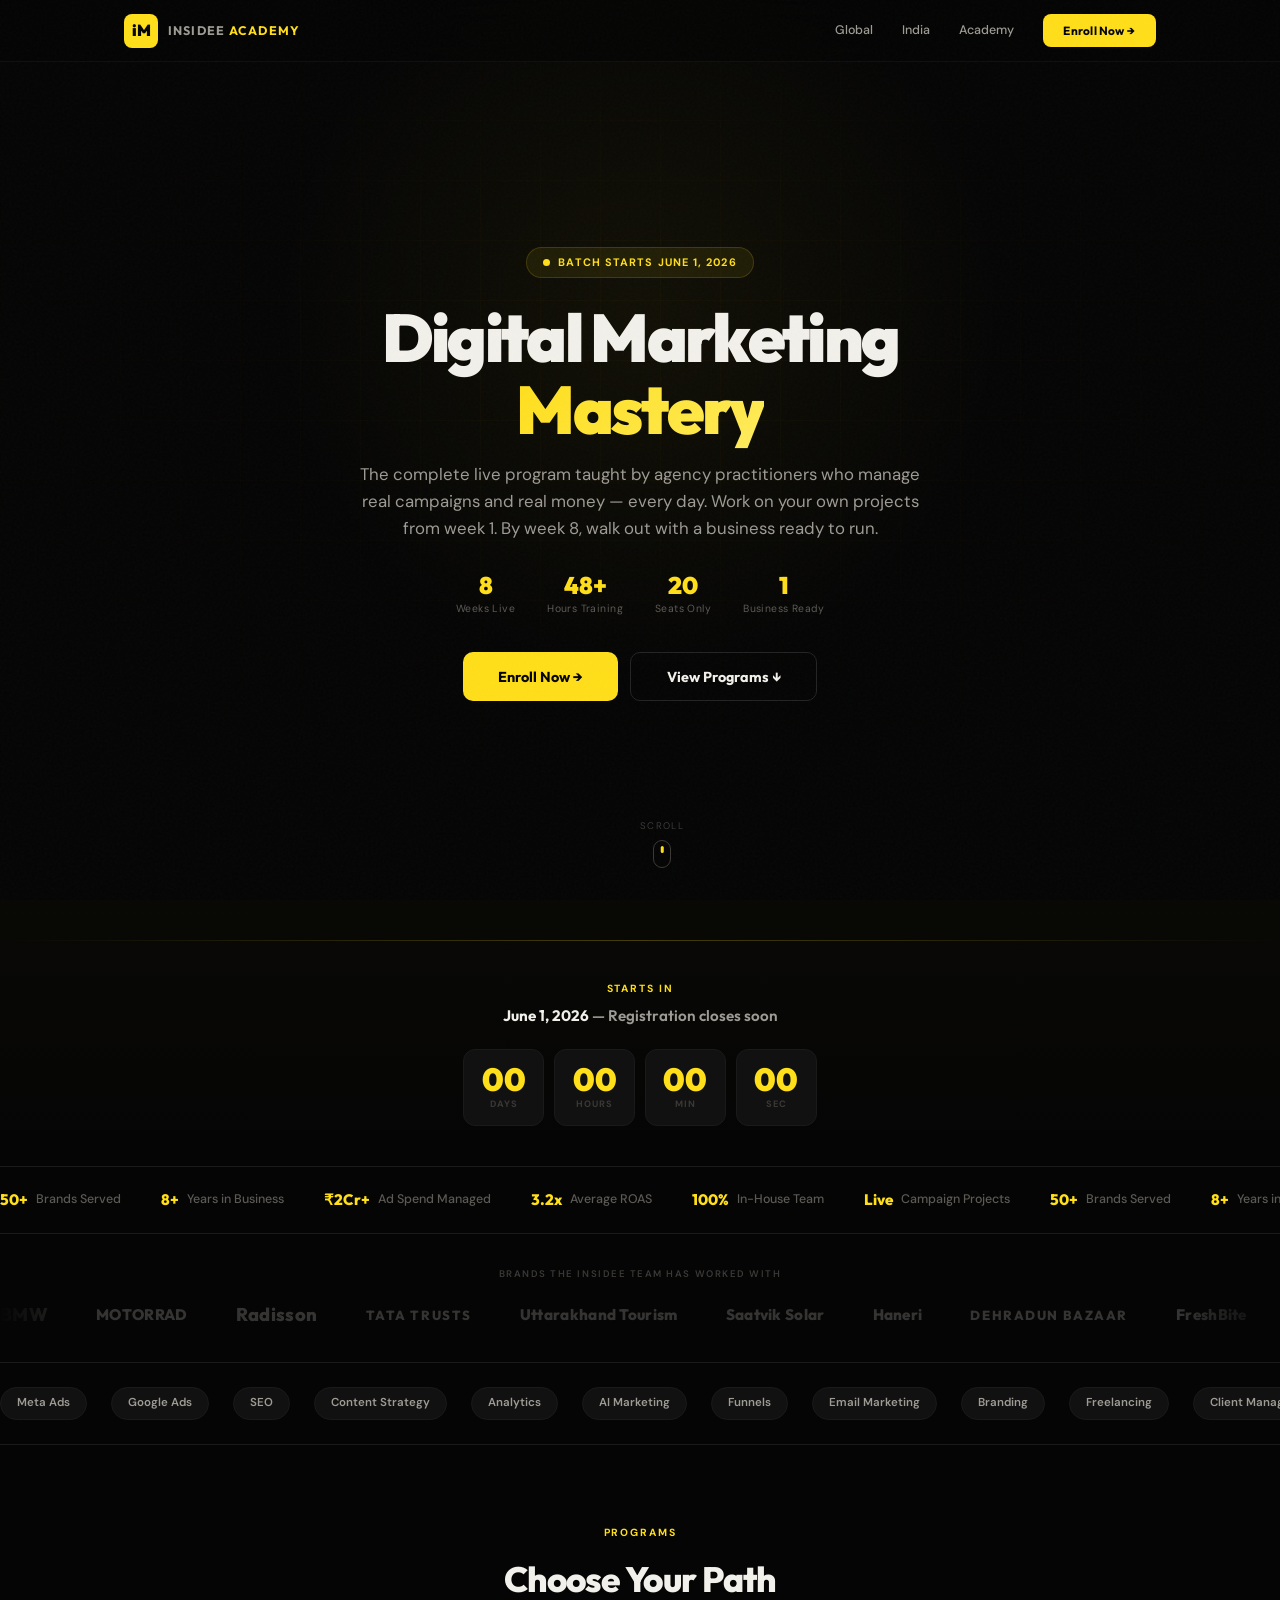
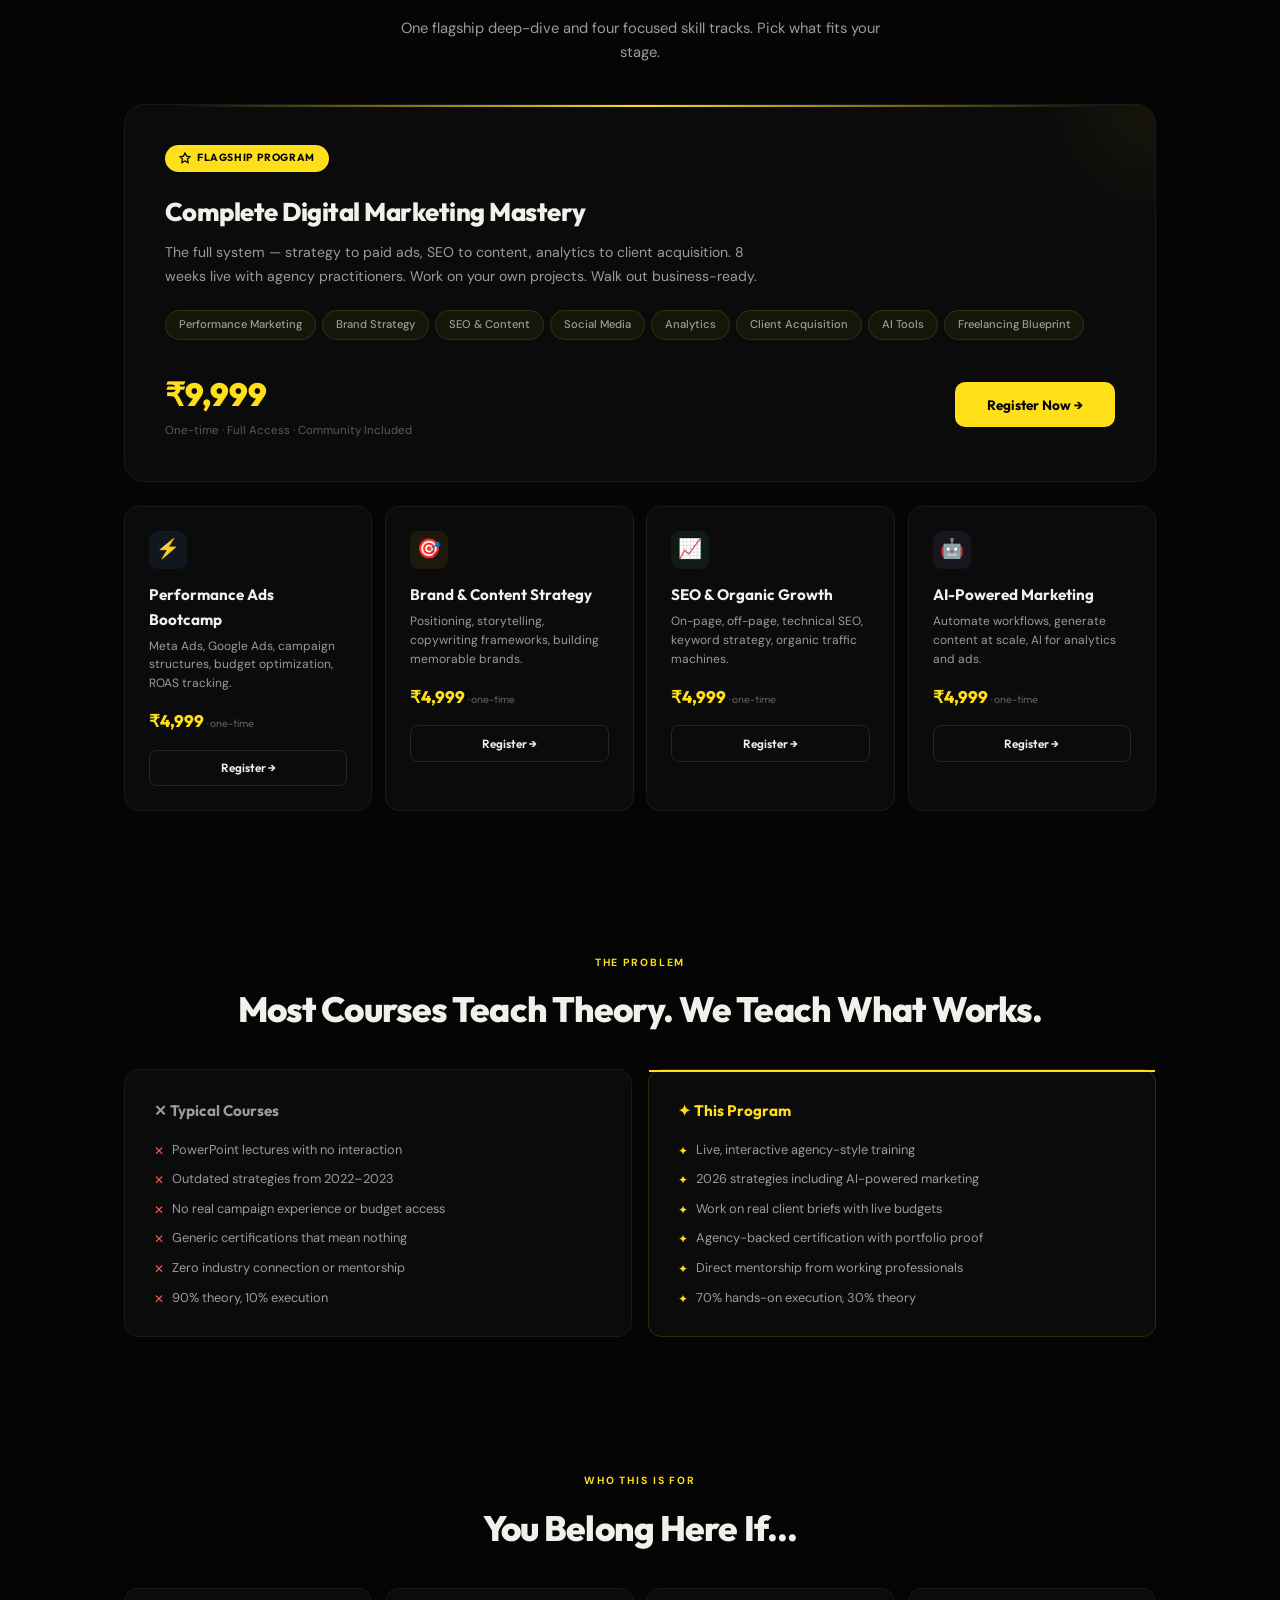
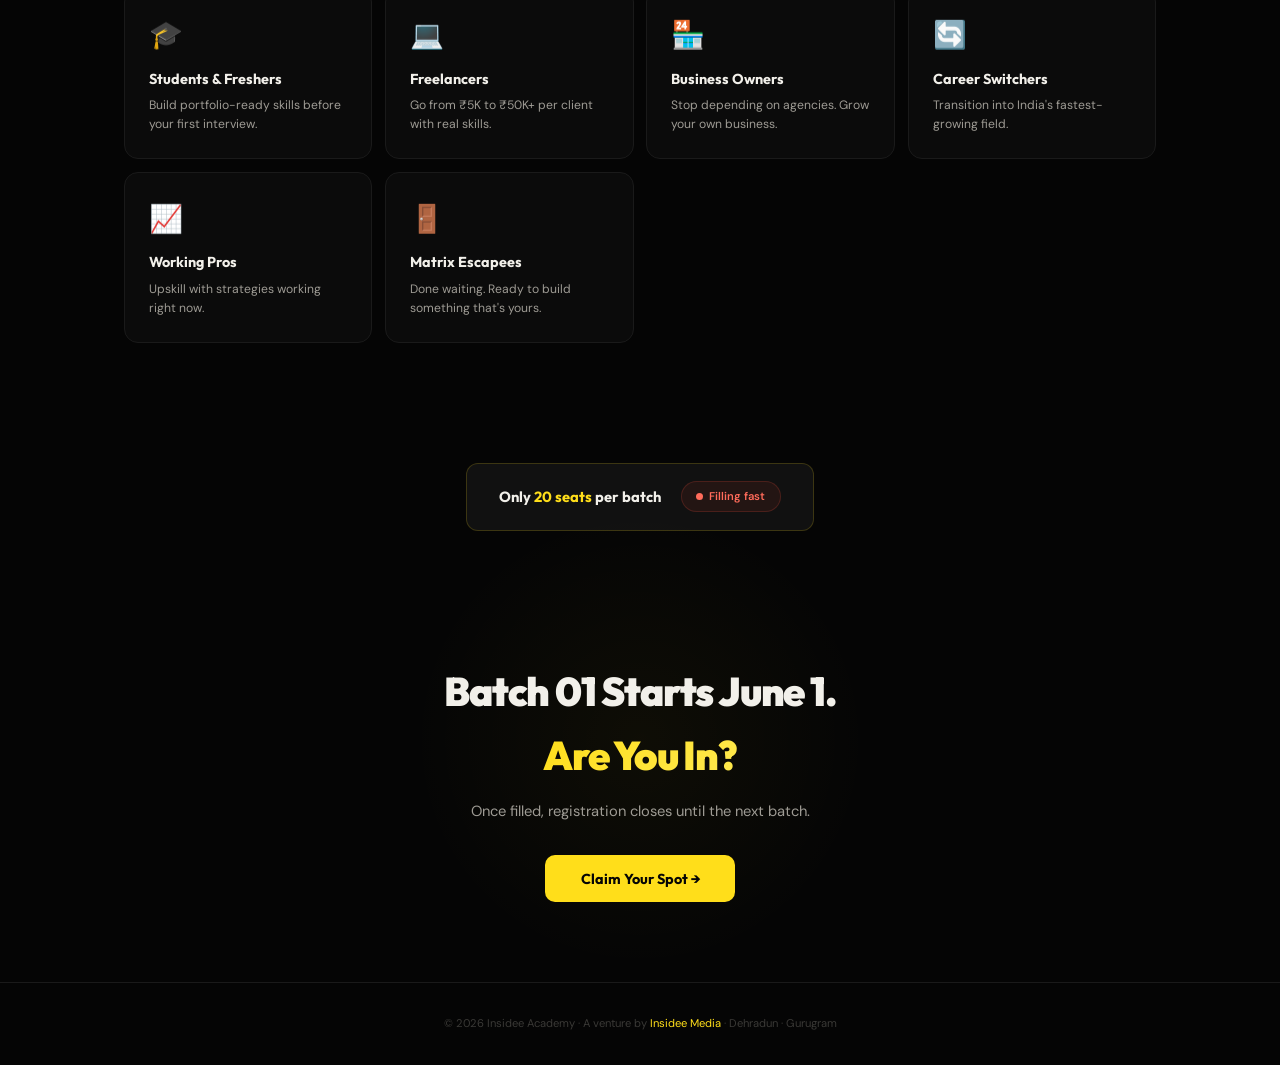
==== commit d3088577: "feat: initialize Insidee Academy landing page with responsive layout and hero section" ====
--- a/academy/index.html
+++ b/academy/index.html
@@ -236,7 +236,45 @@
       transform: translateY(-7px) rotate(-45deg);
     }
 
+    /* ── FLOATING CTA ── */
+    .floating-cta {
+      display: none;
+    }
+
     @media(max-width:768px) {
+      .floating-cta {
+        display: flex;
+        position: fixed;
+        bottom: 16px;
+        left: 16px;
+        right: 16px;
+        z-index: 999;
+        align-items: center;
+        justify-content: center;
+        gap: 10px;
+        padding: 16px 32px;
+        background: var(--gold);
+        color: var(--bg);
+        font-family: var(--fh);
+        font-size: 1.15rem;
+        font-weight: 800;
+        border: none;
+        border-radius: 60px;
+        cursor: pointer;
+        text-decoration: none;
+        box-shadow: 0 6px 28px rgba(255, 222, 26, 0.35), 0 2px 10px rgba(0, 0, 0, 0.2);
+        transition: transform 0.3s;
+      }
+      .floating-cta:active {
+        transform: scale(0.98);
+      }
+      .floating-cta svg {
+        transition: transform 0.3s;
+      }
+      .floating-cta:active svg {
+        transform: translateX(3px);
+      }
+
       .nav-links {
         display: none;
         flex-direction: column;
@@ -1653,6 +1691,26 @@
     }
 
     @media(max-width:640px) {
+      .hero h1 {
+        font-size: 2.8rem;
+        letter-spacing: -0.02em;
+        word-break: break-word;
+      }
+      .hero-cta {
+        flex-direction: column;
+        gap: 0.8rem;
+      }
+      .hero-cta .btn {
+        width: 100%;
+      }
+      .hero-stats {
+        display: grid;
+        grid-template-columns: 1fr 1fr;
+        gap: 1.2rem;
+      }
+      .scroll-cue {
+        display: none;
+      }
       .flag {
         padding: 1.6rem
       }
@@ -1676,16 +1734,20 @@
         <div class="nn">INSIDEE <b>ACADEMY</b></div>
       </a>
       <div class="nav-links">
-        <a href="#courses">Programs</a>
-        <a href="#forwho">Who It's For</a>
-        <a href="index.html">Global</a>
-        <a href="india/index.html">India</a>
-        <a href="academy/index.html">Academy</a>
-        <span class="nc-wrap"><button class="nc" onclick="openModal('flagship')">Enroll Now →</button></span>
+        <a href="../index.html">Global</a>
+        <a href="../india/index.html">India</a>
+        <a href="index.html">Academy</a>
+        <span class="nc-wrap"><button class="nc"
+            onclick="openModal('Complete Digital Marketing Mastery - ₹9,999')">Enroll Now →</button></span>
       </div>
       <button class="mobile-toggle" aria-label="Menu"><span></span><span></span><span></span></button>
     </div>
   </nav>
+
+  <!-- FLOATING CTA (MOBILE ONLY) -->
+  <button class="floating-cta" onclick="openModal('Complete Digital Marketing Mastery - ₹9,999')">
+    Apply Now <svg width="20" height="20" viewBox="0 0 24 24" fill="none" stroke="currentColor" stroke-width="2.5" stroke-linecap="round" stroke-linejoin="round"><path d="M5 12h14M12 5l7 7-7 7"/></svg>
+  </button>
 
   <!-- HERO -->
   <section class="hero">
@@ -1718,7 +1780,8 @@
           </div>
         </div>
         <div class="hero-cta">
-          <button class="btn btn-gold" onclick="openModal('flagship')">Enroll Now →</button>
+          <button class="btn btn-gold" onclick="openModal('Complete Digital Marketing Mastery - ₹9,999')">Enroll Now
+            →</button>
           <button class="btn btn-ghost"
             onclick="document.getElementById('courses').scrollIntoView({behavior:'smooth'})">View Programs
             ↓</button>
@@ -1838,7 +1901,8 @@
             <div class="f-price">₹9,999</div>
             <div class="f-price-sub">One-time · Full Access · Community Included</div>
           </div>
-          <button class="f-cta" onclick="openModal('flagship')">Register Now →</button>
+          <button class="f-cta" onclick="openModal('Complete Digital Marketing Mastery - ₹9,999')">Register Now
+            →</button>
         </div>
       </div>
 
@@ -1848,28 +1912,28 @@
           <h4>Performance Ads Bootcamp</h4>
           <p class="mc-d">Meta Ads, Google Ads, campaign structures, budget optimization, ROAS tracking.</p>
           <div class="mc-p">₹4,999 <span>· one-time</span></div><button class="mc-btn"
-            onclick="openModal('perf-ads')">Register →</button>
+            onclick="openModal('Performance Ads Bootcamp - ₹4,999')">Register →</button>
         </div>
         <div class="mc rv" style="transition-delay:0.08s">
           <div class="mc-ico" style="background:rgba(250,204,21,0.08);color:#facc15">🎯</div>
           <h4>Brand & Content Strategy</h4>
           <p class="mc-d">Positioning, storytelling, copywriting frameworks, building memorable brands.</p>
           <div class="mc-p">₹4,999 <span>· one-time</span></div><button class="mc-btn"
-            onclick="openModal('brand-content')">Register →</button>
+            onclick="openModal('Brand & Content Strategy - ₹4,999')">Register →</button>
         </div>
         <div class="mc rv" style="transition-delay:0.16s">
           <div class="mc-ico" style="background:rgba(52,211,153,0.08);color:#34d399">📈</div>
           <h4>SEO & Organic Growth</h4>
           <p class="mc-d">On-page, off-page, technical SEO, keyword strategy, organic traffic machines.</p>
           <div class="mc-p">₹4,999 <span>· one-time</span></div><button class="mc-btn"
-            onclick="openModal('seo-growth')">Register →</button>
+            onclick="openModal('SEO & Organic Growth - ₹4,999')">Register →</button>
         </div>
         <div class="mc rv" style="transition-delay:0.24s">
           <div class="mc-ico" style="background:rgba(192,132,252,0.08);color:#c084fc">🤖</div>
           <h4>AI-Powered Marketing</h4>
           <p class="mc-d">Automate workflows, generate content at scale, AI for analytics and ads.</p>
           <div class="mc-p">₹4,999 <span>· one-time</span></div><button class="mc-btn"
-            onclick="openModal('ai-marketing')">Register →</button>
+            onclick="openModal('AI-Powered Marketing - ₹4,999')">Register →</button>
         </div>
       </div>
     </div>
@@ -1960,7 +2024,8 @@
     <div class="ct">
       <h2 class="rv">Batch 01 Starts June 1.<br><em>Are You In?</em></h2>
       <p class="rv">Once filled, registration closes until the next batch.</p>
-      <button class="btn btn-gold rv" onclick="openModal('flagship')">Claim Your Spot →</button>
+      <button class="btn btn-gold rv" onclick="openModal('Complete Digital Marketing Mastery - ₹9,999')">Claim Your Spot
+        →</button>
     </div>
   </section>
 
@@ -1980,49 +2045,58 @@
           <p>Fill details → Submit → Pay</p>
         </div><button class="mo-x" onclick="closeModal()">✕</button>
       </div>
-      <form id="academyForm" action="https://script.google.com/macros/s/AKfycbxuisfT308qZp-VD1XgHvX8RPnbg9INSxtYu4pDt0I6Jid0Gu5O1Jx2bujavKAkNw/exec" method="POST" class="mo-b" onsubmit="handleReg(event)">
+      <form id="academyForm"
+        action="https://script.google.com/macros/s/AKfycbxKBKODcMh3xiTkyxvxxnNk8aoZYoauOHnBnPuYTSA-E8Hj2IEM8VGwlmq6d1nwk8o/exec"
+        method="POST" class="mo-b" onsubmit="handleReg(event)">
         <div class="sel-tag"><svg viewBox="0 0 24 24" fill="none" stroke="currentColor" stroke-width="2"
             stroke-linecap="round">
             <path d="M22 11.08V12a10 10 0 1 1-5.93-9.14" />
             <polyline points="22 4 12 14.01 9 11.01" />
           </svg><span id="selN">Complete Digital Marketing Mastery · ₹9,999</span></div>
-        <div class="fd"><label>Program</label>
-          <div class="sw"><select id="fC" onchange="onCC()" name="course">
-              <option value="flagship">Complete Digital Marketing Mastery — ₹9,999</option>
-              <option value="perf-ads">Performance Ads Bootcamp — ₹4,999</option>
-              <option value="brand-content">Brand & Content Strategy — ₹4,999</option>
-              <option value="seo-growth">SEO & Organic Growth — ₹4,999</option>
-              <option value="ai-marketing">AI-Powered Marketing — ₹4,999</option>
+        <div class="fd"><label>PROGRAM</label>
+          <div class="sw"><select id="fC" onchange="onCC()" name="program" required>
+              <option value="Complete Digital Marketing Mastery - ₹9,999">Complete Digital Marketing Mastery — ₹9,999
+              </option>
+              <option value="Performance Ads Bootcamp - ₹4,999">Performance Ads Bootcamp — ₹4,999</option>
+              <option value="Brand & Content Strategy - ₹4,999">Brand & Content Strategy — ₹4,999</option>
+              <option value="SEO & Organic Growth - ₹4,999">SEO & Organic Growth — ₹4,999</option>
+              <option value="AI-Powered Marketing - ₹4,999">AI-Powered Marketing — ₹4,999</option>
             </select></div>
         </div>
         <div class="fd-row">
-          <div class="fd"><label>Full Name</label><input type="text" id="fN" name="fullName" placeholder="Your full name" required />
+          <div class="fd"><label>Full Name</label><input type="text" id="fN" name="fullName"
+              placeholder="Your full name" required />
             <div class="fd-err" id="eN">Enter your name</div>
           </div>
-          <div class="fd"><label>Phone</label><input type="text" id="fP" name="phone" placeholder="+91 98765 43210" required />
+          <div class="fd"><label>Phone</label><input type="text" id="fP" name="phone" placeholder="+91 98765 43210"
+              required />
             <div class="fd-err" id="eP">Valid phone required</div>
           </div>
         </div>
-        <div class="fd"><label>Email</label><input type="email" id="fE" name="email" placeholder="you@email.com" required />
+        <div class="fd"><label>Email</label><input type="email" id="fE" name="email" placeholder="you@email.com"
+            required />
           <div class="fd-err" id="eE">Valid email required</div>
         </div>
-        <div class="fd"><label>City</label><input type="text" id="fCi" name="city" placeholder="e.g. Dehradun" required />
+        <div class="fd"><label>City</label><input type="text" id="fCi" name="city" placeholder="e.g. Dehradun"
+            required />
           <div class="fd-err" id="eCi">Enter your city</div>
         </div>
         <div class="fd-row">
           <div class="fd"><label>I am a...</label>
-            <div class="sw"><select id="fSt" name="status">
-                <option value="" disabled selected>Select</option>
+            <div class="sw"><select id="fSt" name="status" required>
+                <option value="" disabled selected>I AM A...</option>
                 <option value="Student">Student</option>
-                <option value="Professional">Professional</option>
+                <option value="Working Professional">Working Professional</option>
+                <option value="Business Owner">Business Owner</option>
               </select></div>
             <div class="fd-err" id="eSt">Select an option</div>
           </div>
           <div class="fd"><label>My Goal</label>
-            <div class="sw"><select id="fGo" name="goal">
-                <option value="" disabled selected>Select</option>
-                <option value="Job">Get a Job</option>
-                <option value="Business">Start a Business</option>
+            <div class="sw"><select id="fGo" name="goal" required>
+                <option value="" disabled selected>MY GOAL</option>
+                <option value="Upskilling">Upskilling</option>
+                <option value="Job Search">Job Search</option>
+                <option value="Business Growth">Business Growth</option>
               </select></div>
             <div class="fd-err" id="eGo">Select your goal</div>
           </div>
@@ -2036,7 +2110,7 @@
   </div>
 
   <script>
-    const C = { 'flagship': { name: 'Complete Digital Marketing Mastery', price: '₹9,999', url: 'https://rzp.io/rzp/insideemediaacademy' }, 'perf-ads': { name: 'Performance Ads Bootcamp', price: '₹4,999', url: 'https://rzp.io/rzp/TcsDFzJ3' }, 'brand-content': { name: 'Brand & Content Strategy', price: '₹4,999', url: 'https://rzp.io/rzp/TcsDFzJ3' }, 'seo-growth': { name: 'SEO & Organic Growth', price: '₹4,999', url: 'https://rzp.io/rzp/TcsDFzJ3' }, 'ai-marketing': { name: 'AI-Powered Marketing', price: '₹4,999', url: 'https://rzp.io/rzp/TcsDFzJ3' } };
+    const C = { 'Complete Digital Marketing Mastery - ₹9,999': { name: 'Complete Digital Marketing Mastery', price: '₹9,999', url: 'https://rzp.io/rzp/insideemediaacademy' }, 'Performance Ads Bootcamp - ₹4,999': { name: 'Performance Ads Bootcamp', price: '₹4,999', url: 'https://rzp.io/rzp/TcsDFzJ3' }, 'Brand & Content Strategy - ₹4,999': { name: 'Brand & Content Strategy', price: '₹4,999', url: 'https://rzp.io/rzp/TcsDFzJ3' }, 'SEO & Organic Growth - ₹4,999': { name: 'SEO & Organic Growth', price: '₹4,999', url: 'https://rzp.io/rzp/TcsDFzJ3' }, 'AI-Powered Marketing - ₹4,999': { name: 'AI-Powered Marketing', price: '₹4,999', url: 'https://rzp.io/rzp/TcsDFzJ3' } };
 
     // Google Sheet — Replace URL after Apps Script deploy
     // Extensions → Apps Script → paste:
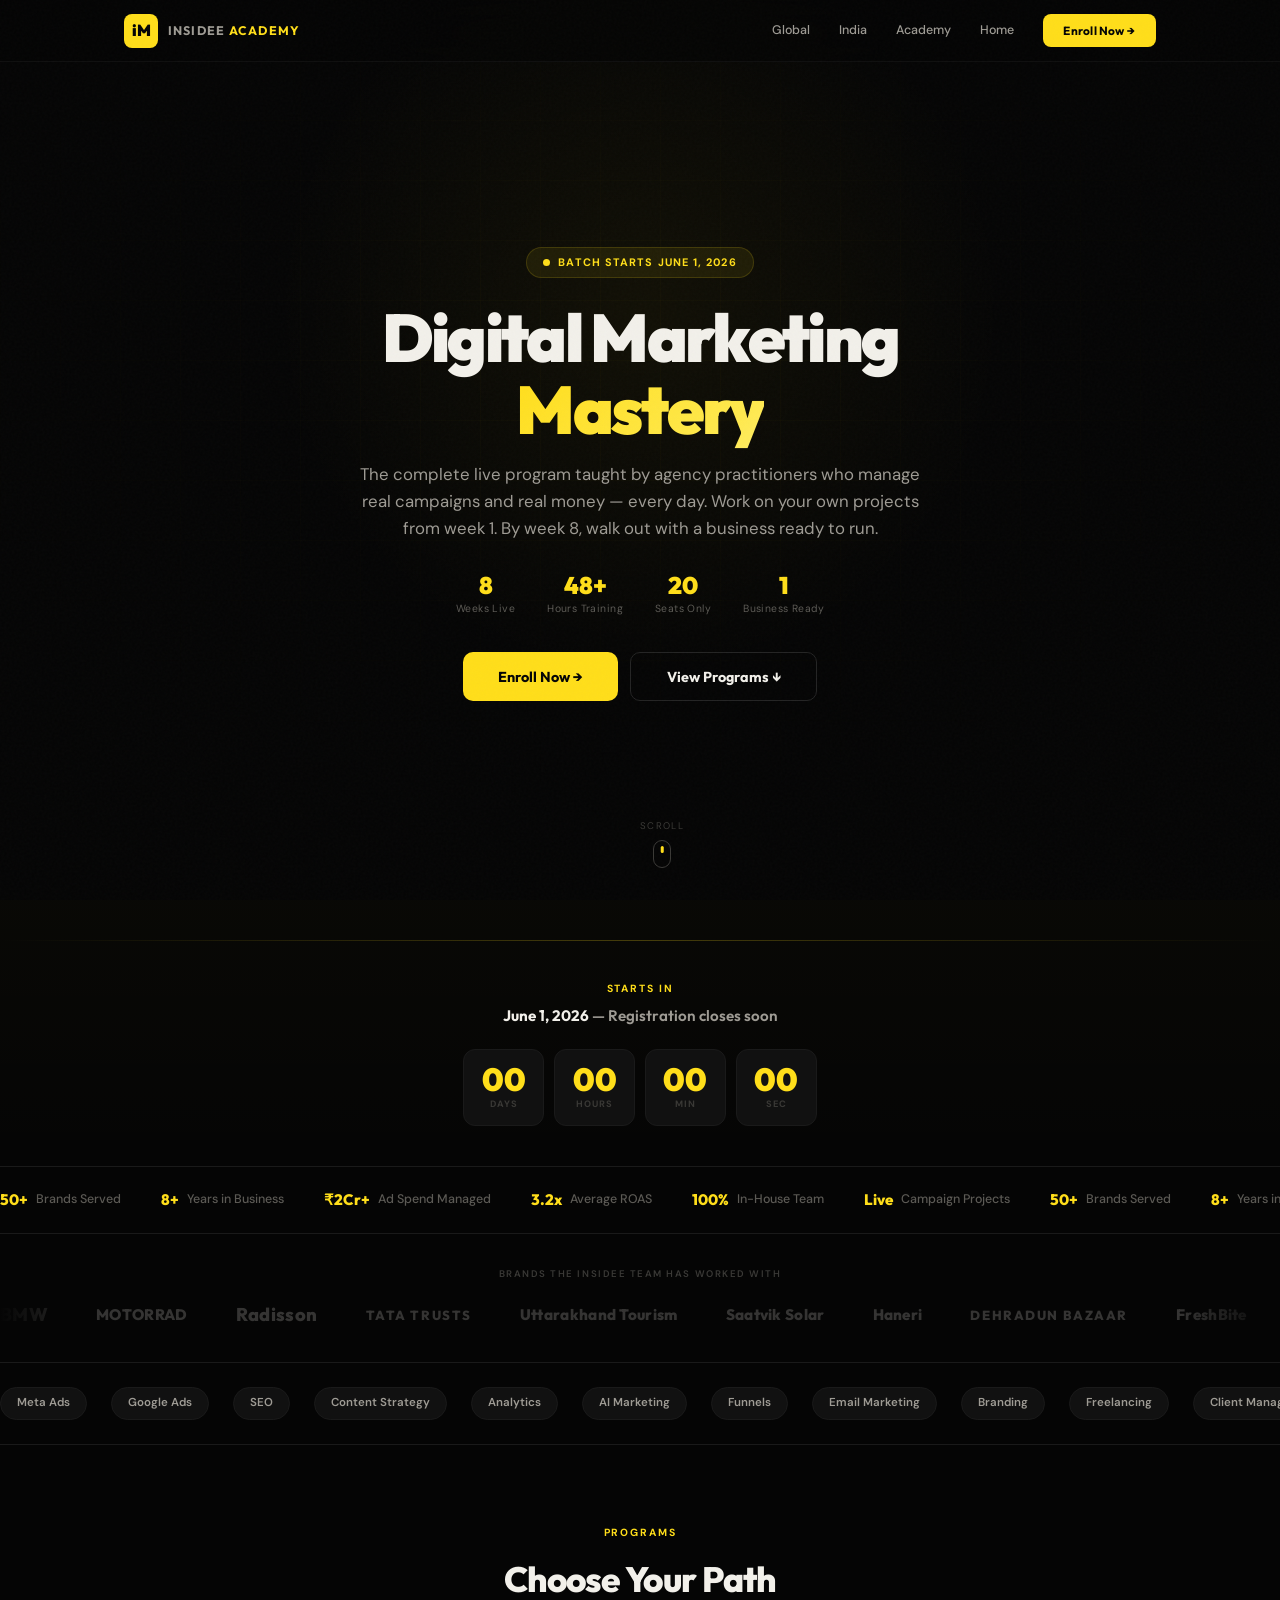
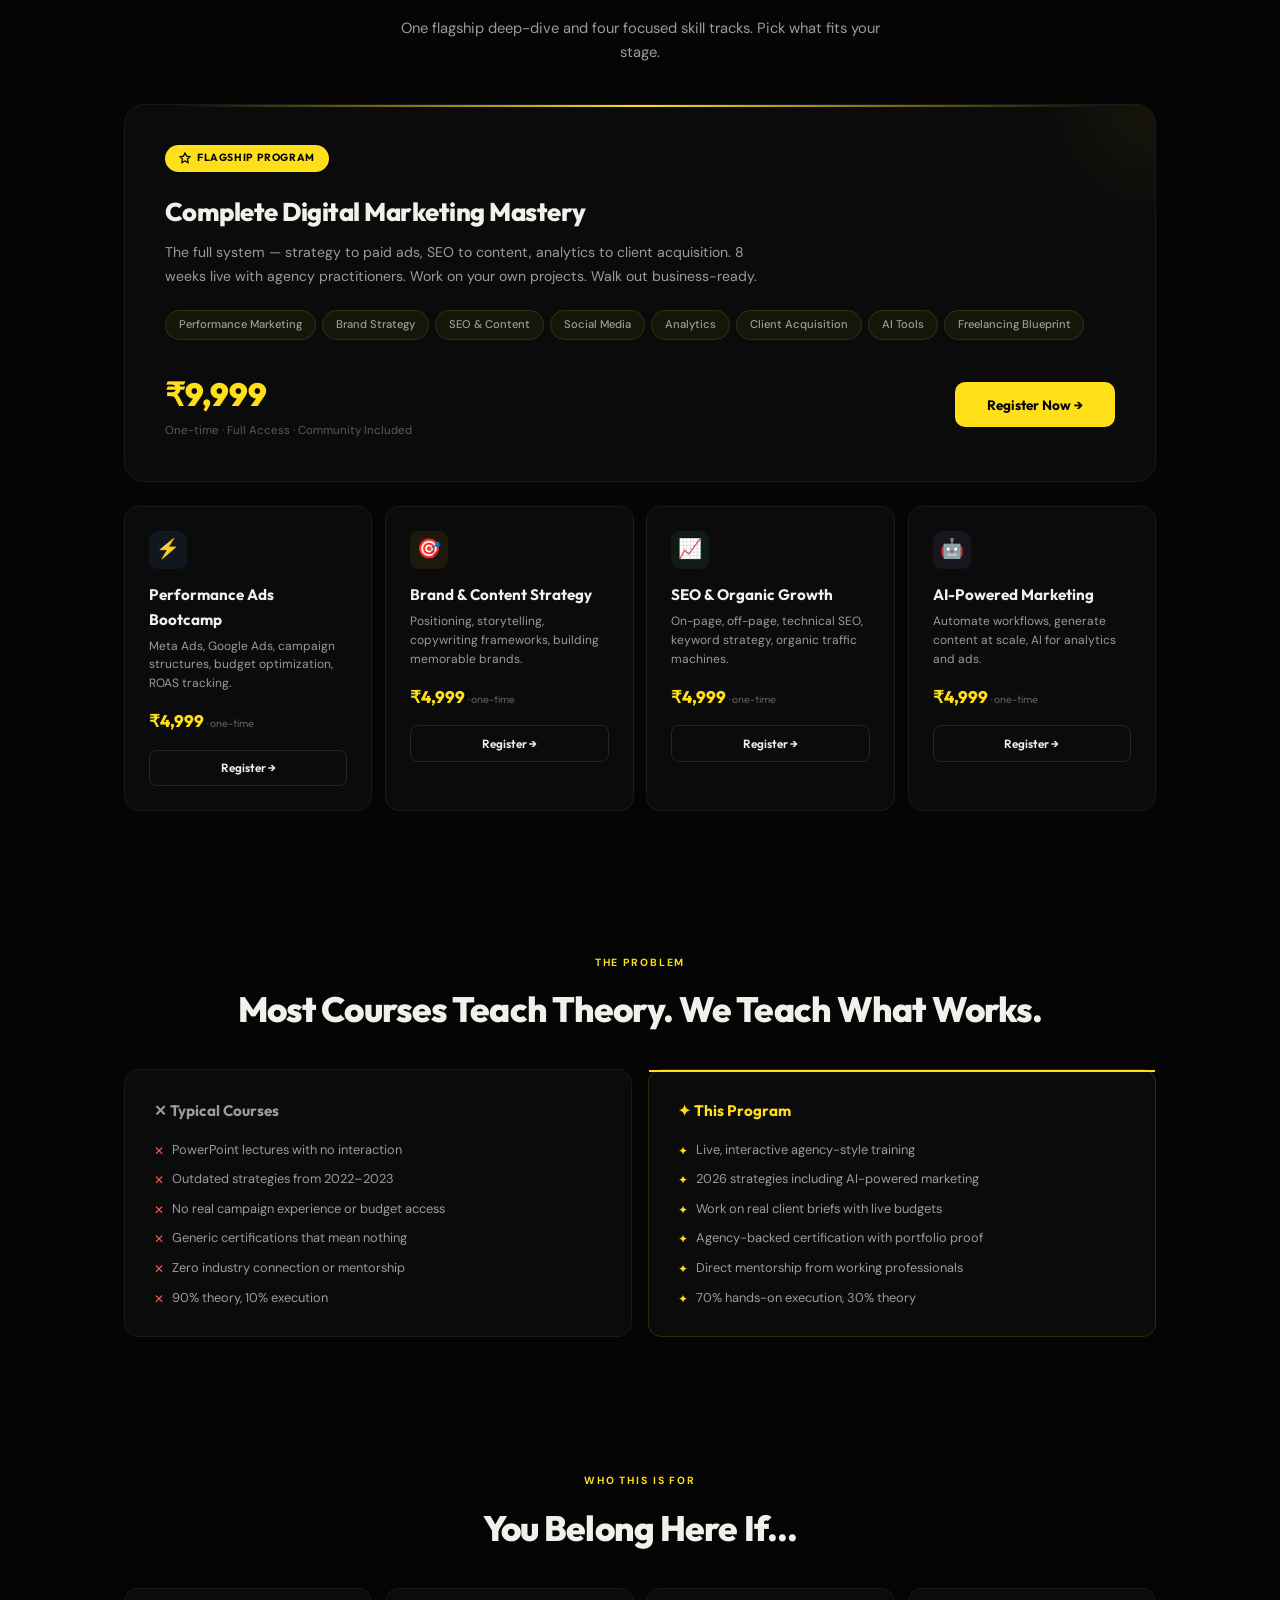
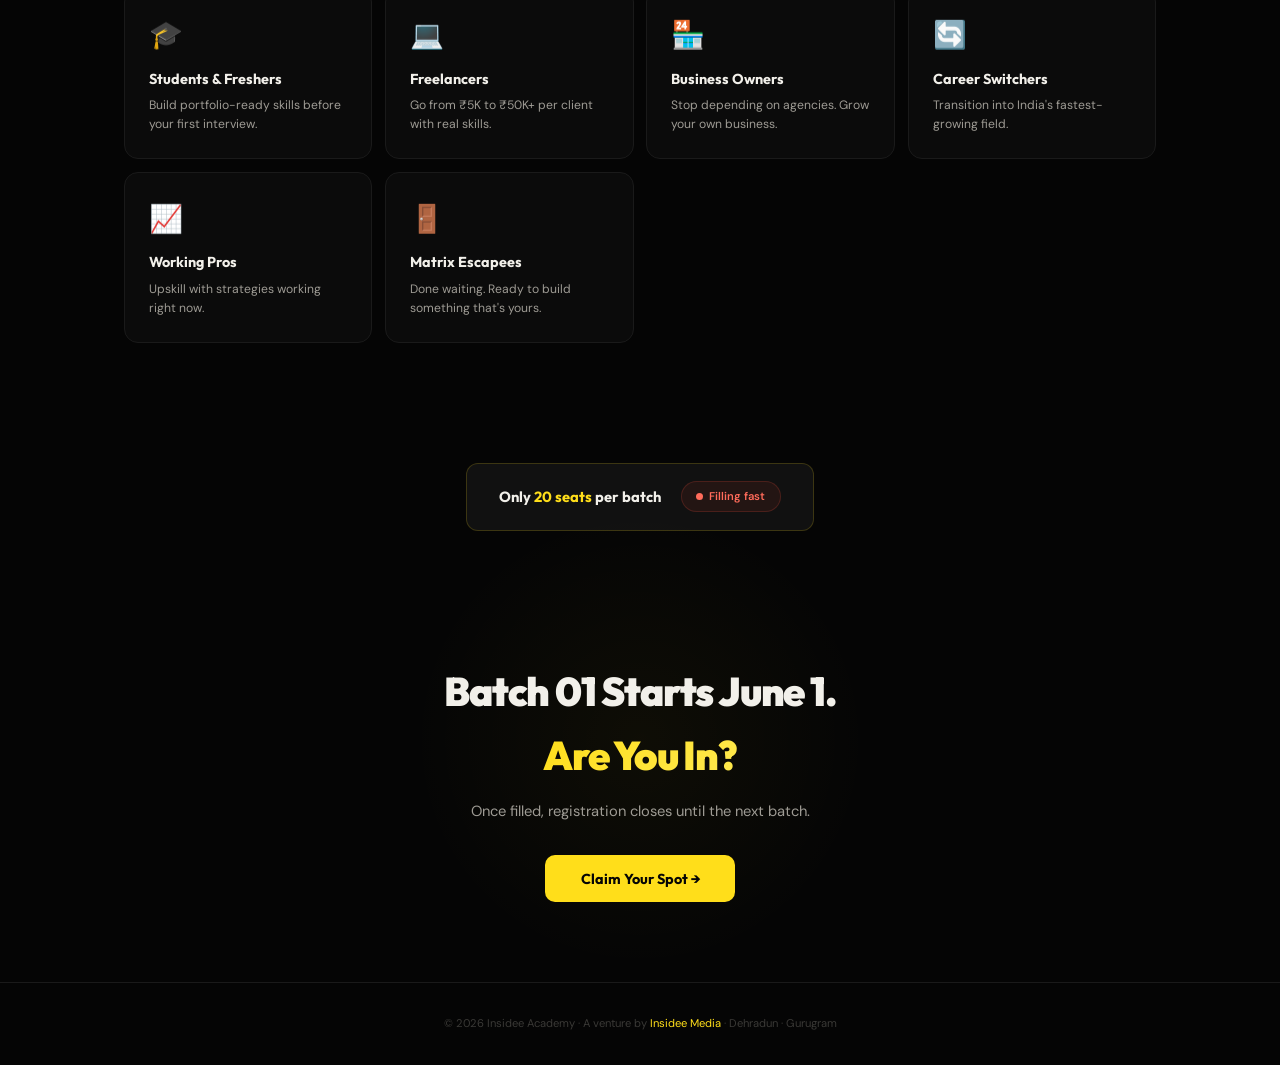
==== commit 20209d25: "feat: add landing pages for Decible, Global, Academy, and India, and update main index page" ====
--- a/academy/index.html
+++ b/academy/index.html
@@ -1722,6 +1722,23 @@
       }
     }
   </style>
+  <!-- Meta Pixel Code -->
+  <script>
+  !function(f,b,e,v,n,t,s)
+  {if(f.fbq)return;n=f.fbq=function(){n.callMethod?
+  n.callMethod.apply(n,arguments):n.queue.push(arguments)};
+  if(!f._fbq)f._fbq=n;n.push=n;n.loaded=!0;n.version='2.0';
+  n.queue=[];t=b.createElement(e);t.async=!0;
+  t.src=v;s=b.getElementsByTagName(e)[0];
+  s.parentNode.insertBefore(t,s)}(window, document,'script',
+  'https://connect.facebook.net/en_US/fbevents.js');
+  fbq('init', '1994259637792548');
+  fbq('track', 'PageView');
+  </script>
+  <noscript><img height="1" width="1" style="display:none"
+  src="https://www.facebook.com/tr?id=1994259637792548&ev=PageView&noscript=1"
+  /></noscript>
+  <!-- End Meta Pixel Code -->
 </head>
 
 <body>
@@ -1734,9 +1751,10 @@
         <div class="nn">INSIDEE <b>ACADEMY</b></div>
       </a>
       <div class="nav-links">
-        <a href="../index.html">Global</a>
+        <a href="../global/index.html">Global</a>
         <a href="../india/index.html">India</a>
         <a href="index.html">Academy</a>
+        <a href="../index.html">Home</a>
         <span class="nc-wrap"><button class="nc"
             onclick="openModal('Complete Digital Marketing Mastery - ₹9,999')">Enroll Now →</button></span>
       </div>
